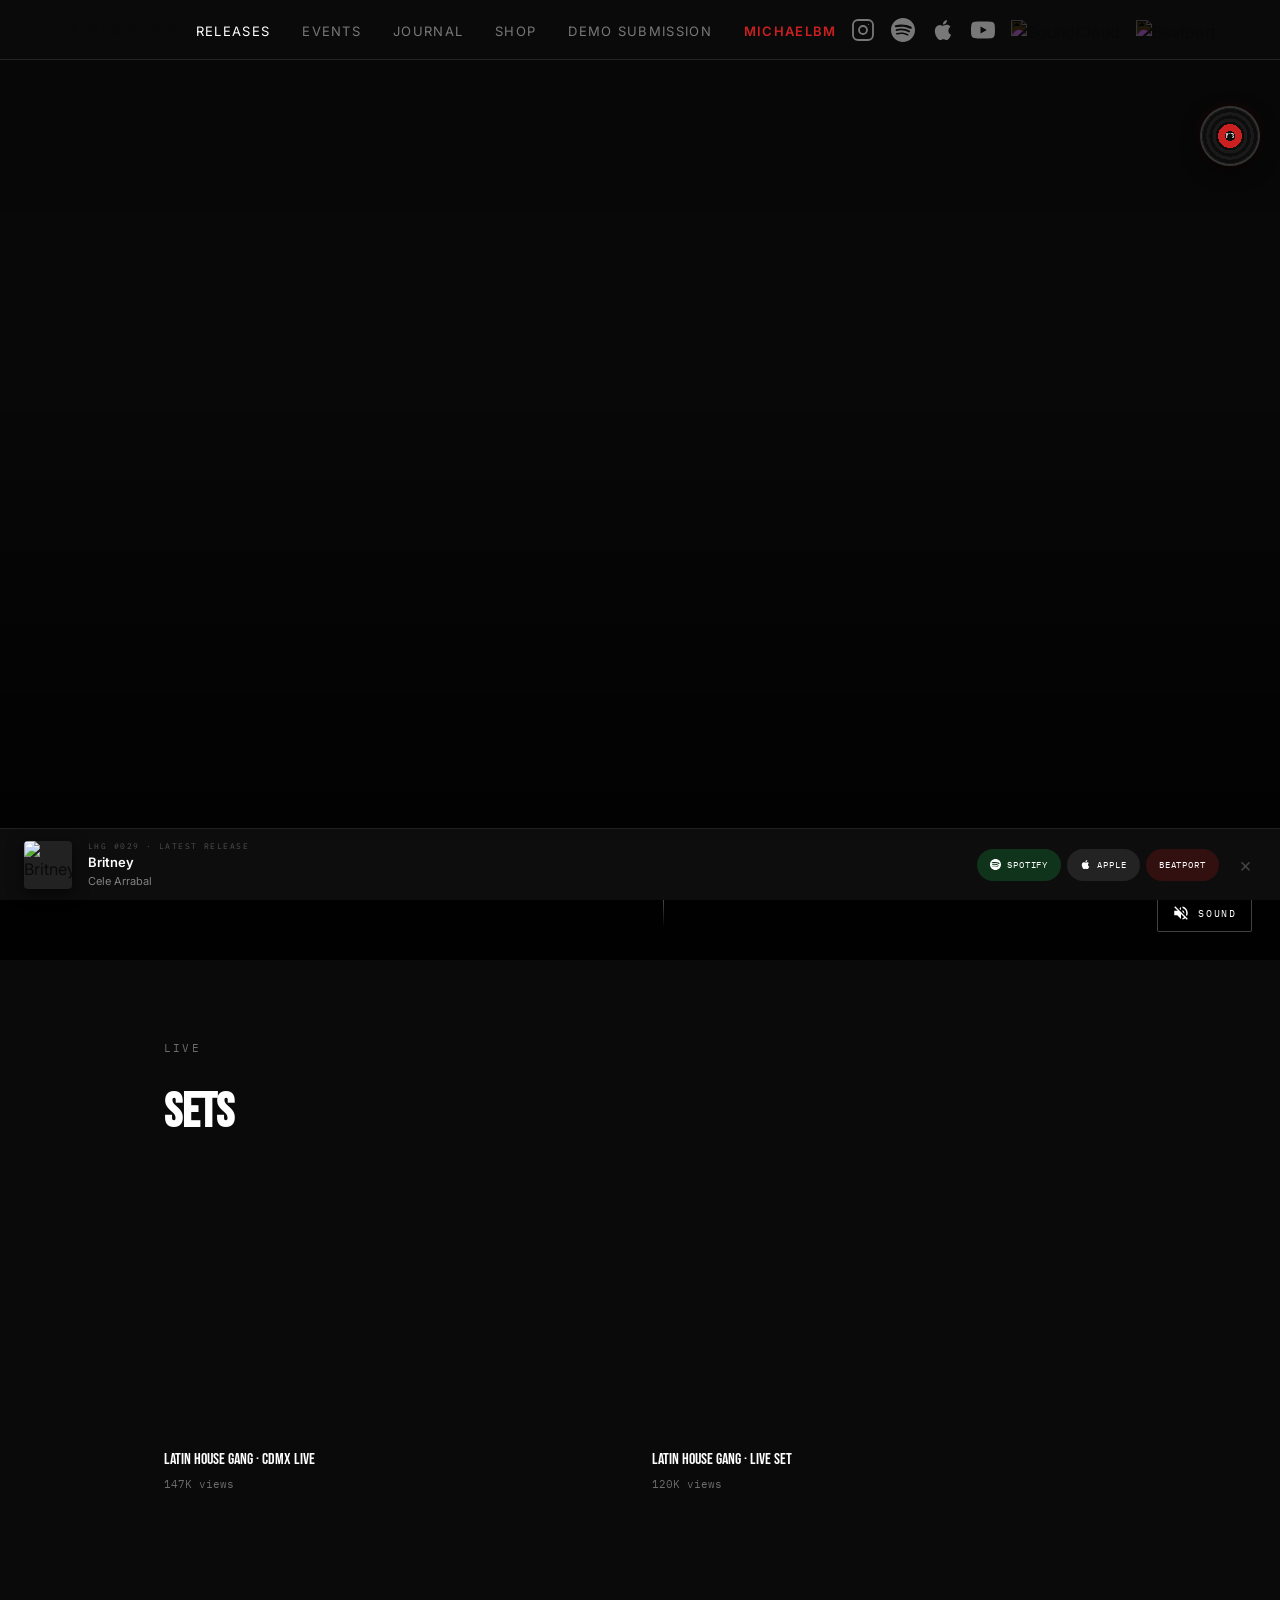
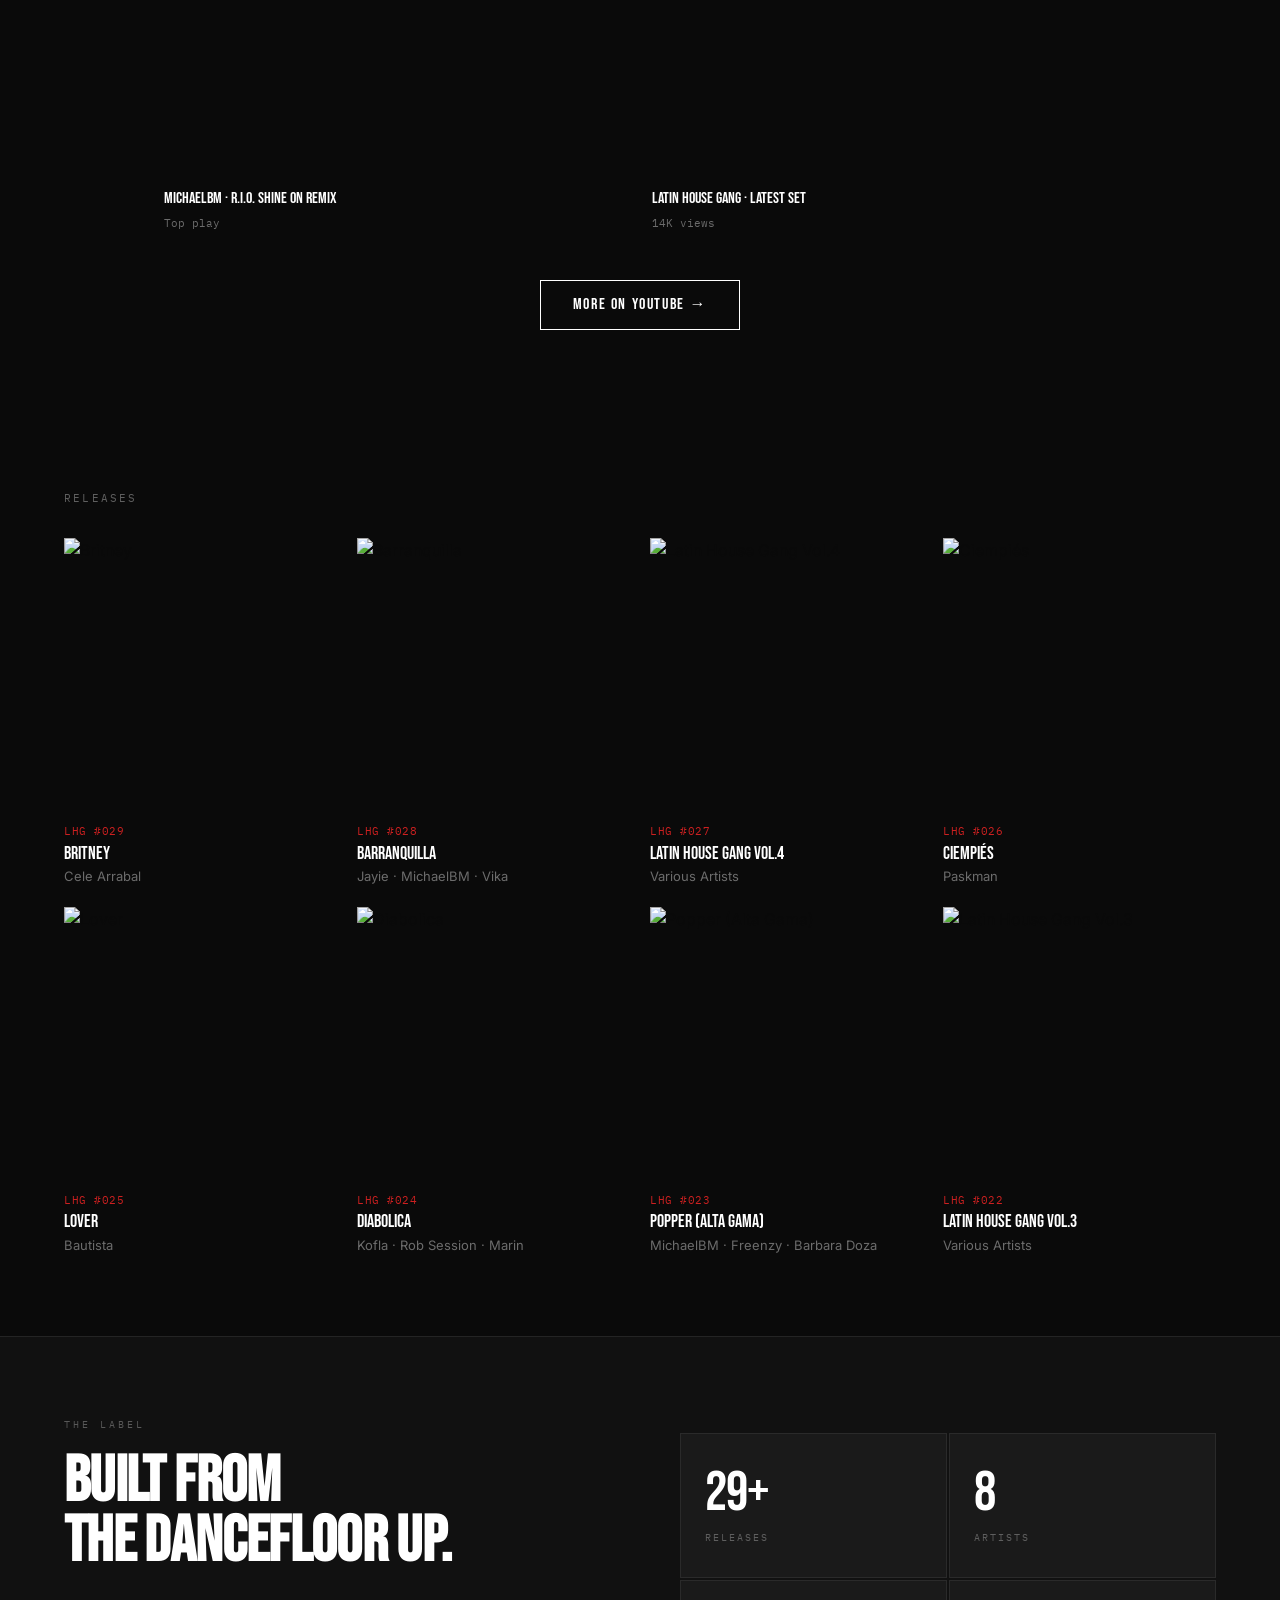
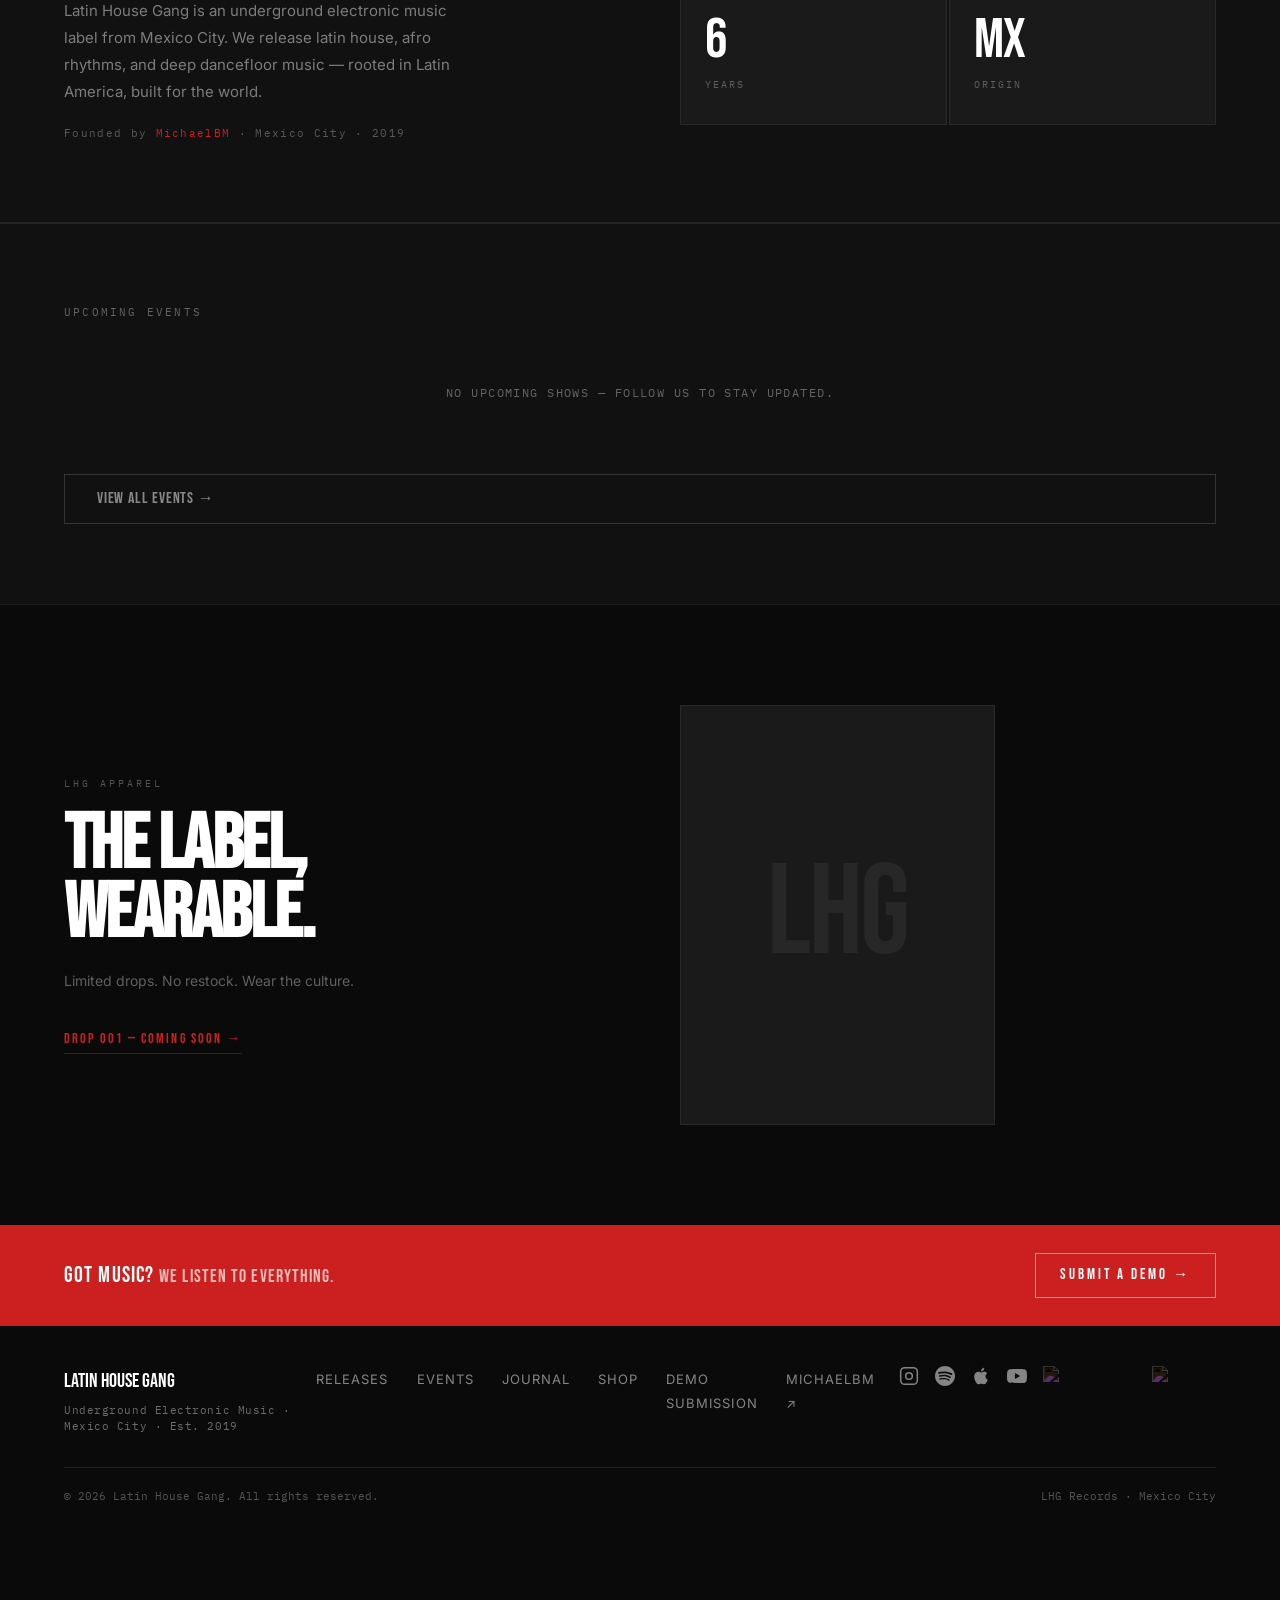
==== index.html @ 62076f41 "feat: app-style UI overhaul + bug fixes - Bottom mini-player (Spotify-style): latest release with Sp" ====
<!DOCTYPE html>
<html lang="en">
<head>
  <meta charset="UTF-8">
  <meta name="viewport" content="width=device-width, initial-scale=1.0">
  <title>Latin House Gang — Underground Electronic Music Label</title>
  <meta name="description" content="Underground electronic music label from Mexico City. Founded by MichaelBM. Est. 2019.">
  <meta property="og:type"         content="website">
  <meta property="og:title"        content="Latin House Gang — Underground Electronic Music">
  <meta property="og:description"  content="Underground electronic music label from Mexico City. Latin house, afro rhythms, deep dancefloor. Founded by MichaelBM. Est. 2019.">
  <meta property="og:image"        content="https://latin-house-gang-phi.vercel.app/LHG_Logo_Blanco_Banner.png">
  <meta property="og:url"          content="https://latin-house-gang-phi.vercel.app/">
  <meta name="twitter:card"        content="summary_large_image">
  <meta name="twitter:title"       content="Latin House Gang">
  <meta name="twitter:description" content="Underground electronic music label from Mexico City.">
  <meta name="twitter:image"       content="https://latin-house-gang-phi.vercel.app/LHG_Logo_Blanco_Banner.png">
  <link rel="stylesheet" href="styles.css">
</head>
<body class="dark-body">

  <!-- NAVBAR -->
  <nav class="navbar navbar--dark" id="navbar">
    <div class="navbar-inner">
      <a href="index.html" class="nav-logo">
        <img src="LHG_Logo_Blanco_Banner.png" alt="Latin House Gang" onerror="this.style.display='none';this.nextElementSibling.style.display='block'">
        <span class="nav-logo-text" style="display:none">LATIN HOUSE GANG</span>
      </a>
      <ul class="nav-links">
        <li><a href="index.html" class="active">RELEASES</a></li>
        <li><a href="eventos.html">EVENTS</a></li>
        <li><a href="blog.html">JOURNAL</a></li>
        <li><a href="merch.html">SHOP</a></li>
        <li><a href="submit.html">DEMO SUBMISSION</a></li>
        <li><a href="https://www.instagram.com/michaelbmmusic/" target="_blank" rel="noopener" class="nav-founder-link">MICHAELBM</a></li>
      </ul>
      <div class="nav-icons">
        <a href="https://www.instagram.com/latinhousegangmusic/" target="_blank" rel="noopener" aria-label="Instagram">
          <svg viewBox="0 0 24 24" fill="none" stroke="currentColor" stroke-width="1.8" stroke-linecap="round" stroke-linejoin="round">
            <rect x="2" y="2" width="20" height="20" rx="5"/>
            <circle cx="12" cy="12" r="4"/>
            <circle cx="17.5" cy="6.5" r="0.5" fill="currentColor" stroke="none"/>
          </svg>
        </a>
      </div>
      <button class="nav-hamburger nav-hamburger--light" aria-label="Menu" aria-expanded="false">
        <span></span><span></span><span></span>
      </button>
    </div>
  </nav>

  <!-- MOBILE MENU -->
  <div class="nav-mobile-menu nav-mobile-menu--dark">
    <a href="index.html">RELEASES</a>
    <a href="eventos.html">EVENTS</a>
    <a href="blog.html">JOURNAL</a>
    <a href="merch.html">SHOP</a>
    <a href="submit.html">DEMO SUBMISSION</a>
    <a href="https://www.instagram.com/michaelbmmusic/" target="_blank" rel="noopener" class="nav-founder-link--mobile">MICHAELBM ↗</a>
    <div class="nav-mobile-icons">
      <a href="https://www.instagram.com/latinhousegangmusic/" target="_blank" rel="noopener" aria-label="Instagram">
        <svg viewBox="0 0 24 24" fill="none" stroke="currentColor" stroke-width="1.8" stroke-linecap="round" stroke-linejoin="round" width="20" height="20">
          <rect x="2" y="2" width="20" height="20" rx="5"/>
          <circle cx="12" cy="12" r="4"/>
          <circle cx="17.5" cy="6.5" r="0.5" fill="currentColor" stroke="none"/>
        </svg>
      </a>
    </div>
  </div>

  <!-- HERO -->
  <section class="hero">
    <div class="hero-video-wrapper">
      <iframe
        id="heroVideoIframe"
        class="hero-video"
        src="https://www.youtube.com/embed/ngEGJ63LBlA?autoplay=1&mute=1&loop=1&controls=0&showinfo=0&rel=0&playlist=ngEGJ63LBlA&playsinline=1&disablekb=1&iv_load_policy=3&modestbranding=1&enablejsapi=1"
        frameborder="0"
        allow="autoplay; fullscreen"
        allowfullscreen
      ></iframe>
      <div class="hero-overlay"></div>
    </div>
    <div class="hero-content hero-content--animate">
      <img src="LHG_Logo_Blanco_Banner.png" alt="Latin House Gang" class="hero-logo" onerror="this.style.display='none'">
      <p class="hero-tagline">Underground Electronic Music · Mexico City · Est. 2019</p>
    </div>
    <button class="hero-sound-btn" id="heroSoundBtn" aria-label="Toggle sound">
      <svg class="hero-sound-icon hero-sound-icon--off" viewBox="0 0 24 24" fill="currentColor" width="18" height="18">
        <path d="M16.5 12A4.5 4.5 0 0 0 14 7.97v2.21l2.45 2.45c.03-.2.05-.41.05-.63zm2.5 0c0 .94-.2 1.82-.54 2.64l1.51 1.51A8.8 8.8 0 0 0 21 12c0-4.28-2.99-7.86-7-8.77v2.06c2.89.86 5 3.54 5 6.71zM4.27 3L3 4.27 7.73 9H3v6h4l5 5v-6.73l4.25 4.25c-.67.52-1.42.93-2.25 1.18v2.06a8.99 8.99 0 0 0 3.69-1.81L19.73 21 21 19.73l-9-9L4.27 3zM12 4L9.91 6.09 12 8.18V4z"/>
      </svg>
      <svg class="hero-sound-icon hero-sound-icon--on" viewBox="0 0 24 24" fill="currentColor" width="18" height="18" style="display:none">
        <path d="M3 9v6h4l5 5V4L7 9H3zm13.5 3A4.5 4.5 0 0 0 14 7.97v8.05c1.48-.73 2.5-2.25 2.5-4.02zM14 3.23v2.06c2.89.86 5 3.54 5 6.71s-2.11 5.85-5 6.71v2.06c4.01-.91 7-4.49 7-8.77s-2.99-7.86-7-8.77z"/>
      </svg>
      <span>SOUND</span>
    </button>
    <div class="hero-scroll-indicator" aria-hidden="true">
      <span class="hero-scroll-label">SCROLL</span>
      <div class="hero-scroll-line"></div>
    </div>
  </section>

  <!-- LIVE SETS -->
  <section class="sets-section">
    <div class="sets-section__header reveal">
      <p class="section-label">LIVE</p>
      <h2 class="section-title">SETS</h2>
    </div>
    <div class="sets-grid" id="setsGrid"></div>
    <div class="sets-footer">
      <a href="https://www.youtube.com/channel/UCR5vibL8REsZgGjX4G1fMBQ" target="_blank" rel="noopener" class="btn-outline">
        MORE ON YOUTUBE →
      </a>
    </div>
  </section>

  <!-- RELEASES -->
  <section class="releases-section releases-section--dark reveal">
    <div class="container">
      <p class="section-label section-label--light">RELEASES</p>
      <div class="releases-grid" id="releasesGridHome"></div>
    </div>
  </section>

  <!-- LABEL IDENTITY -->
  <section class="label-identity">
    <div class="label-identity__inner container">
      <div class="label-identity__text">
        <p class="label-identity__label">THE LABEL</p>
        <h2 class="label-identity__title">Built from<br>the dancefloor up.</h2>
        <p class="label-identity__body">
          Latin House Gang is an underground electronic music label from Mexico City.
          We release latin house, afro rhythms, and deep dancefloor music —
          rooted in Latin America, built for the world.
        </p>
        <p class="label-identity__founder">
          Founded by <a href="https://www.instagram.com/michaelbmmusic/" target="_blank" rel="noopener" class="label-founder-link">MichaelBM</a> · Mexico City · 2019
        </p>
      </div>
      <div class="label-identity__stats">
        <div class="label-stat">
          <span class="label-stat__number">29+</span>
          <span class="label-stat__label">Releases</span>
        </div>
        <div class="label-stat">
          <span class="label-stat__number">8</span>
          <span class="label-stat__label">Artists</span>
        </div>
        <div class="label-stat">
          <span class="label-stat__number">6</span>
          <span class="label-stat__label">Years</span>
        </div>
        <div class="label-stat">
          <span class="label-stat__number">MX</span>
          <span class="label-stat__label">Origin</span>
        </div>
      </div>
    </div>
  </section>

  <!-- EVENTS -->
  <section class="eventos-section eventos-section--dark reveal">
    <div class="container">
      <p class="section-label section-label--light">UPCOMING EVENTS</p>
      <div class="eventos-list" id="eventosListHome"></div>
      <a href="eventos.html" class="btn-ver-eventos btn-ver-eventos--light">VIEW ALL EVENTS →</a>
    </div>
  </section>

  <!-- MERCH TEASER -->
  <section class="merch-teaser">
    <div class="merch-teaser__inner container">
      <div class="merch-teaser__copy">
        <p class="merch-teaser__label">LHG APPAREL</p>
        <h2 class="merch-teaser__title">The label,<br>wearable.</h2>
        <p class="merch-teaser__sub">Limited drops. No restock. Wear the culture.</p>
        <a href="merch.html" class="merch-teaser__cta">DROP 001 — COMING SOON →</a>
      </div>
      <div class="merch-teaser__visual">
        <div class="merch-teaser__placeholder">
          <span class="merch-teaser__placeholder-text">LHG</span>
        </div>
      </div>
    </div>
  </section>

  <!-- DEMO STRIP -->
  <section class="demo-strip">
    <div class="demo-strip__inner container">
      <p class="demo-strip__text">Got music? <span>We listen to everything.</span></p>
      <a href="submit.html" class="demo-strip__cta">SUBMIT A DEMO →</a>
    </div>
  </section>

  <!-- FOOTER -->
  <footer class="footer">
    <div class="footer-inner">
      <div class="footer-top">
        <div class="footer-logo">
          <img src="LHG_Logo_Blanco_Banner.png" alt="Latin House Gang" onerror="this.style.display='none';this.nextElementSibling.style.display='block'">
          <span class="footer-logo-text" style="display:none">LATIN HOUSE GANG</span>
          <p class="footer-tagline">Underground Electronic Music · Mexico City · Est. 2019</p>
        </div>
        <ul class="footer-links">
          <li><a href="index.html">RELEASES</a></li>
          <li><a href="eventos.html">EVENTS</a></li>
          <li><a href="blog.html">JOURNAL</a></li>
          <li><a href="merch.html">SHOP</a></li>
          <li><a href="submit.html">DEMO SUBMISSION</a></li>
          <li><a href="https://www.instagram.com/michaelbmmusic/" target="_blank" rel="noopener">MICHAELBM ↗</a></li>
        </ul>
        <div class="footer-social">
          <a href="https://www.instagram.com/latinhousegangmusic/" target="_blank" rel="noopener" aria-label="Instagram">
            <svg viewBox="0 0 24 24" fill="none" stroke="currentColor" stroke-width="1.8" stroke-linecap="round" stroke-linejoin="round" width="20" height="20">
              <rect x="2" y="2" width="20" height="20" rx="5"/>
              <circle cx="12" cy="12" r="4"/>
              <circle cx="17.5" cy="6.5" r="0.5" fill="currentColor" stroke="none"/>
            </svg>
          </a>
        </div>
      </div>
      <div class="footer-bottom">
        <span class="footer-copy">© 2026 Latin House Gang. All rights reserved.</span>
        <span class="footer-copy">LHG Records · Mexico City</span>
      </div>
    </div>
  </footer>

  <!-- MODAL TICKETS -->
  <div class="modal-overlay" id="ticketModal" role="dialog" aria-modal="true">
    <div class="modal-box">
      <button class="modal-close" aria-label="Close">×</button>
      <div class="modal-content">
        <div class="modal-title"></div>
        <div class="modal-date"></div>
        <hr class="modal-divider">
        <div class="modal-tiers"></div>
        <div class="modal-total" id="modalTotal">TOTAL: $0 MXN</div>
        <button class="btn-proceder" id="btnProceder" disabled>PROCEED TO PAYMENT</button>
        <p class="modal-nota">Demo · Payment integration coming soon</p>
      </div>
      <div class="modal-confirm" style="display:none">
        <div class="modal-confirm-title">THANKS FOR YOUR INTEREST!</div>
        <div class="modal-confirm-text">
          This is a demo. Ticket sales coming soon.<br>
          We'll let you know when they're available.
        </div>
        <button class="btn-cerrar-modal">CLOSE</button>
      </div>
    </div>
  </div>

  <script src="script.js?v=10"></script>
</body>
</html>
---- styles.css ----
@import url('https://fonts.googleapis.com/css2?family=Bebas+Neue&family=Inter:wght@400;500;600&family=IBM+Plex+Mono:wght@400;500&display=swap');

:root {
  --bg: #FFFFFF;
  --bg-alt: #F5F2EE;
  --text: #0A0A0A;
  --muted: #5C5C5C;
  --accent: #CC2020;
  --border: #E0DDD8;
}

*, *::before, *::after { box-sizing: border-box; margin: 0; padding: 0; }

html { scroll-behavior: smooth; }

body {
  font-family: 'Inter', sans-serif;
  background: var(--bg);
  color: var(--text);
  line-height: 1.5;
}

button, input, select, textarea { border-radius: 0; font-family: inherit; }
a { text-decoration: none; color: inherit; }
img { display: block; max-width: 100%; }

/* ─── NAVBAR ─── */
.navbar {
  position: sticky;
  top: 0;
  z-index: 100;
  background: #fff;
  border-bottom: 1px solid var(--border);
  height: 60px;
  display: flex;
  align-items: center;
  transition: box-shadow 0.2s ease;
}
.navbar.scrolled { box-shadow: 0 1px 8px rgba(0,0,0,0.08); }

.navbar-inner {
  max-width: 1200px;
  margin: 0 auto;
  padding: 0 24px;
  width: 100%;
  display: flex;
  align-items: center;
  justify-content: space-between;
}

.nav-logo img { height: 32px; width: auto; display: block; }
.nav-logo-text {
  font-family: 'Bebas Neue', sans-serif;
  font-size: 20px;
  color: var(--text);
  letter-spacing: 0.02em;
}

.nav-links {
  display: flex;
  gap: 32px;
  list-style: none;
}
.nav-links a {
  font-family: 'Inter', sans-serif;
  font-size: 13px;
  text-transform: uppercase;
  color: var(--muted);
  letter-spacing: 0.1em;
  transition: color 0.2s ease;
}
.nav-links a:hover, .nav-links a.active { color: var(--text); }

.nav-icons {
  display: flex;
  align-items: center;
  gap: 16px;
}
.nav-icons a { color: var(--muted); transition: color 0.2s ease; display: flex; }
.nav-icons a:hover { color: var(--accent); }
.nav-icons svg { width: 24px; height: 24px; }

.nav-hamburger {
  display: none;
  background: none;
  border: none;
  cursor: pointer;
  flex-direction: column;
  gap: 5px;
  padding: 4px;
}
.nav-hamburger span {
  display: block;
  width: 22px;
  height: 2px;
  background: var(--text);
  transition: all 0.2s ease;
}

.nav-mobile-menu {
  display: none;
  position: fixed;
  top: 60px;
  left: 0;
  right: 0;
  background: #fff;
  border-bottom: 1px solid var(--border);
  padding: 24px;
  z-index: 99;
  flex-direction: column;
  gap: 24px;
}
.nav-mobile-menu.open { display: flex; }
.nav-mobile-menu a {
  font-family: 'Inter', sans-serif;
  font-size: 15px;
  text-transform: uppercase;
  color: var(--muted);
  letter-spacing: 0.1em;
}
.nav-mobile-icons {
  display: flex;
  gap: 20px;
}
.nav-mobile-icons a { color: var(--muted); transition: color 0.2s ease; display: flex; }
.nav-mobile-icons a:hover { color: var(--accent); }
.nav-mobile-icons svg { width: 20px; height: 20px; }

/* ── Logo images in nav (dark logo on white bg) ── */
.nav-icons .social-logo, .nav-mobile-icons .social-logo {
  opacity: 0.5;
  transition: opacity 0.2s ease;
}
.nav-icons a:hover .social-logo, .nav-mobile-icons a:hover .social-logo {
  opacity: 1;
}
/* ── Logo images in footer (invert to white on dark bg) ── */
.footer-social .social-logo {
  filter: invert(1);
  opacity: 0.5;
  transition: opacity 0.2s ease;
}
.footer-social a:hover .social-logo {
  opacity: 1;
}

/* ─── HERO HOME ─── */
.hero {
  position: relative;
  height: 100vh;
  min-height: 500px;
  overflow: hidden;
}

.hero-video-wrapper {
  position: absolute;
  inset: 0;
  z-index: 0;
}

.hero-video {
  position: absolute;
  top: 50%;
  left: 50%;
  transform: translate(-50%, -50%);
  width: 177.78vh;
  height: 100vh;
  min-width: 100%;
  min-height: 56.25vw;
  pointer-events: none;
  border: none;
}

.hero-overlay {
  position: absolute;
  inset: 0;
  background: rgba(0, 0, 0, 0.55); /* overridden below by the improved version */
}

.hero-content {
  position: absolute;
  z-index: 2;
  bottom: 80px;
  left: 0;
  right: 0;
  padding: 0 52px;
  display: flex;
  flex-direction: column;
  align-items: flex-start;
  text-align: left;
}

.hero-logo {
  height: 80px;
  width: auto;
  max-width: 560px;
  margin-bottom: 16px;
}

.hero-tagline {
  font-family: 'IBM Plex Mono', monospace;
  font-size: 13px;
  color: rgba(255,255,255,0.55);
  letter-spacing: 0.15em;
}

/* ─── SECTION LABEL ─── */
.section-label {
  font-family: 'IBM Plex Mono', monospace;
  font-size: 11px;
  color: var(--muted);
  letter-spacing: 0.2em;
  text-transform: uppercase;
  margin-bottom: 32px;
}

/* ─── RELEASES SECTION ─── */
.releases-section {
  padding: 48px 0;
}
.container {
  max-width: 1200px;
  margin: 0 auto;
  padding: 0 24px;
}

.releases-grid {
  display: grid;
  grid-template-columns: repeat(4, 1fr);
  gap: 20px;
}

.release-card {
  cursor: pointer;
  display: block;
}
.release-card:hover .release-cover-overlay { opacity: 1; }

.release-cover-wrap {
  position: relative;
  aspect-ratio: 1 / 1;
  overflow: hidden;
}
/* Real cover image */
.release-cover-img {
  width: 100%;
  height: 100%;
  object-fit: cover;
  display: block;
}
/* Placeholder when no cover */
.release-cover-placeholder {
  width: 100%;
  height: 100%;
  position: relative;
  display: flex;
  align-items: center;
  justify-content: center;
}
.cover-letter {
  font-family: 'Bebas Neue', sans-serif;
  font-size: 120px;
  color: rgba(255,255,255,0.15);
  position: absolute;
  bottom: -10px;
  right: 10px;
  line-height: 1;
  pointer-events: none;
  user-select: none;
}
.release-cover-overlay {
  position: absolute;
  inset: 0;
  background: rgba(0,0,0,0.72);
  display: flex;
  flex-direction: column;
  align-items: center;
  justify-content: center;
  gap: 8px;
  opacity: 0;
  transition: opacity 0.25s ease;
}
.overlay-btn {
  font-family: 'Bebas Neue', sans-serif;
  font-size: 13px;
  border: none;
  padding: 9px 18px;
  cursor: pointer;
  letter-spacing: 0.08em;
  display: flex;
  align-items: center;
  gap: 6px;
  transition: opacity 0.15s ease;
  text-decoration: none;
  line-height: 1;
}
.overlay-btn:hover { opacity: 0.85; }
.overlay-btn-apple {
  background: #fff;
  color: #0A0A0A;
}
.overlay-btn-spotify {
  background: #1DB954;
  color: #fff;
}
.overlay-btn-beatport {
  background: #01FF95;
  color: #000;
  font-family: 'IBM Plex Mono', monospace;
  font-size: 10px;
  font-weight: 600;
  letter-spacing: 0.05em;
}
.overlay-btn-beatport:hover { opacity: 1; background: #00e085; }
.release-info { padding: 12px 0 0; }
.release-catalog {
  font-family: 'IBM Plex Mono', monospace;
  font-size: 11px;
  color: var(--accent);
  margin-bottom: 4px;
  letter-spacing: 0.05em;
}
.release-title {
  font-family: 'Bebas Neue', sans-serif;
  font-size: 18px;
  color: var(--text);
  line-height: 1.1;
  margin-bottom: 4px;
}
.release-artist {
  font-size: 13px;
  color: var(--muted);
}

/* ─── SETS SECTION ─── */
.sets-section { padding: 80px 0; background: #0A0A0A; }
.sets-section .section-header,
.sets-section__header {
  max-width: 1000px;
  margin: 0 auto;
  padding: 0 24px;
  margin-bottom: 40px;
}
.sets-section .section-label,
.sets-section__header .section-label { color: rgba(255,255,255,0.4); }
.section-title {
  font-family: 'Bebas Neue', sans-serif;
  font-size: 48px;
  color: #fff;
  line-height: 1;
  margin: 0;
}

.sets-grid {
  display: grid;
  grid-template-columns: repeat(2, 1fr);
  gap: 24px;
  max-width: 1000px;
  margin: 0 auto;
  padding: 0 24px;
}

@media (max-width: 768px) {
  .sets-grid { grid-template-columns: 1fr; }
}

.set-embed {
  position: relative;
  padding-bottom: 56.25%;
  height: 0;
  overflow: hidden;
}
.set-embed iframe {
  position: absolute;
  top: 0; left: 0;
  width: 100%; height: 100%;
  border: none;
}

.set-title {
  font-family: 'Bebas Neue', sans-serif;
  font-size: 16px;
  color: #fff;
  margin: 10px 0 4px;
}
.set-views {
  font-family: 'IBM Plex Mono', monospace;
  font-size: 11px;
  color: rgba(255,255,255,0.4);
}

.sets-footer {
  text-align: center;
  margin-top: 48px;
}
.btn-outline {
  display: inline-block;
  border: 1.5px solid #fff;
  color: #fff;
  font-family: 'Bebas Neue', sans-serif;
  font-size: 16px;
  padding: 12px 32px;
  text-decoration: none;
  letter-spacing: 0.1em;
  transition: all 0.2s;
}
.btn-outline:hover { background: #fff; color: #0A0A0A; }

/* ─── SECTION DIVIDER ─── */
.section-divider {
  border: none;
  border-top: 1px solid var(--border);
}

/* ─── TRACKSTACK (submit page) ─── */
.trackstack-option {
  text-align: center;
  padding: 32px 0;
  border-bottom: 1px solid var(--border);
  margin-bottom: 40px;
}
.trackstack-label {
  font-family: 'IBM Plex Mono', monospace;
  font-size: 12px;
  color: var(--muted);
  margin-bottom: 12px;
}
.btn-trackstack {
  display: inline-block;
  background: var(--text);
  color: #fff;
  font-family: 'Bebas Neue', sans-serif;
  font-size: 18px;
  padding: 14px 40px;
  text-decoration: none;
  letter-spacing: 0.1em;
  transition: background 0.2s;
}
.btn-trackstack:hover { background: var(--accent); }
.trackstack-sub {
  font-family: 'IBM Plex Mono', monospace;
  font-size: 11px;
  color: var(--muted);
  margin-top: 12px;
}
.demo-note {
  font-family: 'IBM Plex Mono', monospace;
  font-size: 11px;
  color: var(--muted);
  border: 1px solid var(--border);
  padding: 10px 14px;
  margin-top: -12px;
  margin-bottom: 20px;
  line-height: 1.6;
}

/* ─── HERO IMPROVEMENTS ─── */
.hero-overlay {
  position: absolute;
  inset: 0;
  background: linear-gradient(
    to bottom,
    rgba(0,0,0,0.25) 0%,
    rgba(0,0,0,0.15) 35%,
    rgba(0,0,0,0.6) 70%,
    rgba(0,0,0,0.88) 100%
  );
}

/* Hero content anchored bottom-left — never clashes with video center */
.hero-content {
  position: absolute !important;
  z-index: 2;
  bottom: 80px;
  left: 0;
  right: 0;
  padding: 0 52px;
  display: flex !important;
  flex-direction: column;
  align-items: flex-start;
  justify-content: flex-end;
  height: auto !important;
  text-align: left;
}

.hero-content--animate {
  animation: heroFadeIn 1.6s 0.3s cubic-bezier(0.16, 1, 0.3, 1) both;
}
@keyframes heroFadeIn {
  from { opacity: 0; transform: translateY(16px); }
  to   { opacity: 1; transform: translateY(0); }
}

.hero-logo {
  height: 64px;
  width: auto;
  max-width: 440px;
  margin-bottom: 14px;
  filter: drop-shadow(0 2px 20px rgba(0,0,0,0.5));
}

.hero-tagline {
  font-family: 'IBM Plex Mono', monospace;
  font-size: 11px;
  color: rgba(255,255,255,0.45);
  letter-spacing: 0.2em;
  text-transform: uppercase;
}

.hero-scroll-indicator {
  position: absolute;
  bottom: 32px;
  left: 50%;
  transform: translateX(-50%);
  z-index: 3;
  display: flex;
  flex-direction: column;
  align-items: center;
  gap: 8px;
  opacity: 0;
  animation: heroFadeIn 1s 1.8s ease both;
}
.hero-scroll-label {
  font-family: 'IBM Plex Mono', monospace;
  font-size: 9px;
  color: rgba(255,255,255,0.35);
  letter-spacing: 0.3em;
}
.hero-scroll-line {
  width: 1px;
  height: 40px;
  background: linear-gradient(to bottom, rgba(255,255,255,0.4), transparent);
  animation: scrollPulse 2s ease-in-out infinite;
}
@keyframes scrollPulse {
  0%, 100% { opacity: 0.4; transform: scaleY(1); }
  50%       { opacity: 1;   transform: scaleY(1.15); }
}

/* ─── NAVBAR DARK VARIANT ─── */
.navbar--dark {
  background: #0A0A0A;
  border-bottom-color: rgba(255,255,255,0.1);
}
.navbar--dark .nav-links a { color: rgba(255,255,255,0.45); }
.navbar--dark .nav-links a:hover,
.navbar--dark .nav-links a.active { color: #fff; }
.navbar--dark .nav-icons a { color: rgba(255,255,255,0.45); }
.navbar--dark .nav-icons a:hover { color: var(--accent); }
.navbar--dark .nav-icons .social-logo { filter: invert(1); opacity: 0.45; }
.navbar--dark .nav-icons a:hover .social-logo { opacity: 1; }
.nav-hamburger--light span { background: #fff; }

.nav-mobile-menu--dark {
  background: #0A0A0A;
  border-bottom-color: rgba(255,255,255,0.1);
}
.nav-mobile-menu--dark a { color: rgba(255,255,255,0.6); }
.nav-mobile-menu--dark a:hover { color: #fff; }
.nav-mobile-menu--dark .nav-mobile-icons a { color: rgba(255,255,255,0.5); }

/* ─── SCROLL REVEAL ─── */
.reveal {
  opacity: 0;
  transform: translateY(24px);
  transition: opacity 0.7s cubic-bezier(0.16, 1, 0.3, 1),
              transform 0.7s cubic-bezier(0.16, 1, 0.3, 1);
}
.reveal.revealed {
  opacity: 1;
  transform: translateY(0);
}

/* ─── RELEASE CARD HOVER ─── */
.release-card {
  transition: transform 0.25s ease;
}
.release-card:hover {
  transform: translateY(-3px);
}

/* ─── SETS SECTION HEADER ─── */
.sets-section__header {
  max-width: 1000px;
  margin: 0 auto;
  padding: 0 24px;
  margin-bottom: 40px;
}
.sets-section__header .section-label { color: rgba(255,255,255,0.4); }

/* ─── APPAREL HERO ─── */
.apparel-hero {
  background: #0A0A0A;
  min-height: 100vh;
  display: flex;
  flex-direction: column;
  justify-content: center;
  position: relative;
  overflow: hidden;
  padding: 100px 24px 0;
}

.apparel-hero__bg-text {
  position: absolute;
  bottom: -0.1em;
  left: -0.02em;
  font-family: 'Bebas Neue', sans-serif;
  font-size: clamp(140px, 22vw, 320px);
  color: rgba(255,255,255,0.04);
  line-height: 1;
  pointer-events: none;
  user-select: none;
  white-space: nowrap;
  letter-spacing: -0.02em;
}

.apparel-hero__content {
  max-width: 1200px;
  margin: 0 auto;
  width: 100%;
  padding-bottom: 80px;
  position: relative;
  z-index: 1;
}

.apparel-hero__label {
  font-family: 'IBM Plex Mono', monospace;
  font-size: 11px;
  color: rgba(255,255,255,0.35);
  letter-spacing: 0.25em;
  margin-bottom: 24px;
}

.apparel-hero__title {
  font-family: 'Bebas Neue', sans-serif;
  font-size: clamp(80px, 12vw, 180px);
  color: #fff;
  line-height: 0.9;
  letter-spacing: -0.01em;
  margin: 0 0 32px;
}

.apparel-hero__sub {
  font-family: 'Inter', sans-serif;
  font-size: 15px;
  color: rgba(255,255,255,0.45);
  line-height: 1.7;
  max-width: 380px;
  margin-bottom: 40px;
}

.apparel-hero__cta {
  display: inline-block;
  font-family: 'Bebas Neue', sans-serif;
  font-size: 16px;
  letter-spacing: 0.15em;
  color: #fff;
  border: 1px solid rgba(255,255,255,0.25);
  padding: 14px 32px;
  transition: background 0.2s ease, border-color 0.2s ease;
  text-decoration: none;
}
.apparel-hero__cta:hover {
  background: rgba(255,255,255,0.08);
  border-color: rgba(255,255,255,0.5);
}

.apparel-hero__ticker {
  border-top: 1px solid rgba(255,255,255,0.1);
  padding: 12px 0;
  overflow: hidden;
  white-space: nowrap;
  position: relative;
  z-index: 1;
}
.apparel-ticker__inner {
  display: inline-block;
  animation: tickerScroll 24s linear infinite;
}
.apparel-ticker__inner span {
  font-family: 'Bebas Neue', sans-serif;
  font-size: 13px;
  color: rgba(255,255,255,0.25);
  letter-spacing: 0.15em;
  padding-right: 0;
}
@keyframes tickerScroll {
  from { transform: translateX(0); }
  to   { transform: translateX(-50%); }
}

/* ─── DROPS SECTION ─── */
.drops-section {
  padding: 80px 0 100px;
  background: var(--bg);
}

.drops-section__header {
  margin-bottom: 48px;
}

.drops-section__meta {
  display: flex;
  align-items: center;
  gap: 16px;
  margin-bottom: 16px;
}

.drops-badge {
  font-family: 'Bebas Neue', sans-serif;
  font-size: 13px;
  letter-spacing: 0.15em;
  background: var(--text);
  color: #fff;
  padding: 4px 12px;
}

.drops-status {
  font-family: 'IBM Plex Mono', monospace;
  font-size: 11px;
  color: var(--muted);
  letter-spacing: 0.15em;
}

.drops-section__title {
  font-family: 'Bebas Neue', sans-serif;
  font-size: clamp(48px, 6vw, 80px);
  color: var(--text);
  line-height: 1;
  margin: 0 0 12px;
  letter-spacing: -0.01em;
}

.drops-section__desc {
  font-size: 14px;
  color: var(--muted);
  max-width: 480px;
  line-height: 1.6;
}

.drops-grid {
  display: grid;
  grid-template-columns: repeat(4, 1fr);
  gap: 2px;
}

.drop-card {
  cursor: pointer;
}

.drop-card__image {
  position: relative;
  aspect-ratio: 3 / 4;
  overflow: hidden;
  background: var(--bg-alt);
}

.drop-card__placeholder {
  width: 100%;
  height: 100%;
  background: #E8E4DE;
  display: flex;
  align-items: center;
  justify-content: center;
  transition: transform 0.5s cubic-bezier(0.16, 1, 0.3, 1);
  background-image: repeating-linear-gradient(
    0deg, transparent, transparent 39px, rgba(0,0,0,0.04) 39px, rgba(0,0,0,0.04) 40px
  ), repeating-linear-gradient(
    90deg, transparent, transparent 39px, rgba(0,0,0,0.04) 39px, rgba(0,0,0,0.04) 40px
  );
}
.drop-card__placeholder--dark {
  background: #141414;
  background-image: repeating-linear-gradient(
    0deg, transparent, transparent 39px, rgba(255,255,255,0.04) 39px, rgba(255,255,255,0.04) 40px
  ), repeating-linear-gradient(
    90deg, transparent, transparent 39px, rgba(255,255,255,0.04) 39px, rgba(255,255,255,0.04) 40px
  );
}
.drop-card:hover .drop-card__placeholder {
  transform: scale(1.04);
}
.drop-card__ph-inner {
  display: flex;
  flex-direction: column;
  align-items: center;
  gap: 6px;
  user-select: none;
}
.drop-card__ph-mark {
  font-family: 'Bebas Neue', sans-serif;
  font-size: 64px;
  line-height: 1;
  color: rgba(0,0,0,0.12);
  letter-spacing: 0.05em;
}
.drop-card__placeholder--dark .drop-card__ph-mark {
  color: rgba(255,255,255,0.1);
}
.drop-card__ph-item {
  font-family: 'IBM Plex Mono', monospace;
  font-size: 9px;
  letter-spacing: 0.25em;
  color: rgba(0,0,0,0.2);
  text-transform: uppercase;
}
.drop-card__placeholder--dark .drop-card__ph-item {
  color: rgba(255,255,255,0.18);
}

.drop-card__overlay {
  position: absolute;
  inset: 0;
  background: rgba(10,10,10,0.75);
  display: flex;
  align-items: center;
  justify-content: center;
  opacity: 0;
  transition: opacity 0.25s ease;
}
.drop-card:hover .drop-card__overlay { opacity: 1; }

.drop-card__overlay-text {
  font-family: 'Bebas Neue', sans-serif;
  font-size: 16px;
  color: #fff;
  letter-spacing: 0.2em;
}

.drop-card__badge {
  position: absolute;
  top: 12px;
  left: 12px;
  font-family: 'IBM Plex Mono', monospace;
  font-size: 9px;
  font-weight: 500;
  letter-spacing: 0.12em;
  background: rgba(10,10,10,0.7);
  color: rgba(255,255,255,0.7);
  padding: 4px 8px;
  backdrop-filter: blur(4px);
}

.drop-card__info {
  padding: 14px 0 0;
}
.drop-card__ref {
  font-family: 'IBM Plex Mono', monospace;
  font-size: 10px;
  color: var(--accent);
  letter-spacing: 0.08em;
  margin-bottom: 4px;
}
.drop-card__name {
  font-family: 'Bebas Neue', sans-serif;
  font-size: 20px;
  color: var(--text);
  margin-bottom: 4px;
  letter-spacing: 0.02em;
}
.drop-card__price {
  font-family: 'IBM Plex Mono', monospace;
  font-size: 12px;
  color: var(--muted);
}

/* ─── NOTIFY SECTION ─── */
.notify-section {
  background: #0A0A0A;
  padding: 100px 0;
}
.notify-section__inner {
  display: grid;
  grid-template-columns: 1fr 1fr;
  gap: 80px;
  align-items: center;
}
.notify-section__label {
  font-family: 'IBM Plex Mono', monospace;
  font-size: 11px;
  color: rgba(255,255,255,0.3);
  letter-spacing: 0.25em;
  margin-bottom: 16px;
}
.notify-section__title {
  font-family: 'Bebas Neue', sans-serif;
  font-size: clamp(48px, 5vw, 72px);
  color: #fff;
  line-height: 0.95;
  letter-spacing: -0.01em;
  margin: 0 0 16px;
}
.notify-section__sub {
  font-size: 14px;
  color: rgba(255,255,255,0.4);
  line-height: 1.6;
  max-width: 320px;
}
.notify-form-v2 {
  display: flex;
  gap: 0;
  margin-bottom: 12px;
}
.notify-input-v2 {
  flex: 1;
  padding: 16px 18px;
  background: rgba(255,255,255,0.06);
  border: 1px solid rgba(255,255,255,0.15);
  border-right: none;
  color: #fff;
  font-family: 'IBM Plex Mono', monospace;
  font-size: 13px;
  outline: none;
  transition: border-color 0.2s;
}
.notify-input-v2::placeholder { color: rgba(255,255,255,0.25); }
.notify-input-v2:focus { border-color: rgba(255,255,255,0.4); }
.notify-btn-v2 {
  background: var(--accent);
  color: #fff;
  border: none;
  padding: 16px 28px;
  font-family: 'Bebas Neue', sans-serif;
  font-size: 16px;
  cursor: pointer;
  letter-spacing: 0.1em;
  transition: background 0.2s;
  white-space: nowrap;
}
.notify-btn-v2:hover { background: #a01818; }
.notify-terms {
  font-family: 'IBM Plex Mono', monospace;
  font-size: 10px;
  color: rgba(255,255,255,0.2);
  letter-spacing: 0.1em;
}
.notify-success {
  display: none;
  font-family: 'IBM Plex Mono', monospace;
  font-size: 12px;
  color: #01FF95;
  margin-top: 12px;
  letter-spacing: 0.05em;
}

/* ─── APPAREL ABOUT ─── */
.apparel-about {
  padding: 100px 0;
  background: var(--bg-alt);
}
.apparel-about__inner {
  display: grid;
  grid-template-columns: 1fr 1fr;
  gap: 80px;
  align-items: start;
}
.apparel-about__title {
  font-family: 'Bebas Neue', sans-serif;
  font-size: clamp(48px, 5vw, 72px);
  color: var(--text);
  line-height: 0.95;
  letter-spacing: -0.01em;
  margin: 12px 0 0;
}
.apparel-about__body {
  display: flex;
  flex-direction: column;
  gap: 20px;
  padding-top: 8px;
}
.apparel-about__body p {
  font-size: 15px;
  color: var(--muted);
  line-height: 1.75;
}

/* ─── LEGACY MERCH STYLES (keep for fallback) ─── */
.notify-form { display: flex; gap: 0; max-width: 400px; margin: 0 auto; }
.notify-input {
  flex: 1;
  padding: 14px 16px;
  border: 1.5px solid #fff;
  background: transparent;
  color: #fff;
  font-family: 'IBM Plex Mono', monospace;
  font-size: 13px;
  outline: none;
}
.notify-btn {
  background: var(--accent);
  color: #fff;
  border: none;
  padding: 14px 24px;
  font-family: 'Bebas Neue', sans-serif;
  font-size: 16px;
  cursor: pointer;
  letter-spacing: 0.1em;
}
.notify-btn:hover { background: #aa1a1a; }
.merch-grid {
  display: grid;
  grid-template-columns: repeat(4, 1fr);
  gap: 20px;
}
@media (max-width: 768px) {
  .merch-grid { grid-template-columns: repeat(2, 1fr); }
}
.merch-name {
  font-family: 'Bebas Neue', sans-serif;
  font-size: 16px;
  color: var(--text);
  margin: 10px 0 4px;
}
.merch-price {
  font-family: 'IBM Plex Mono', monospace;
  font-size: 11px;
  color: var(--muted);
}

/* ─── FOOTER ─── */
.footer {
  background: #0A0A0A;
  color: #fff;
  padding: 40px 0 24px;
}
.footer-inner {
  max-width: 1200px;
  margin: 0 auto;
  padding: 0 24px;
}
.footer-top {
  display: flex;
  justify-content: space-between;
  align-items: flex-start;
  margin-bottom: 32px;
  gap: 24px;
}
.footer-logo img { height: 28px; width: auto; }
.footer-logo-text {
  font-family: 'Bebas Neue', sans-serif;
  font-size: 20px;
  color: #fff;
}
.footer-tagline {
  font-family: 'IBM Plex Mono', monospace;
  font-size: 11px;
  color: rgba(255,255,255,0.4);
  margin-top: 6px;
  letter-spacing: 0.05em;
}
.footer-links {
  display: flex;
  gap: 28px;
  list-style: none;
}
.footer-links a {
  font-size: 13px;
  text-transform: uppercase;
  color: rgba(255,255,255,0.5);
  letter-spacing: 0.08em;
  transition: color 0.2s ease;
}
.footer-links a:hover { color: #fff; }
.footer-social { display: flex; gap: 16px; }
.footer-social a { color: rgba(255,255,255,0.5); transition: color 0.2s ease; display: flex; }
.footer-social a:hover { color: var(--accent); }
.footer-social svg { width: 20px; height: 20px; }
.footer-bottom {
  border-top: 1px solid rgba(255,255,255,0.1);
  padding-top: 20px;
  display: flex;
  justify-content: space-between;
  align-items: center;
}
.footer-copy {
  font-family: 'IBM Plex Mono', monospace;
  font-size: 11px;
  color: rgba(255,255,255,0.3);
}

/* ─── PAGE HERO (blog, submit, eventos) ─── */
.page-hero {
  padding: 56px 0 32px;
  border-bottom: 2px solid var(--text);
  margin-bottom: 48px;
}
.page-hero-title {
  font-family: 'Bebas Neue', sans-serif;
  font-size: 80px;
  color: var(--text);
  line-height: 1;
}
.page-hero-sub {
  font-family: 'IBM Plex Mono', monospace;
  font-size: 13px;
  color: var(--muted);
  margin-top: 8px;
  letter-spacing: 0.1em;
  text-transform: uppercase;
}

/* ─── BLOG ─── */
.blog-grid {
  display: grid;
  grid-template-columns: repeat(3, 1fr);
  gap: 32px;
  padding-bottom: 64px;
}
.blog-card { display: flex; flex-direction: column; gap: 12px; }
.blog-cover {
  aspect-ratio: 16 / 9;
  position: relative;
  overflow: hidden;
  display: flex;
  align-items: flex-end;
  justify-content: flex-start;
  padding: 16px;
}
.blog-cover-letter {
  font-family: 'Bebas Neue', sans-serif;
  font-size: 80px;
  color: rgba(255,255,255,0.15);
  line-height: 1;
  user-select: none;
}
.blog-meta { display: flex; align-items: center; gap: 12px; }
.blog-tag {
  font-family: 'IBM Plex Mono', monospace;
  font-size: 10px;
  text-transform: uppercase;
  color: var(--accent);
  letter-spacing: 0.1em;
}
.blog-date {
  font-family: 'IBM Plex Mono', monospace;
  font-size: 11px;
  color: var(--muted);
}
.blog-title {
  font-family: 'Bebas Neue', sans-serif;
  font-size: 22px;
  color: var(--text);
  line-height: 1.15;
}
.blog-excerpt {
  font-size: 14px;
  color: var(--muted);
  display: -webkit-box;
  -webkit-line-clamp: 2;
  -webkit-box-orient: vertical;
  overflow: hidden;
}
.blog-read-more {
  font-size: 13px;
  font-weight: 600;
  color: var(--accent);
  transition: text-decoration 0.15s;
  cursor: pointer;
}
.blog-read-more:hover { text-decoration: underline; }

/* ─── SUBMIT FORM ─── */
.submit-layout {
  display: grid;
  grid-template-columns: 1fr 1fr;
  gap: 64px;
  padding-bottom: 64px;
}
.submit-form-wrap { max-width: 600px; }
.form-group { margin-bottom: 24px; }
.form-label {
  display: block;
  font-family: 'IBM Plex Mono', monospace;
  font-size: 11px;
  text-transform: uppercase;
  color: var(--muted);
  letter-spacing: 0.08em;
  margin-bottom: 8px;
}
.form-input, .form-select, .form-textarea {
  width: 100%;
  background: #fff;
  border: 1.5px solid var(--border);
  color: var(--text);
  padding: 12px 16px;
  font-size: 14px;
  font-family: 'Inter', sans-serif;
  transition: border-color 0.2s ease;
  outline: none;
  appearance: none;
}
.form-input:focus, .form-select:focus, .form-textarea:focus {
  border-color: var(--text);
}
.form-input.error, .form-select.error, .form-textarea.error {
  border-color: var(--accent);
}
.form-textarea { resize: vertical; min-height: 100px; }
.form-select-wrap { position: relative; }
.form-select-wrap::after {
  content: '▾';
  position: absolute;
  right: 14px;
  top: 50%;
  transform: translateY(-50%);
  pointer-events: none;
  font-size: 12px;
  color: var(--muted);
}
.submit-btn {
  font-family: 'Bebas Neue', sans-serif;
  font-size: 18px;
  background: var(--text);
  color: #fff;
  border: none;
  padding: 16px 40px;
  width: 100%;
  cursor: pointer;
  letter-spacing: 0.05em;
  transition: background 0.2s ease;
}
.submit-btn:hover { background: var(--accent); }
.form-success {
  display: none;
  font-family: 'Bebas Neue', sans-serif;
  font-size: 24px;
  color: var(--accent);
  margin-top: 20px;
  animation: fadeIn 0.4s ease;
}
.form-success.show { display: block; }

.submit-info { padding-top: 8px; }
.submit-info-title {
  font-family: 'Bebas Neue', sans-serif;
  font-size: 28px;
  color: var(--text);
  border-top: 2px solid var(--text);
  padding-top: 24px;
  margin-bottom: 24px;
}
.submit-bullets { list-style: none; display: flex; flex-direction: column; gap: 16px; }
.submit-bullets li {
  font-size: 15px;
  color: var(--muted);
  padding-left: 20px;
  position: relative;
}
.submit-bullets li::before {
  content: '·';
  position: absolute;
  left: 0;
  color: var(--accent);
  font-size: 18px;
  line-height: 1.3;
}

/* ─── PRÓXIMOS EVENTOS HOME SECTION ─── */
.eventos-section {
  padding: 48px 0;
  background: var(--bg-alt);
}
.eventos-list { display: flex; flex-direction: column; gap: 16px; margin-bottom: 32px; }

.evento-card {
  display: grid;
  grid-template-columns: 100px 2px 1fr auto;
  align-items: center;
  gap: 0;
  border: 1px solid var(--border);
  padding: 28px;
  transition: border-color 0.2s ease;
  cursor: pointer;
}
.evento-card:hover { border-color: var(--text); }

.evento-date-col { text-align: center; padding-right: 24px; }
.evento-day-num {
  font-family: 'Bebas Neue', sans-serif;
  font-size: 48px;
  color: var(--accent);
  line-height: 1;
  display: block;
}
.evento-month {
  font-family: 'IBM Plex Mono', monospace;
  font-size: 14px;
  color: var(--muted);
  text-transform: uppercase;
  display: block;
}
.evento-weekday {
  font-family: 'IBM Plex Mono', monospace;
  font-size: 11px;
  color: var(--muted);
  text-transform: uppercase;
  display: block;
}

.evento-divider {
  width: 2px;
  background: var(--border);
  align-self: stretch;
}

.evento-info-col { padding: 0 28px; }
.evento-nombre {
  font-family: 'Bebas Neue', sans-serif;
  font-size: 28px;
  color: var(--text);
  line-height: 1.1;
  margin-bottom: 4px;
}
.evento-venue {
  font-size: 14px;
  color: var(--muted);
  margin-bottom: 4px;
}
.evento-hora {
  font-family: 'IBM Plex Mono', monospace;
  font-size: 13px;
  color: var(--muted);
  margin-bottom: 12px;
}
.evento-lineup {
  display: flex;
  flex-wrap: wrap;
  gap: 6px;
}
.evento-chip {
  background: var(--bg-alt);
  border: 1px solid var(--border);
  padding: 4px 10px;
  font-size: 12px;
  color: var(--text);
  font-family: 'Inter', sans-serif;
}
.evento-card:hover .evento-chip { background: #fff; }

.evento-ticket-col { text-align: right; padding-left: 20px; }
.evento-precio {
  font-size: 16px;
  font-weight: 600;
  color: var(--text);
  margin-bottom: 12px;
  white-space: nowrap;
}
.btn-tickets {
  font-family: 'Bebas Neue', sans-serif;
  font-size: 16px;
  background: var(--accent);
  color: #fff;
  border: none;
  padding: 12px 28px;
  cursor: pointer;
  letter-spacing: 0.03em;
  transition: background 0.2s ease;
  white-space: nowrap;
  display: block;
}
.btn-tickets:hover { background: #A01818; }
.btn-tickets:disabled {
  background: #C0BDB8;
  cursor: not-allowed;
}

.btn-ver-eventos {
  font-family: 'Bebas Neue', sans-serif;
  font-size: 16px;
  border: 1.5px solid var(--text);
  background: transparent;
  color: var(--text);
  padding: 12px 32px;
  cursor: pointer;
  display: block;
  margin: 0 auto;
  letter-spacing: 0.05em;
  transition: background 0.2s ease, color 0.2s ease;
}
.btn-ver-eventos:hover { background: var(--text); color: #fff; }

/* ─── EVENTOS PAGE ─── */
.eventos-page { padding-bottom: 64px; }

/* ─── EVENTO DETALLE ─── */
.evento-detalle-flyer {
  width: 100%;
  height: 420px;
  background: #0A0A0A;
  display: flex;
  flex-direction: column;
  align-items: center;
  justify-content: center;
  text-align: center;
  position: relative;
  overflow: hidden;
}
.evento-detalle-flyer img {
  width: 100%;
  height: 100%;
  object-fit: cover;
  position: absolute;
  inset: 0;
}
.flyer-overlay-text {
  position: relative;
  z-index: 2;
  text-align: center;
}
.flyer-event-name {
  font-family: 'Bebas Neue', sans-serif;
  font-size: 72px;
  color: #fff;
  line-height: 1;
}
.flyer-event-date {
  font-family: 'IBM Plex Mono', monospace;
  font-size: 16px;
  color: rgba(255,255,255,0.6);
  margin-top: 12px;
}

.evento-detalle-body {
  max-width: 1200px;
  margin: 0 auto;
  padding: 40px 24px 64px;
  display: grid;
  grid-template-columns: 1fr 340px;
  gap: 48px;
  align-items: start;
}
.evento-detalle-left {}

.badge-lugares {
  display: inline-block;
  background: #FFF3CD;
  color: #856404;
  font-family: 'Inter', sans-serif;
  font-size: 13px;
  font-weight: 600;
  padding: 6px 14px;
  border-radius: 20px;
  margin-bottom: 16px;
}
.evento-detalle-nombre {
  font-family: 'Bebas Neue', sans-serif;
  font-size: 40px;
  color: var(--text);
  line-height: 1;
  margin-bottom: 6px;
}
.evento-detalle-by {
  font-size: 14px;
  color: var(--muted);
  margin-bottom: 12px;
}
.evento-detalle-stats {
  font-size: 13px;
  color: var(--muted);
  margin-bottom: 32px;
}

.evento-sticky-box {
  position: sticky;
  top: 80px;
  border: 1.5px solid var(--border);
  padding: 28px;
}
.sticky-precio {
  font-size: 24px;
  font-weight: 700;
  color: var(--text);
  margin-bottom: 8px;
}
.sticky-fechas {
  font-family: 'IBM Plex Mono', monospace;
  font-size: 13px;
  color: var(--muted);
  margin-bottom: 20px;
}
.btn-comprar {
  font-family: 'Bebas Neue', sans-serif;
  font-size: 20px;
  background: var(--accent);
  color: #fff;
  border: none;
  padding: 18px 32px;
  width: 100%;
  cursor: pointer;
  letter-spacing: 0.03em;
  margin-bottom: 12px;
  transition: background 0.2s ease;
}
.btn-comprar:hover { background: #A01818; }
.btn-guardar {
  font-family: 'Bebas Neue', sans-serif;
  font-size: 18px;
  background: #fff;
  border: 1.5px solid var(--text);
  color: var(--text);
  padding: 14px 32px;
  width: 100%;
  cursor: pointer;
  letter-spacing: 0.03em;
  transition: all 0.2s ease;
}
.btn-guardar.guardado {
  border-color: #2A7A2A;
  color: #2A7A2A;
}

/* ─── SECCIONES DETALLE EVENTO ─── */
.evento-section {
  margin-top: 40px;
  padding-top: 32px;
  border-top: 1px solid var(--border);
}
.evento-section-title {
  font-family: 'Bebas Neue', sans-serif;
  font-size: 32px;
  color: var(--text);
  border-bottom: 2px solid var(--text);
  padding-bottom: 8px;
  margin-bottom: 24px;
}

.lineup-grid {
  display: grid;
  grid-template-columns: repeat(2, 1fr);
  gap: 12px;
  margin-bottom: 20px;
}
.artista-card {
  border: 1px solid var(--border);
  padding: 20px 24px;
  display: flex;
  align-items: center;
  gap: 16px;
  cursor: pointer;
  transition: background 0.15s ease, border-color 0.15s ease;
}
.artista-card:hover {
  background: var(--bg-alt);
  border-color: var(--text);
}
.artista-avatar {
  width: 56px;
  height: 56px;
  border-radius: 50%;
  background: var(--border);
  display: flex;
  align-items: center;
  justify-content: center;
  flex-shrink: 0;
}
.artista-inicial {
  font-family: 'Bebas Neue', sans-serif;
  font-size: 24px;
  color: var(--text);
}
.artista-nombre {
  font-size: 16px;
  font-weight: 600;
  flex: 1;
}
.artista-arrow {
  font-size: 20px;
  color: var(--muted);
}
.artista-socials {
  display: flex;
  gap: 8px;
  margin-left: auto;
}
.artista-social-link {
  color: var(--muted);
  display: flex;
  align-items: center;
  transition: color 0.2s;
}
.artista-social-link:hover { color: var(--accent); }
.btn-ver-artistas {
  font-family: 'Bebas Neue', sans-serif;
  font-size: 16px;
  border: 1.5px solid var(--text);
  background: transparent;
  color: var(--text);
  padding: 12px 32px;
  cursor: pointer;
  display: block;
  margin: 0 auto;
  letter-spacing: 0.05em;
  transition: background 0.2s, color 0.2s;
}
.btn-ver-artistas:hover { background: var(--text); color: #fff; }

.fecha-hora-grid {
  display: grid;
  grid-template-columns: 1fr 1fr;
  gap: 24px;
}
.fecha-principal {
  font-family: 'IBM Plex Mono', monospace;
  font-size: 16px;
  font-weight: 500;
  margin-bottom: 6px;
}
.fecha-horario {
  font-family: 'IBM Plex Mono', monospace;
  font-size: 14px;
  color: var(--muted);
  margin-bottom: 14px;
}
.calendario-wrap { position: relative; display: inline-block; }
.link-calendario {
  font-size: 14px;
  color: var(--accent);
  cursor: pointer;
  font-family: 'Inter', sans-serif;
}
.calendario-dropdown {
  display: none;
  position: absolute;
  top: calc(100% + 6px);
  left: 0;
  background: #fff;
  border: 1px solid var(--border);
  min-width: 200px;
  z-index: 10;
  box-shadow: 0 4px 12px rgba(0,0,0,0.08);
}
.calendario-dropdown.open { display: block; }
.calendario-dropdown button {
  display: block;
  width: 100%;
  background: none;
  border: none;
  padding: 12px 16px;
  text-align: left;
  font-size: 13px;
  cursor: pointer;
  color: var(--text);
  transition: background 0.15s;
}
.calendario-dropdown button:hover { background: var(--bg-alt); }

.ubicacion-grid {
  display: grid;
  grid-template-columns: 1fr 1fr;
  gap: 24px;
  align-items: start;
}
.venue-nombre {
  font-size: 16px;
  font-weight: 600;
  margin-bottom: 4px;
}
.venue-direccion {
  font-size: 14px;
  color: var(--muted);
  margin-bottom: 16px;
}
.mapa-placeholder {
  width: 100%;
  height: 240px;
  background: #F0EDE8;
  border: 1px solid var(--border);
  display: flex;
  flex-direction: column;
  align-items: center;
  justify-content: center;
  gap: 12px;
}
.mapa-placeholder span {
  font-family: 'IBM Plex Mono', monospace;
  font-size: 12px;
  color: var(--muted);
  letter-spacing: 0.08em;
}
.btn-mapa {
  font-family: 'IBM Plex Mono', monospace;
  font-size: 11px;
  background: none;
  border: 1px solid var(--border);
  color: var(--muted);
  padding: 8px 16px;
  cursor: pointer;
  transition: border-color 0.2s, color 0.2s;
}
.btn-mapa:hover { border-color: var(--text); color: var(--text); }

.organizer-card {
  background: var(--bg-alt);
  padding: 24px;
  display: flex;
  align-items: center;
  gap: 20px;
  flex-wrap: wrap;
}
.organizer-avatar {
  width: 56px;
  height: 56px;
  border-radius: 50%;
  background: var(--accent);
  display: flex;
  align-items: center;
  justify-content: center;
  flex-shrink: 0;
}
.organizer-avatar span {
  font-family: 'Bebas Neue', sans-serif;
  font-size: 16px;
  color: #fff;
  letter-spacing: 0.04em;
}
.organizer-info { flex: 1; }
.organizer-name {
  font-size: 16px;
  font-weight: 600;
  color: var(--text);
  margin-bottom: 4px;
}
.organizer-stats {
  font-size: 13px;
  color: var(--muted);
}
.btn-contacto {
  font-family: 'Bebas Neue', sans-serif;
  font-size: 14px;
  border: 1.5px solid var(--text);
  background: transparent;
  color: var(--text);
  padding: 10px 24px;
  cursor: pointer;
  letter-spacing: 0.05em;
  transition: background 0.2s, color 0.2s;
}
.btn-contacto:hover { background: var(--text); color: #fff; }

/* ─── MODAL ─── */
.modal-overlay {
  display: none;
  position: fixed;
  inset: 0;
  background: rgba(0,0,0,0.7);
  z-index: 200;
  align-items: center;
  justify-content: center;
  padding: 20px;
}
.modal-overlay.open { display: flex; }
.modal-box {
  background: #fff;
  padding: 40px;
  max-width: 480px;
  width: 100%;
  position: relative;
  max-height: 90vh;
  overflow-y: auto;
}
.modal-close {
  position: absolute;
  top: 16px;
  right: 20px;
  background: none;
  border: none;
  font-size: 22px;
  cursor: pointer;
  color: var(--muted);
  line-height: 1;
  transition: color 0.2s;
}
.modal-close:hover { color: var(--text); }
.modal-title {
  font-family: 'Bebas Neue', sans-serif;
  font-size: 28px;
  color: var(--text);
  margin-bottom: 4px;
}
.modal-date {
  font-family: 'IBM Plex Mono', monospace;
  font-size: 14px;
  color: var(--muted);
  margin-bottom: 20px;
}
.modal-divider { border: none; border-top: 1px solid var(--border); margin-bottom: 20px; }

.ticket-tier {
  border: 1.5px solid var(--border);
  padding: 16px 20px;
  margin-bottom: 10px;
  display: grid;
  grid-template-columns: 1fr auto;
  gap: 8px;
  align-items: center;
  transition: border-color 0.2s;
}
.ticket-tier:has(.qty-value:not([data-val="0"])) { border-color: var(--text); }
.ticket-tier-name {
  font-family: 'Bebas Neue', sans-serif;
  font-size: 16px;
  color: var(--text);
}
.ticket-tier-desc { font-size: 12px; color: var(--muted); }
.ticket-tier-precio {
  font-size: 15px;
  font-weight: 600;
  color: var(--text);
  text-align: right;
}
.qty-selector {
  display: flex;
  align-items: center;
  gap: 8px;
  justify-content: flex-end;
}
.qty-btn {
  width: 28px;
  height: 28px;
  border: 1.5px solid var(--border);
  background: none;
  cursor: pointer;
  font-size: 16px;
  font-weight: 600;
  display: flex;
  align-items: center;
  justify-content: center;
  color: var(--text);
  transition: border-color 0.2s, background 0.2s;
  line-height: 1;
}
.qty-btn:hover { border-color: var(--text); background: var(--bg-alt); }
.qty-value {
  font-family: 'IBM Plex Mono', monospace;
  font-size: 15px;
  min-width: 20px;
  text-align: center;
}

.modal-total {
  font-family: 'Bebas Neue', sans-serif;
  font-size: 22px;
  color: var(--accent);
  margin: 20px 0;
  text-align: right;
}
.btn-proceder {
  font-family: 'Bebas Neue', sans-serif;
  font-size: 18px;
  background: var(--text);
  color: #fff;
  border: none;
  padding: 16px;
  width: 100%;
  cursor: pointer;
  letter-spacing: 0.03em;
  margin-bottom: 12px;
  transition: background 0.2s;
}
.btn-proceder:hover:not(:disabled) { background: #333; }
.btn-proceder:disabled { background: var(--border); cursor: not-allowed; }
.modal-nota {
  font-family: 'IBM Plex Mono', monospace;
  font-size: 11px;
  color: var(--muted);
  text-align: center;
}

.modal-confirm { text-align: center; padding: 20px 0; }
.modal-confirm-title {
  font-family: 'Bebas Neue', sans-serif;
  font-size: 28px;
  color: var(--accent);
  margin-bottom: 16px;
}
.modal-confirm-text {
  font-size: 14px;
  color: var(--muted);
  line-height: 1.6;
  margin-bottom: 24px;
}
.btn-cerrar-modal {
  font-family: 'Bebas Neue', sans-serif;
  font-size: 16px;
  background: var(--text);
  color: #fff;
  border: none;
  padding: 14px 32px;
  cursor: pointer;
  transition: background 0.2s;
}
.btn-cerrar-modal:hover { background: #333; }

/* ─── ORGANIZER INLINE (event header) ─── */
.evento-org-inline {
  display: flex;
  align-items: center;
  gap: 12px;
  margin-bottom: 32px;
  flex-wrap: wrap;
}
.org-inline-avatar {
  width: 40px;
  height: 40px;
  border-radius: 50%;
  background: var(--accent);
  display: flex;
  align-items: center;
  justify-content: center;
  flex-shrink: 0;
}
.org-inline-avatar span {
  font-family: 'Bebas Neue', sans-serif;
  font-size: 12px;
  color: #fff;
  letter-spacing: 0.04em;
}
.org-inline-info {
  display: flex;
  flex-direction: column;
  gap: 2px;
  flex: 1;
}
.org-inline-label {
  font-size: 14px;
  color: var(--text);
}
.org-inline-stats {
  font-family: 'IBM Plex Mono', monospace;
  font-size: 11px;
  color: var(--muted);
}
.btn-seguir {
  font-family: 'Bebas Neue', sans-serif;
  font-size: 15px;
  border: 1.5px solid var(--text);
  background: transparent;
  color: var(--text);
  padding: 8px 22px;
  cursor: pointer;
  letter-spacing: 0.05em;
  transition: all 0.2s ease;
  white-space: nowrap;
}
.btn-seguir:hover { background: var(--text); color: #fff; }
.btn-seguir.siguiendo {
  background: #1A6B1A;
  border-color: #1A6B1A;
  color: #fff;
}

/* ─── ORGANIZER CARD V2 (section bottom) ─── */
.organizer-card-v2 {
  background: var(--bg-alt);
  padding: 24px;
}
.organizer-card-top {
  display: flex;
  align-items: flex-start;
  gap: 16px;
  margin-bottom: 20px;
}
.organizer-stats-cols {
  display: flex;
  align-items: center;
  gap: 0;
  margin-top: 8px;
  flex-wrap: wrap;
}
.org-stat-col {
  display: flex;
  flex-direction: column;
  padding: 0 16px 0 0;
}
.org-stat-col:first-child { padding-left: 0; }
.org-stat-label {
  font-family: 'IBM Plex Mono', monospace;
  font-size: 11px;
  color: var(--muted);
  letter-spacing: 0.05em;
}
.org-stat-val {
  font-size: 16px;
  font-weight: 600;
  color: var(--text);
  margin-top: 2px;
}
.org-stat-divider {
  width: 1px;
  height: 36px;
  background: var(--border);
  margin-right: 16px;
}
.organizer-card-btns {
  display: flex;
  gap: 12px;
  flex-wrap: wrap;
}
.btn-follow {
  font-family: 'Bebas Neue', sans-serif;
  font-size: 14px;
  background: var(--accent);
  color: #fff;
  border: none;
  padding: 10px 24px;
  cursor: pointer;
  letter-spacing: 0.05em;
  transition: all 0.2s ease;
}
.btn-follow:hover { background: #A01818; }
.btn-follow.following {
  background: #1A6B1A;
  color: #fff;
}

/* ═══════════════════════════════════════════
   EVENTO DETALLE — completo
═══════════════════════════════════════════ */

/* Breadcrumb */
.ed-breadcrumb {
  max-width: 1200px;
  margin: 0 auto;
  padding: 14px 24px 0;
}
.ed-back {
  font-family: 'IBM Plex Mono', monospace;
  font-size: 11px;
  color: var(--muted);
  letter-spacing: 0.08em;
  text-decoration: none;
  transition: color 0.2s;
}
.ed-back:hover { color: var(--text); }

/* ── FLYER ── */
.ed-flyer {
  width: 100%;
  height: 400px;
  background: #0A0A0A;
  position: relative;
  display: flex;
  flex-direction: column;
  overflow: hidden;
  margin-top: 12px;
}
.ed-flyer-content {
  flex: 1;
  display: flex;
  flex-direction: column;
  align-items: center;
  justify-content: center;
  text-align: center;
  padding: 0 24px;
}
.ed-flyer-nombre {
  font-family: 'Bebas Neue', sans-serif;
  font-size: 72px;
  color: #fff;
  line-height: 1;
  letter-spacing: 0.02em;
}
.ed-flyer-fecha {
  font-family: 'IBM Plex Mono', monospace;
  font-size: 16px;
  color: rgba(255,255,255,0.5);
  margin-top: 14px;
  letter-spacing: 0.08em;
}

/* Marquee */
.ed-marquee-wrap {
  overflow: hidden;
  white-space: nowrap;
  border-top: 1px solid rgba(255,255,255,0.15);
  padding: 11px 0;
  background: #0A0A0A;
  flex-shrink: 0;
}
.ed-marquee {
  display: inline-block;
  animation: marquee-scroll 18s linear infinite;
}
.ed-marquee span {
  font-family: 'Bebas Neue', sans-serif;
  font-size: 15px;
  color: rgba(255,255,255,0.7);
  letter-spacing: 0.12em;
}
@keyframes marquee-scroll {
  0%   { transform: translateX(0); }
  100% { transform: translateX(-50%); }
}

/* ── BODY 2 COLUMNS ── */
.ed-body {
  max-width: 1200px;
  margin: 0 auto;
  padding: 36px 24px 80px;
  display: grid;
  grid-template-columns: 1fr 340px;
  gap: 52px;
  align-items: start;
}
.ed-left {}
.ed-right {}

/* Badge */
.badge-lugares {
  display: inline-block;
  background: #FFF3CD;
  color: #856404;
  font-family: 'Inter', sans-serif;
  font-size: 13px;
  font-weight: 600;
  padding: 6px 14px;
  border-radius: 20px;
  margin-bottom: 14px;
}

/* Titulo */
.ed-titulo {
  font-family: 'Bebas Neue', sans-serif;
  font-size: 40px;
  color: var(--text);
  line-height: 1.05;
  margin-bottom: 14px;
}

/* Organizer inline */
.ed-org-inline {
  display: flex;
  align-items: center;
  gap: 12px;
  margin-bottom: 32px;
  padding-bottom: 24px;
  border-bottom: 1px solid var(--border);
}
.ed-org-avatar {
  width: 40px;
  height: 40px;
  border-radius: 50%;
  background: var(--accent);
  display: flex;
  align-items: center;
  justify-content: center;
  overflow: hidden;
  flex-shrink: 0;
}
.ed-org-logo-img { width: 100%; height: 100%; object-fit: cover; }
.ed-org-info {
  display: flex;
  flex-direction: column;
  gap: 2px;
}
.ed-org-por { font-size: 14px; color: var(--muted); }
.ed-org-por strong { color: var(--text); }
.ed-org-stats {
  font-family: 'IBM Plex Mono', monospace;
  font-size: 11px;
  color: var(--muted);
}

/* Section spacing */
.ed-section {
  margin-top: 36px;
  padding-top: 32px;
  border-top: 1px solid var(--border);
}
.ed-section-title {
  font-family: 'Bebas Neue', sans-serif;
  font-size: 32px;
  color: var(--text);
  border-bottom: 2px solid var(--text);
  padding-bottom: 8px;
  margin-bottom: 24px;
}

/* Fecha y Hora */
.ed-fecha-principal {
  font-size: 16px;
  font-weight: 600;
  color: var(--text);
  margin-bottom: 4px;
}
.ed-fecha-hora {
  font-family: 'IBM Plex Mono', monospace;
  font-size: 14px;
  color: var(--muted);
  margin-bottom: 16px;
}

/* Ubicación grid */
.ed-ubicacion-grid {
  display: grid;
  grid-template-columns: 1fr 1fr;
  gap: 24px;
  align-items: start;
}

/* ── ORGANIZER CARD (bottom section) ── */
.ed-organizer-card {
  background: var(--bg-alt);
  padding: 24px;
  display: flex;
  align-items: center;
  justify-content: space-between;
  gap: 20px;
  flex-wrap: wrap;
}
.ed-organizer-left {
  display: flex;
  align-items: center;
  gap: 16px;
  flex: 1;
}
.ed-organizer-avatar-big {
  width: 56px;
  height: 56px;
  border-radius: 50%;
  background: var(--accent);
  display: flex;
  align-items: center;
  justify-content: center;
  overflow: hidden;
  flex-shrink: 0;
}
.ed-org-big-img { width: 100%; height: 100%; object-fit: cover; }
.ed-org-big-fallback {
  display: none;
  font-family: 'Bebas Neue', sans-serif;
  font-size: 14px;
  color: #fff;
  letter-spacing: 0.04em;
}
.ed-organizer-btns {
  display: flex;
  gap: 10px;
  flex-wrap: wrap;
}
.btn-org-contacto {
  font-family: 'Bebas Neue', sans-serif;
  font-size: 14px;
  background: #F0EDE8;
  border: 1.5px solid var(--border);
  color: var(--text);
  padding: 10px 22px;
  cursor: pointer;
  letter-spacing: 0.05em;
  transition: all 0.2s ease;
  text-decoration: none;
  display: inline-flex;
  align-items: center;
}
.btn-org-contacto:hover { background: var(--border); }
.btn-org-seguir {
  font-family: 'Bebas Neue', sans-serif;
  font-size: 14px;
  background: var(--accent);
  border: none;
  color: #fff;
  padding: 10px 22px;
  cursor: pointer;
  letter-spacing: 0.05em;
  transition: background 0.2s ease;
  text-decoration: none;
  display: inline-flex;
  align-items: center;
}
.btn-org-seguir:hover { background: #A01818; }

/* ── STICKY BOX ── */
.ed-sticky-box {
  position: sticky;
  top: 80px;
  border: 1.5px solid var(--border);
  padding: 24px;
}
.btn-seguir-ig {
  display: block;
  font-family: 'Bebas Neue', sans-serif;
  font-size: 18px;
  background: var(--accent);
  color: #fff;
  border: none;
  padding: 14px 32px;
  text-align: center;
  text-decoration: none;
  margin-bottom: 12px;
  cursor: pointer;
  transition: background 0.2s;
}
.btn-seguir-ig:hover { background: #A01818; }

/* ── RESPONSIVE ── */
@media (max-width: 900px) {
  .ed-body { grid-template-columns: 1fr; }
  .ed-sticky-box { position: static; }
  .ed-flyer-nombre { font-size: 48px; }
}
@media (max-width: 600px) {
  .ed-flyer { height: 280px; }
  .ed-flyer-nombre { font-size: 36px; }
  .ed-flyer-fecha { font-size: 13px; }
  .ed-ubicacion-grid { grid-template-columns: 1fr; }
  .ed-organizer-card { flex-direction: column; align-items: flex-start; }
}

/* ─── ANIMATIONS ─── */
@keyframes fadeIn {
  from { opacity: 0; transform: translateY(8px); }
  to { opacity: 1; transform: translateY(0); }
}

/* ─── RESPONSIVE ─── */
@media (max-width: 1024px) {
  .releases-grid { grid-template-columns: repeat(3, 1fr); }
  .submit-layout { grid-template-columns: 1fr; gap: 40px; }
  .evento-detalle-body { grid-template-columns: 1fr; }
  .evento-sticky-box { position: static; }
}

@media (max-width: 768px) {
  .releases-grid { grid-template-columns: repeat(3, 1fr); }
  .blog-grid { grid-template-columns: repeat(2, 1fr); }
  .nav-links { display: none; }
  .nav-icons { display: none; }
  .nav-hamburger { display: flex; }
  .hero { min-height: 360px; height: 60vh; }
  .evento-card {
    grid-template-columns: 80px 2px 1fr;
    gap: 0;
  }
  .evento-ticket-col { display: none; }
  .fecha-hora-grid { grid-template-columns: 1fr; }
  .ubicacion-grid { grid-template-columns: 1fr; }
  .lineup-grid { grid-template-columns: 1fr; }
  .footer-top { flex-direction: column; gap: 20px; }
  .footer-links { flex-wrap: wrap; gap: 16px; }
  .footer-bottom { flex-direction: column; gap: 12px; text-align: center; }
}

@media (max-width: 480px) {
  .releases-grid { grid-template-columns: repeat(2, 1fr); }
  .blog-grid { grid-template-columns: 1fr; }
  .page-hero-title { font-size: 56px; }
  .hero-title { font-size: 40px; }
  .evento-detalle-flyer { height: 240px; }
  .flyer-event-name { font-size: 44px; }
  .modal-box { padding: 24px 20px; }
}

/* ─── APPAREL RESPONSIVE ─── */
@media (max-width: 1024px) {
  .drops-grid { grid-template-columns: repeat(2, 1fr); }
  .notify-section__inner { grid-template-columns: 1fr; gap: 48px; }
  .apparel-about__inner { grid-template-columns: 1fr; gap: 32px; }
}
@media (max-width: 768px) {
  .apparel-hero { padding-top: 80px; }
  .apparel-hero__title { font-size: 72px; }
  .drops-section__title { font-size: 48px; }
  .notify-section__title { font-size: 48px; }
  .hero-scroll-indicator { display: none; }
}
@media (max-width: 480px) {
  .apparel-hero__title { font-size: 56px; }
  .drops-grid { grid-template-columns: repeat(2, 1fr); gap: 1px; }
  .apparel-hero__bg-text { font-size: 100px; }
}

/* ════════════════════════════════════════════
   REDESIGN: DARK / CLUB / LABEL-FIRST
   ════════════════════════════════════════════ */

/* ─── DARK BODY ─── */
.dark-body {
  background: #0A0A0A;
}

/* ─── NAV FOUNDER LINK ─── */
.nav-founder-link {
  color: var(--accent) !important;
  font-weight: 600;
  letter-spacing: 0.08em;
}
.nav-founder-link:hover { opacity: 0.75; }
.nav-founder-link--mobile {
  color: var(--accent) !important;
  font-weight: 600;
}

/* ─── SECTION LABEL LIGHT (on dark bg) ─── */
.section-label--light {
  color: rgba(255,255,255,0.35);
}

/* ─── LABEL IDENTITY SECTION ─── */
.label-identity {
  background: #111;
  border-top: 1px solid rgba(255,255,255,0.08);
  border-bottom: 1px solid rgba(255,255,255,0.08);
  padding: 80px 0;
}
.label-identity__inner {
  display: grid;
  grid-template-columns: 1fr 1fr;
  gap: 80px;
  align-items: center;
}
.label-identity__label {
  font-family: 'IBM Plex Mono', monospace;
  font-size: 10px;
  color: rgba(255,255,255,0.3);
  letter-spacing: 0.3em;
  margin-bottom: 20px;
}
.label-identity__title {
  font-family: 'Bebas Neue', sans-serif;
  font-size: clamp(48px, 5vw, 72px);
  color: #fff;
  line-height: 0.95;
  letter-spacing: -0.01em;
  margin-bottom: 24px;
}
.label-identity__body {
  font-size: 15px;
  color: rgba(255,255,255,0.45);
  line-height: 1.8;
  max-width: 420px;
  margin-bottom: 20px;
}
.label-identity__founder {
  font-family: 'IBM Plex Mono', monospace;
  font-size: 11px;
  color: rgba(255,255,255,0.3);
  letter-spacing: 0.12em;
}
.label-founder-link {
  color: var(--accent);
  text-decoration: none;
  transition: opacity 0.2s;
}
.label-founder-link:hover { opacity: 0.75; }

.label-identity__stats {
  display: grid;
  grid-template-columns: 1fr 1fr;
  gap: 2px;
}
.label-stat {
  background: rgba(255,255,255,0.04);
  border: 1px solid rgba(255,255,255,0.07);
  padding: 32px 24px;
  display: flex;
  flex-direction: column;
  gap: 8px;
  transition: background 0.2s;
}
.label-stat:hover { background: rgba(255,255,255,0.07); }
.label-stat__number {
  font-family: 'Bebas Neue', sans-serif;
  font-size: 56px;
  color: #fff;
  line-height: 1;
  letter-spacing: -0.02em;
}
.label-stat__label {
  font-family: 'IBM Plex Mono', monospace;
  font-size: 10px;
  color: rgba(255,255,255,0.3);
  letter-spacing: 0.2em;
  text-transform: uppercase;
}

/* ─── RELEASES DARK ─── */
.releases-section--dark {
  background: #0A0A0A;
  padding: 80px 0;
}
.releases-section--dark .release-title { color: #fff; }
.releases-section--dark .release-artist { color: rgba(255,255,255,0.4); }

/* ─── EVENTS DARK ─── */
.eventos-section--dark {
  background: #111;
  padding: 80px 0;
  border-top: 1px solid rgba(255,255,255,0.08);
}
.eventos-section--dark .evento-card {
  border-color: rgba(255,255,255,0.1);
}
.eventos-section--dark .evento-nombre,
.eventos-section--dark .evento-venue,
.eventos-section--dark .evento-city {
  color: #fff;
}
.eventos-section--dark .evento-day-num { color: #fff; }
.eventos-section--dark .evento-month,
.eventos-section--dark .evento-weekday { color: rgba(255,255,255,0.4); }
.eventos-section--dark .evento-divider { background: rgba(255,255,255,0.12); }
.eventos-section--dark .precio-desde { color: rgba(255,255,255,0.5); }
.eventos-section--dark .precio-valor { color: #fff; }
.btn-ver-eventos--light {
  color: rgba(255,255,255,0.5);
  border-color: rgba(255,255,255,0.15);
  margin-top: 40px;
}
.btn-ver-eventos--light:hover { color: #fff; border-color: rgba(255,255,255,0.4); }

/* ─── MERCH TEASER (on homepage) ─── */
.merch-teaser {
  background: #0A0A0A;
  border-top: 1px solid rgba(255,255,255,0.08);
  padding: 100px 0;
}
.merch-teaser__inner {
  display: grid;
  grid-template-columns: 1fr 1fr;
  gap: 80px;
  align-items: center;
}
.merch-teaser__label {
  font-family: 'IBM Plex Mono', monospace;
  font-size: 10px;
  color: rgba(255,255,255,0.3);
  letter-spacing: 0.3em;
  margin-bottom: 20px;
}
.merch-teaser__title {
  font-family: 'Bebas Neue', sans-serif;
  font-size: clamp(56px, 6vw, 88px);
  color: #fff;
  line-height: 0.9;
  letter-spacing: -0.02em;
  margin-bottom: 20px;
}
.merch-teaser__sub {
  font-size: 14px;
  color: rgba(255,255,255,0.35);
  line-height: 1.7;
  margin-bottom: 32px;
}
.merch-teaser__cta {
  display: inline-block;
  font-family: 'Bebas Neue', sans-serif;
  font-size: 14px;
  letter-spacing: 0.15em;
  color: var(--accent);
  text-decoration: none;
  border-bottom: 1px solid rgba(204,32,32,0.4);
  padding-bottom: 4px;
  transition: border-color 0.2s, color 0.2s;
}
.merch-teaser__cta:hover {
  color: #ff3a3a;
  border-color: #ff3a3a;
}
.merch-teaser__visual {
  aspect-ratio: 3/4;
  max-height: 420px;
}
.merch-teaser__placeholder {
  width: 100%;
  height: 100%;
  background: #1A1A1A;
  border: 1px solid rgba(255,255,255,0.07);
  display: flex;
  align-items: center;
  justify-content: center;
}
.merch-teaser__placeholder-text {
  font-family: 'Bebas Neue', sans-serif;
  font-size: clamp(80px, 10vw, 140px);
  color: rgba(255,255,255,0.06);
  letter-spacing: -0.02em;
  user-select: none;
}

/* ─── DEMO STRIP ─── */
.demo-strip {
  background: var(--accent);
  padding: 28px 0;
}
.demo-strip__inner {
  display: flex;
  align-items: center;
  justify-content: space-between;
  gap: 24px;
  flex-wrap: wrap;
}
.demo-strip__text {
  font-family: 'Bebas Neue', sans-serif;
  font-size: 22px;
  color: #fff;
  letter-spacing: 0.05em;
}
.demo-strip__text span {
  opacity: 0.7;
  font-size: 18px;
}
.demo-strip__cta {
  font-family: 'Bebas Neue', sans-serif;
  font-size: 15px;
  letter-spacing: 0.2em;
  color: #fff;
  text-decoration: none;
  border: 1px solid rgba(255,255,255,0.5);
  padding: 10px 24px;
  transition: background 0.2s;
  white-space: nowrap;
}
.demo-strip__cta:hover { background: rgba(0,0,0,0.15); }

/* ─── SHOP HERO (merch page) ─── */
.shop-hero {
  background: #0A0A0A;
  padding: 140px 0 0;
  position: relative;
  overflow: hidden;
}
.shop-hero__inner {
  padding-bottom: 80px;
}
.shop-hero__meta {
  display: flex;
  gap: 16px;
  flex-wrap: wrap;
  margin-bottom: 32px;
}
.shop-hero__tag {
  font-family: 'IBM Plex Mono', monospace;
  font-size: 10px;
  color: rgba(255,255,255,0.35);
  letter-spacing: 0.2em;
  border: 1px solid rgba(255,255,255,0.12);
  padding: 6px 14px;
}
.shop-hero__title {
  font-family: 'Bebas Neue', sans-serif;
  font-size: clamp(80px, 13vw, 180px);
  color: #fff;
  line-height: 0.88;
  letter-spacing: -0.02em;
  margin-bottom: 32px;
}
.shop-hero__sub {
  font-size: 15px;
  color: rgba(255,255,255,0.4);
  line-height: 1.7;
  max-width: 400px;
}
.shop-hero__ticker {
  border-top: 1px solid rgba(255,255,255,0.08);
  padding: 12px 0;
  overflow: hidden;
  white-space: nowrap;
}
.shop-ticker__inner {
  display: inline-block;
  animation: tickerScroll 28s linear infinite;
}
.shop-ticker__inner span {
  font-family: 'Bebas Neue', sans-serif;
  font-size: 12px;
  color: rgba(255,255,255,0.2);
  letter-spacing: 0.18em;
}

/* ─── SHOP CONTEXT (quote) ─── */
.shop-context {
  background: #111;
  padding: 72px 0;
  border-top: 1px solid rgba(255,255,255,0.08);
  border-bottom: 1px solid rgba(255,255,255,0.08);
}
.shop-context__inner {
  max-width: 760px;
}
.shop-context__quote {
  font-family: 'IBM Plex Mono', monospace;
  font-size: clamp(16px, 2.2vw, 22px);
  color: rgba(255,255,255,0.7);
  line-height: 1.6;
  letter-spacing: -0.01em;
  margin-bottom: 20px;
}
.shop-context__attr {
  font-family: 'IBM Plex Mono', monospace;
  font-size: 11px;
  color: rgba(255,255,255,0.25);
  letter-spacing: 0.15em;
}

/* ─── DROPS LIGHT VARIANT ─── */
.drops-section--light {
  background: var(--bg-alt);
  padding: 80px 0 100px;
}
.drops-badge--dark { background: var(--text); color: #fff; }
.drops-status--dark { color: var(--muted); }
.drops-section__title--dark { color: var(--text); }
.drops-section__desc--dark { color: var(--muted); }

/* ─── RESPONSIVE: NEW SECTIONS ─── */
@media (max-width: 1024px) {
  .label-identity__inner { grid-template-columns: 1fr; gap: 48px; }
  .merch-teaser__inner { grid-template-columns: 1fr; gap: 48px; }
  .merch-teaser__visual { max-height: 280px; }
}
@media (max-width: 768px) {
  .label-identity { padding: 60px 0; }
  .label-identity__stats { grid-template-columns: 1fr 1fr; }
  .merch-teaser { padding: 72px 0; }
  .shop-hero { padding-top: 100px; }
  .shop-hero__title { font-size: 72px; }
  .shop-context__quote { font-size: 16px; }
  .demo-strip__inner { flex-direction: column; text-align: center; }
}
@media (max-width: 480px) {
  .label-stat__number { font-size: 40px; }
  .shop-hero__title { font-size: 56px; }
  .merch-teaser__title { font-size: 56px; }
}

/* ─── SUBMIT PAGE (dark redesign) ─── */
.submit-hero {
  padding: 140px 0 80px;
  background: #0A0A0A;
}
.submit-hero__label {
  font-family: 'IBM Plex Mono', monospace;
  font-size: 11px;
  letter-spacing: 0.15em;
  color: #CC2020;
  margin-bottom: 20px;
}
.submit-hero__title {
  font-family: 'Bebas Neue', sans-serif;
  font-size: clamp(56px, 9vw, 110px);
  line-height: 0.95;
  color: #fff;
  margin-bottom: 24px;
}
.submit-hero__sub {
  font-family: 'IBM Plex Mono', monospace;
  font-size: 13px;
  color: rgba(255,255,255,0.5);
  letter-spacing: 0.05em;
}
.submit-trackstack {
  background: #111;
  border-top: 1px solid rgba(255,255,255,0.07);
  border-bottom: 1px solid rgba(255,255,255,0.07);
  padding: 48px 0;
}
.submit-trackstack__inner {
  display: flex;
  align-items: center;
  justify-content: space-between;
  gap: 32px;
  flex-wrap: wrap;
}
.submit-trackstack__label {
  font-family: 'IBM Plex Mono', monospace;
  font-size: 10px;
  letter-spacing: 0.15em;
  color: #CC2020;
  margin-bottom: 8px;
}
.submit-trackstack__text {
  font-family: 'IBM Plex Mono', monospace;
  font-size: 13px;
  color: rgba(255,255,255,0.6);
  max-width: 380px;
}
.submit-trackstack__alt {
  font-family: 'IBM Plex Mono', monospace;
  font-size: 11px;
  color: rgba(255,255,255,0.3);
  margin-top: 20px;
  letter-spacing: 0.05em;
}
.submit-body {
  background: #0A0A0A;
  padding: 80px 0 120px;
}
.submit-form__intro {
  font-size: 15px;
  color: rgba(255,255,255,0.5);
  line-height: 1.7;
  margin-bottom: 40px;
}
@media (max-width: 768px) {
  .submit-trackstack__inner { flex-direction: column; align-items: flex-start; }
  .submit-hero { padding: 120px 0 60px; }
}

/* ════════════════════════════════════════════
   MOBILE OPTIMISATION
   ════════════════════════════════════════════ */

/* Hero */
@media (max-width: 768px) {
  .hero-content {
    bottom: 56px;
    padding: 0 24px;
  }
  .hero-logo { height: 48px; max-width: 280px; }
  .hero-tagline { font-size: 9px; letter-spacing: 0.12em; }
  .hero-scroll-indicator { display: none; }
}

/* Releases — 2 cols on tablet/mobile, not 3 */
@media (max-width: 768px) {
  .releases-grid { grid-template-columns: repeat(2, 1fr); }
}

/* Sets section — tighter padding on mobile */
@media (max-width: 768px) {
  .sets-section { padding: 60px 0; }
  .sets-section__header { padding: 0 16px; margin-bottom: 24px; }
  .sets-grid { padding: 0 16px; gap: 16px; }
}

/* Label identity */
@media (max-width: 480px) {
  .label-identity { padding: 56px 0; }
  .label-identity__title { font-size: 40px; }
  .label-identity__inner { padding: 0 20px; }
}

/* Merch teaser */
@media (max-width: 768px) {
  .merch-teaser__inner { padding: 0 20px; }
  .merch-teaser__visual { display: none; }
  .merch-teaser__title { font-size: 56px; }
}

/* Events — show ticket link inline on mobile */
@media (max-width: 768px) {
  .evento-card { padding: 20px 16px; }
  .evento-name { font-size: 20px; }
  .evento-ticket-col { display: flex; }
  .btn-tickets { padding: 10px 16px; font-size: 12px; }
}

/* Demo strip */
@media (max-width: 480px) {
  .demo-strip__text { font-size: 14px; }
  .demo-strip__cta { font-size: 13px; }
}

/* Footer — show social on mobile */
@media (max-width: 768px) {
  .footer-social { display: flex !important; gap: 20px; }
  .footer-social a { opacity: 0.6; }
  .footer-social a:hover { opacity: 1; }
}

/* Shop page mobile */
@media (max-width: 480px) {
  .drops-grid { grid-template-columns: repeat(2, 1fr); gap: 8px; }
  .drop-card__ph-mark { font-size: 44px; }
  .notify-section { padding: 64px 0; }
  .notify-section__title { font-size: 40px; }
}

/* Submit page mobile */
@media (max-width: 480px) {
  .submit-hero { padding: 100px 0 48px; }
  .submit-hero__title { font-size: 56px; }
  .submit-body { padding: 48px 0 80px; }
}

/* Container mobile padding */
@media (max-width: 480px) {
  .container { padding-left: 20px; padding-right: 20px; }
}

/* ════════════════════════════════════════════
   HERO SOUND BUTTON
   ════════════════════════════════════════════ */
.hero-sound-btn {
  position: absolute;
  bottom: 28px;
  right: 28px;
  z-index: 10;
  display: flex;
  align-items: center;
  gap: 8px;
  background: rgba(0,0,0,0.55);
  border: 1px solid rgba(255,255,255,0.25);
  color: #fff;
  cursor: pointer;
  padding: 9px 14px;
  font-family: 'IBM Plex Mono', monospace;
  font-size: 10px;
  letter-spacing: 0.18em;
  text-transform: uppercase;
  backdrop-filter: blur(6px);
  -webkit-backdrop-filter: blur(6px);
  transition: background 0.2s, border-color 0.2s;
  border-radius: 2px;
}
.hero-sound-btn:hover {
  background: rgba(204,32,32,0.75);
  border-color: transparent;
}
.hero-sound-btn.is-on {
  background: rgba(204,32,32,0.85);
  border-color: transparent;
}
@media (max-width: 768px) {
  .hero-sound-btn { bottom: 20px; right: 16px; padding: 8px 12px; font-size: 9px; }
}

/* ════════════════════════════════════════════
   EASTER EGG — KONAMI MODAL
   ════════════════════════════════════════════ */
.konami-overlay {
  position: fixed;
  inset: 0;
  background: #000;
  z-index: 99999;
  display: none;
  flex-direction: column;
}
.konami-overlay.open { display: flex; }
.konami-bar {
  display: flex;
  align-items: center;
  justify-content: space-between;
  padding: 12px 20px;
  background: #CC2020;
  flex-shrink: 0;
}
.konami-bar__label {
  font-family: 'IBM Plex Mono', monospace;
  font-size: 10px;
  letter-spacing: 0.2em;
  color: #fff;
  text-transform: uppercase;
}
.konami-close {
  background: none;
  border: none;
  color: #fff;
  font-size: 22px;
  line-height: 1;
  cursor: pointer;
  padding: 0;
  opacity: 0.8;
  transition: opacity 0.15s;
}
.konami-close:hover { opacity: 1; }
.konami-iframe {
  flex: 1;
  width: 100%;
  border: none;
  display: block;
}

/* ════════════════════════════════════════════
   8-BIT VINYL TRIGGER
   ════════════════════════════════════════════ */
.vinyl-trigger {
  position: fixed;
  right: 22px;
  top: 12%;
  z-index: 9000;
  cursor: pointer;
  width: 56px;
  height: 56px;
  display: flex;
  align-items: center;
  justify-content: center;
}
.vinyl-disc {
  width: 56px;
  height: 56px;
  border-radius: 50%;
  position: relative;
  /* 8-bit pixel vinyl grooves via radial-gradient */
  background:
    radial-gradient(circle at 50% 50%,
      #111 0 13%,
      #CC2020 13% 30%,
      #0d0d0d 30% 36%,
      #1a1a1a 36% 44%,
      #0d0d0d 44% 52%,
      #1a1a1a 52% 60%,
      #0d0d0d 60% 68%,
      #1a1a1a 68% 76%,
      #0d0d0d 76% 84%,
      #1a1a1a 84% 100%
    );
  image-rendering: pixelated;
  box-shadow:
    0 0 0 2px #333,
    0 6px 20px rgba(0,0,0,0.7),
    0 0 12px rgba(204,32,32,0.2);
  transition: box-shadow 0.2s, transform 0.1s;
  will-change: transform;
}
.vinyl-trigger:hover .vinyl-disc {
  box-shadow:
    0 0 0 2px #CC2020,
    0 8px 28px rgba(0,0,0,0.8),
    0 0 20px rgba(204,32,32,0.5);
}
/* Red label center */
.vinyl-label-center {
  position: absolute;
  inset: 0;
  display: flex;
  align-items: center;
  justify-content: center;
  pointer-events: none;
}
.vinyl-mb {
  font-family: 'IBM Plex Mono', monospace;
  font-size: 7px;
  font-weight: 700;
  color: #fff;
  letter-spacing: 0.05em;
  position: relative;
  z-index: 2;
  /* pixel look */
  text-shadow: 1px 1px 0 #000;
  image-rendering: pixelated;
}
.vinyl-hole {
  position: absolute;
  width: 5px;
  height: 5px;
  border-radius: 50%;
  background: #0d0d0d;
  top: 50%;
  left: 50%;
  transform: translate(-50%, -50%);
  z-index: 3;
}
/* Pixel-art scanline shimmer on hover */
.vinyl-disc::after {
  content: '';
  position: absolute;
  inset: 0;
  border-radius: 50%;
  background: repeating-linear-gradient(
    0deg,
    transparent,
    transparent 2px,
    rgba(255,255,255,0.03) 2px,
    rgba(255,255,255,0.03) 3px
  );
  opacity: 0;
  transition: opacity 0.2s;
  pointer-events: none;
}
.vinyl-trigger:hover .vinyl-disc::after { opacity: 1; }
/* CLICK tooltip */
.vinyl-tooltip {
  position: absolute;
  right: 64px;
  top: 50%;
  transform: translateY(-50%);
  font-family: 'IBM Plex Mono', monospace;
  font-size: 8px;
  letter-spacing: 0.2em;
  color: #fff;
  background: rgba(0,0,0,0.7);
  padding: 3px 7px;
  border: 1px solid rgba(255,255,255,0.15);
  white-space: nowrap;
  opacity: 0;
  pointer-events: none;
  transition: opacity 0.2s;
}
.vinyl-trigger:hover .vinyl-tooltip { opacity: 1; }
@media (max-width: 768px) {
  .vinyl-trigger { right: 14px; width: 48px; height: 48px; }
  .vinyl-disc { width: 48px; height: 48px; }
  .vinyl-tooltip { display: none; }
}

/* ════════════════════════════════════════════
   APP CHROME — BOTTOM PLAYER (Spotify-style)
   ════════════════════════════════════════════ */
.bottom-player {
  position: fixed;
  bottom: 0;
  left: 0;
  right: 0;
  height: 72px;
  background: rgba(14,14,14,0.97);
  border-top: 1px solid rgba(255,255,255,0.08);
  display: flex;
  align-items: center;
  padding: 0 24px;
  gap: 16px;
  z-index: 8000;
  backdrop-filter: blur(24px);
  -webkit-backdrop-filter: blur(24px);
  transform: translateY(100%);
  transition: transform 0.5s cubic-bezier(0.16,1,0.3,1);
}
.bottom-player.bp-visible { transform: translateY(0); }

.bp-cover {
  width: 48px;
  height: 48px;
  border-radius: 4px;
  overflow: hidden;
  flex-shrink: 0;
  background: #222;
  box-shadow: 0 4px 16px rgba(0,0,0,0.6);
}
.bp-cover img { width: 100%; height: 100%; object-fit: cover; display: block; }

.bp-track {
  flex: 1;
  min-width: 0;
}
.bp-label {
  font-family: 'IBM Plex Mono', monospace;
  font-size: 8px;
  letter-spacing: 0.18em;
  color: rgba(255,255,255,0.28);
  text-transform: uppercase;
  margin-bottom: 3px;
}
.bp-title {
  font-size: 13px;
  font-weight: 600;
  color: #fff;
  white-space: nowrap;
  overflow: hidden;
  text-overflow: ellipsis;
  line-height: 1.2;
}
.bp-artist {
  font-size: 11px;
  color: rgba(255,255,255,0.48);
  white-space: nowrap;
  overflow: hidden;
  text-overflow: ellipsis;
  margin-top: 2px;
}

.bp-actions {
  display: flex;
  align-items: center;
  gap: 6px;
  flex-shrink: 0;
}
.bp-btn {
  height: 32px;
  padding: 0 13px;
  border-radius: 16px;
  display: flex;
  align-items: center;
  gap: 6px;
  font-family: 'IBM Plex Mono', monospace;
  font-size: 9px;
  letter-spacing: 0.1em;
  text-transform: uppercase;
  color: #fff;
  transition: background 0.15s, transform 0.1s;
  flex-shrink: 0;
  white-space: nowrap;
}
.bp-btn svg { width: 11px; height: 11px; flex-shrink: 0; }
.bp-btn:hover { transform: scale(1.05); }
.bp-btn:active { transform: scale(0.96); }
.bp-btn-spotify  { background: rgba(29,185,84,0.22); }
.bp-btn-spotify:hover  { background: rgba(29,185,84,0.45); }
.bp-btn-apple    { background: rgba(255,255,255,0.09); }
.bp-btn-apple:hover    { background: rgba(255,255,255,0.18); }
.bp-btn-beatport { background: rgba(204,32,32,0.2); }
.bp-btn-beatport:hover { background: rgba(204,32,32,0.4); }

.bp-dismiss {
  background: none;
  border: none;
  color: rgba(255,255,255,0.22);
  font-size: 20px;
  cursor: pointer;
  padding: 6px 4px;
  line-height: 1;
  flex-shrink: 0;
  transition: color 0.15s;
}
.bp-dismiss:hover { color: rgba(255,255,255,0.7); }

/* ─── MOBILE BOTTOM NAV ─────────────────────── */
.mobile-bottom-nav {
  position: fixed;
  bottom: 0;
  left: 0;
  right: 0;
  height: 58px;
  background: rgba(10,10,10,0.97);
  border-top: 1px solid rgba(255,255,255,0.06);
  display: none;
  align-items: center;
  z-index: 7999;
  backdrop-filter: blur(24px);
  -webkit-backdrop-filter: blur(24px);
  padding-bottom: env(safe-area-inset-bottom, 0px);
  transition: bottom 0.5s cubic-bezier(0.16,1,0.3,1);
}
.mobile-bottom-nav.player-active { bottom: 64px; }

.mbn-item {
  flex: 1;
  display: flex;
  flex-direction: column;
  align-items: center;
  justify-content: center;
  gap: 3px;
  padding: 7px 4px;
  color: rgba(255,255,255,0.32);
  font-family: 'IBM Plex Mono', monospace;
  font-size: 7px;
  letter-spacing: 0.08em;
  text-transform: uppercase;
  text-decoration: none;
  transition: color 0.15s;
}
.mbn-item svg { width: 19px; height: 19px; }
.mbn-item:hover { color: rgba(255,255,255,0.65); }
.mbn-item.active { color: #fff; }

/* ─── BODY PADDING FOR APP CHROME ─── */
@media (max-width: 768px) {
  .mobile-bottom-nav { display: flex; }
  .bottom-player { bottom: 58px; height: 64px; }
  /* shift vinyl trigger above chrome */
  .vinyl-trigger { bottom: 74px; top: auto !important; }
  body { padding-bottom: 58px; }
  body.player-on { padding-bottom: 122px; }
  /* shrink mobile player buttons to icon-only */
  .bp-btn-text { display: none; }
  .bp-label { display: none; }
  .bp-btn { padding: 0 9px; }
}
@media (min-width: 769px) {
  body.player-on { padding-bottom: 72px; }
}

/* ─── NO EVENTS MESSAGE ─── */
.no-events-msg {
  font-family: 'IBM Plex Mono', monospace;
  font-size: 12px;
  letter-spacing: 0.12em;
  color: rgba(255,255,255,0.35);
  text-transform: uppercase;
  padding: 32px 0;
  text-align: center;
}

/* ─── RELEASE CARD — Spotify-style play button ─── */
.release-cover-wrap::after {
  content: '▶';
  position: absolute;
  bottom: 12px;
  right: 12px;
  width: 40px;
  height: 40px;
  border-radius: 50%;
  background: #1DB954;
  color: #000;
  font-size: 14px;
  display: flex;
  align-items: center;
  justify-content: center;
  opacity: 0;
  transform: translateY(8px);
  transition: opacity 0.2s ease, transform 0.2s ease;
  pointer-events: none;
  box-shadow: 0 4px 16px rgba(0,0,0,0.5);
  line-height: 1;
  padding-left: 2px;
}
.release-card:hover .release-cover-wrap::after {
  opacity: 1;
  transform: translateY(0);
}
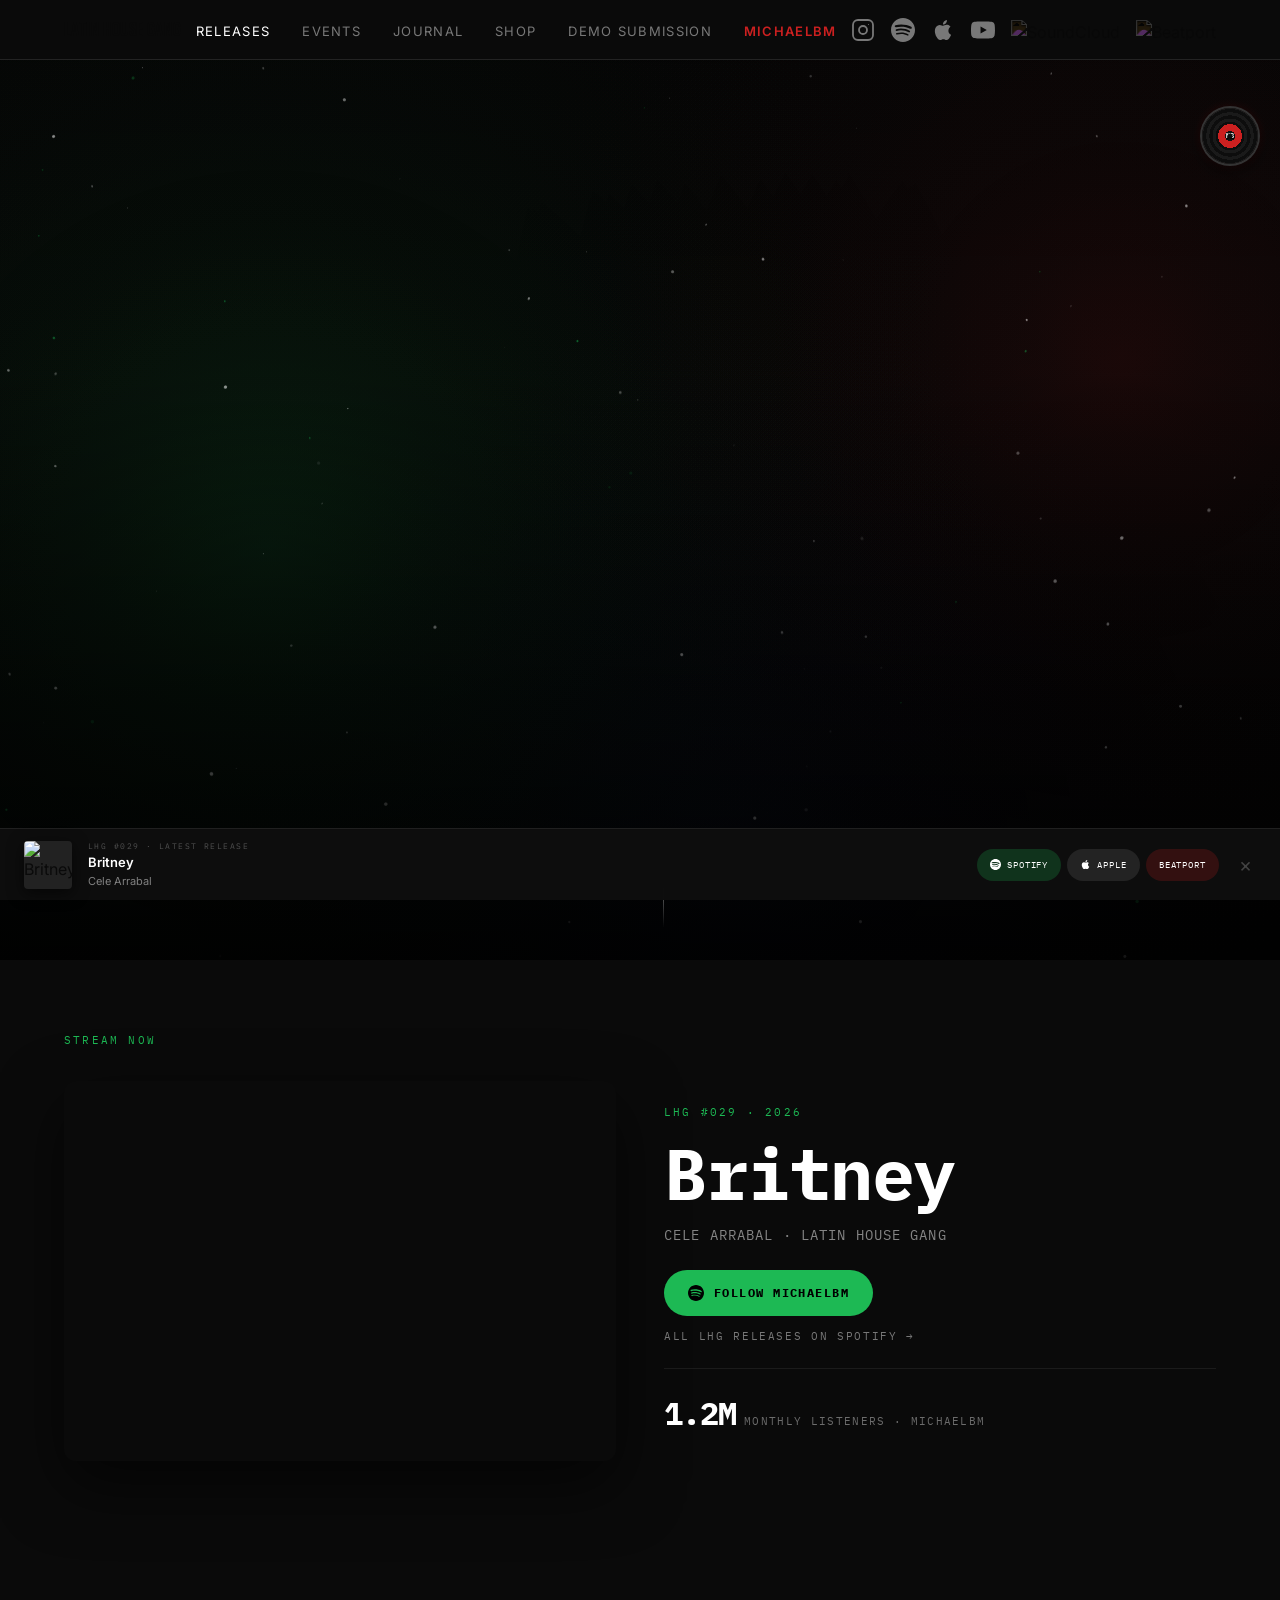
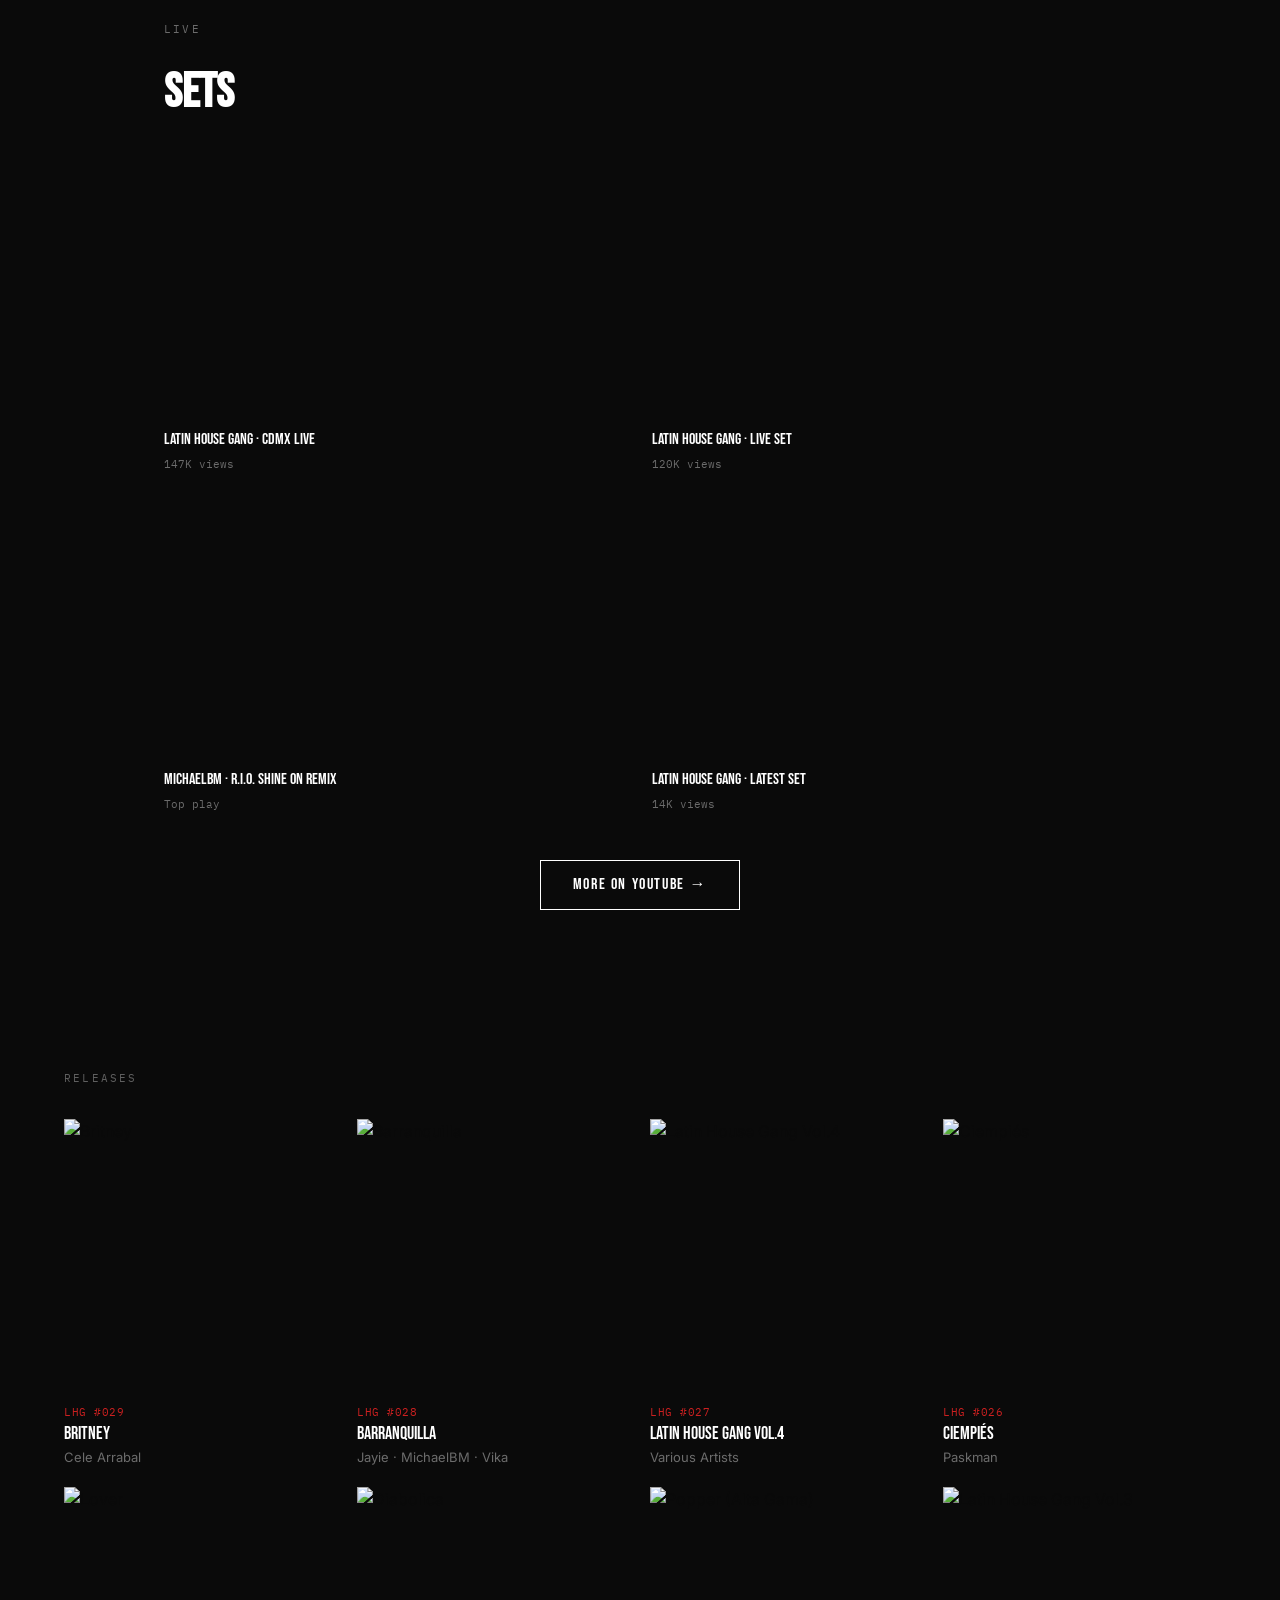
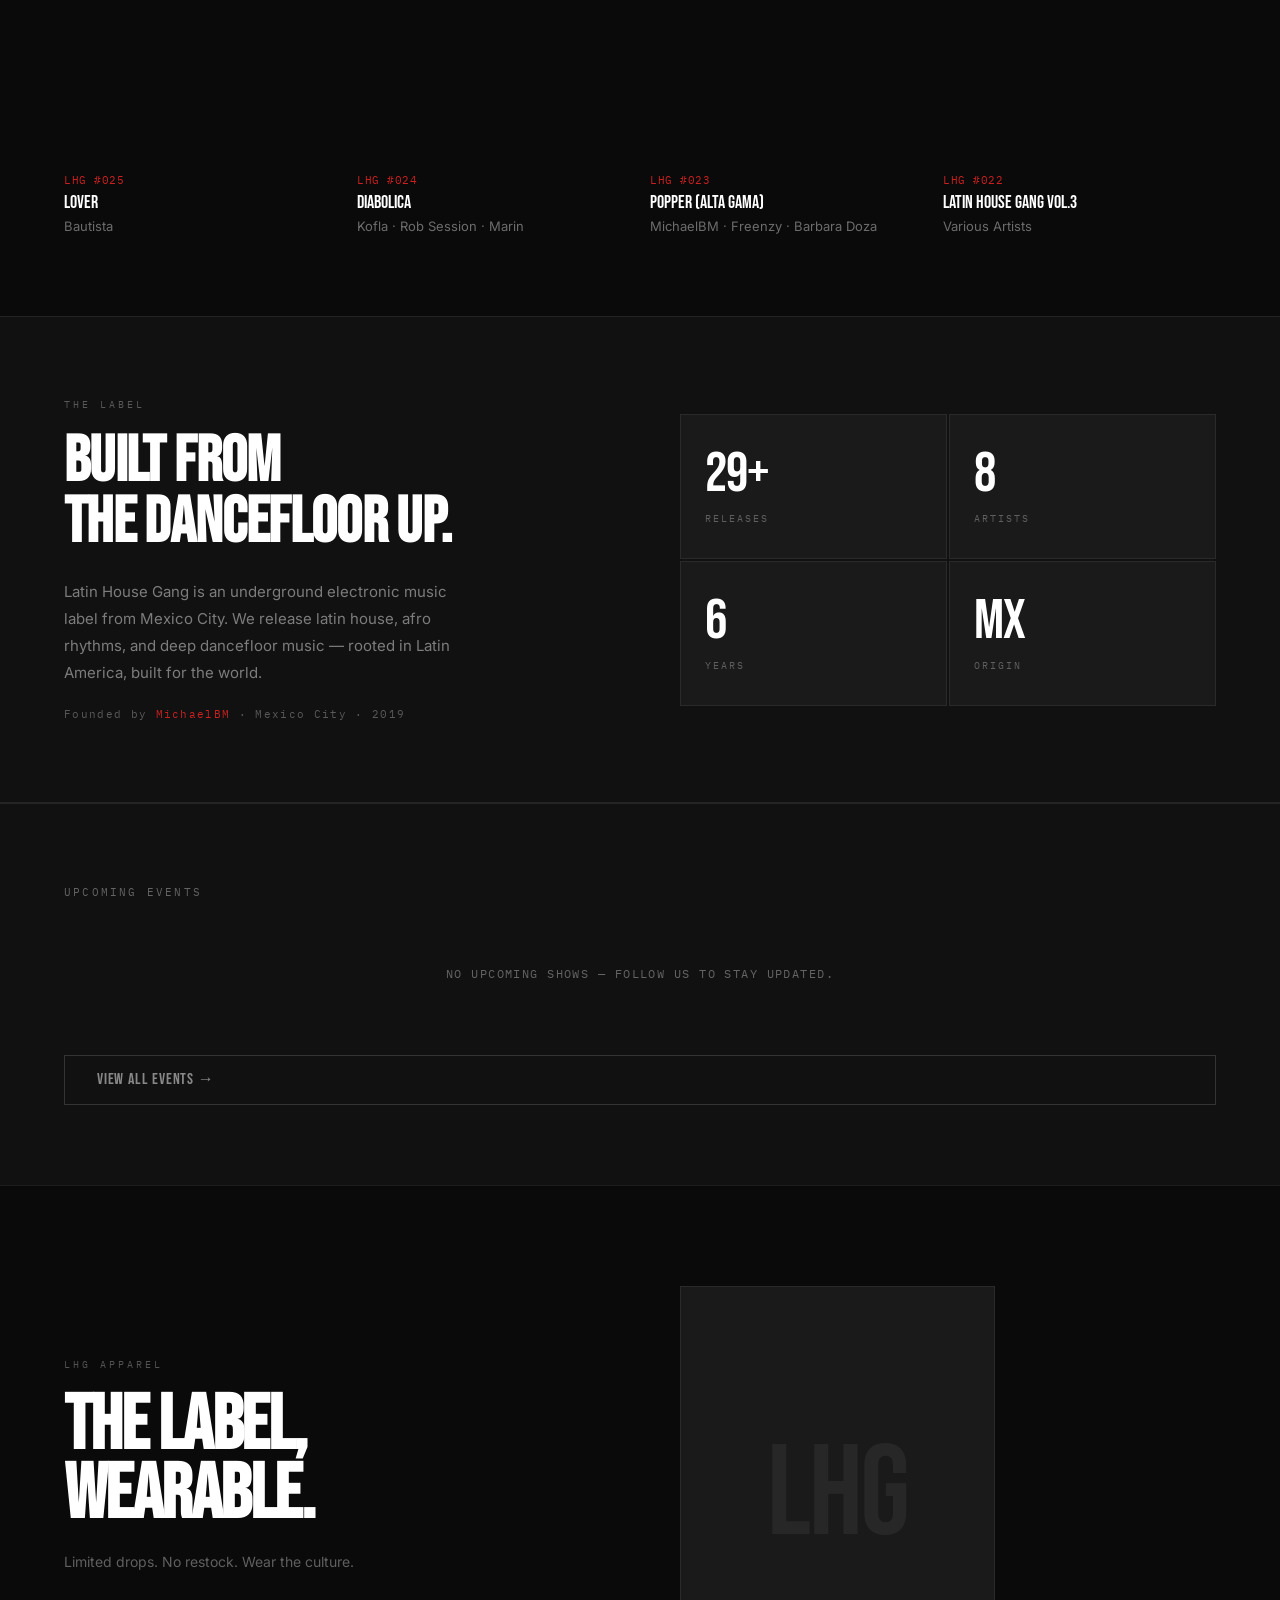
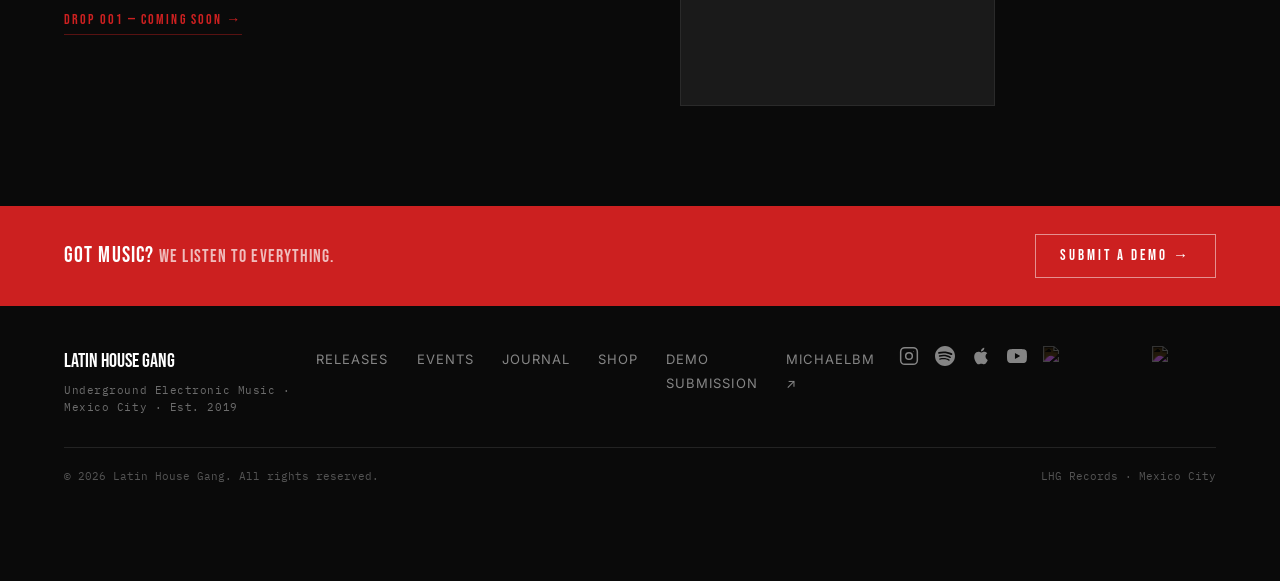
==== commit 831a76ef: "feat: canvas hero animation + Spotify embed section - Replace YouTube hero iframe with always-playin" ====
--- a/index.html
+++ b/index.html
@@ -70,32 +70,51 @@
   <!-- HERO -->
   <section class="hero">
     <div class="hero-video-wrapper">
-      <iframe
-        id="heroVideoIframe"
-        class="hero-video"
-        src="https://www.youtube.com/embed/ngEGJ63LBlA?autoplay=1&mute=1&loop=1&controls=0&showinfo=0&rel=0&playlist=ngEGJ63LBlA&playsinline=1&disablekb=1&iv_load_policy=3&modestbranding=1&enablejsapi=1"
-        frameborder="0"
-        allow="autoplay; fullscreen"
-        allowfullscreen
-      ></iframe>
+      <canvas id="heroBg" class="hero-canvas"></canvas>
       <div class="hero-overlay"></div>
     </div>
     <div class="hero-content hero-content--animate">
       <img src="LHG_Logo_Blanco_Banner.png" alt="Latin House Gang" class="hero-logo" onerror="this.style.display='none'">
       <p class="hero-tagline">Underground Electronic Music · Mexico City · Est. 2019</p>
     </div>
-    <button class="hero-sound-btn" id="heroSoundBtn" aria-label="Toggle sound">
-      <svg class="hero-sound-icon hero-sound-icon--off" viewBox="0 0 24 24" fill="currentColor" width="18" height="18">
-        <path d="M16.5 12A4.5 4.5 0 0 0 14 7.97v2.21l2.45 2.45c.03-.2.05-.41.05-.63zm2.5 0c0 .94-.2 1.82-.54 2.64l1.51 1.51A8.8 8.8 0 0 0 21 12c0-4.28-2.99-7.86-7-8.77v2.06c2.89.86 5 3.54 5 6.71zM4.27 3L3 4.27 7.73 9H3v6h4l5 5v-6.73l4.25 4.25c-.67.52-1.42.93-2.25 1.18v2.06a8.99 8.99 0 0 0 3.69-1.81L19.73 21 21 19.73l-9-9L4.27 3zM12 4L9.91 6.09 12 8.18V4z"/>
-      </svg>
-      <svg class="hero-sound-icon hero-sound-icon--on" viewBox="0 0 24 24" fill="currentColor" width="18" height="18" style="display:none">
-        <path d="M3 9v6h4l5 5V4L7 9H3zm13.5 3A4.5 4.5 0 0 0 14 7.97v8.05c1.48-.73 2.5-2.25 2.5-4.02zM14 3.23v2.06c2.89.86 5 3.54 5 6.71s-2.11 5.85-5 6.71v2.06c4.01-.91 7-4.49 7-8.77s-2.99-7.86-7-8.77z"/>
-      </svg>
-      <span>SOUND</span>
-    </button>
     <div class="hero-scroll-indicator" aria-hidden="true">
       <span class="hero-scroll-label">SCROLL</span>
       <div class="hero-scroll-line"></div>
+    </div>
+  </section>
+
+  <!-- STREAM NOW — Spotify featured release -->
+  <section class="sp-stream-section">
+    <div class="container">
+      <p class="section-label" style="color:#1DB954;letter-spacing:0.2em">STREAM NOW</p>
+      <div class="sp-stream-grid">
+        <div class="sp-embed-wrap">
+          <iframe
+            src="https://open.spotify.com/embed/album/2waAf6LbGfTHBWgd5KChKE?utm_source=generator&theme=0"
+            width="100%" height="380" frameborder="0" allowfullscreen=""
+            allow="autoplay; clipboard-write; encrypted-media; fullscreen; picture-in-picture"
+            loading="lazy">
+          </iframe>
+        </div>
+        <div class="sp-stream-info">
+          <div class="sp-info-catalog">LHG #029 · 2026</div>
+          <h2 class="sp-info-title">Britney</h2>
+          <p class="sp-info-artist">Cele Arrabal · Latin House Gang</p>
+          <div class="sp-info-ctas">
+            <a href="https://open.spotify.com/intl-es/artist/6RY7vqzR938x0DE0Eh6srl" target="_blank" rel="noopener" class="sp-follow-btn">
+              <svg viewBox="0 0 24 24" fill="currentColor" width="16" height="16"><path d="M12 0C5.4 0 0 5.4 0 12s5.4 12 12 12 12-5.4 12-12S18.66 0 12 0zm5.521 17.34c-.24.359-.66.48-1.021.24-2.82-1.74-6.36-2.101-10.561-1.141-.418.122-.779-.179-.899-.539-.12-.421.18-.78.54-.9 4.56-1.021 8.52-.6 11.64 1.32.42.18.479.659.301 1.02zm1.44-3.3c-.301.42-.841.6-1.262.3-3.239-1.98-8.159-2.58-11.939-1.38-.479.12-1.02-.12-1.14-.6-.12-.48.12-1.021.6-1.141C9.6 9.9 15 10.561 18.72 12.84c.361.181.54.78.241 1.2zm.12-3.36C15.24 8.4 8.82 8.16 5.16 9.301c-.6.179-1.2-.181-1.38-.721-.18-.601.18-1.2.72-1.381 4.26-1.26 11.28-1.02 15.721 1.621.539.3.719 1.02.419 1.56-.299.421-1.02.599-1.559.3z"/></svg>
+              FOLLOW MICHAELBM
+            </a>
+            <a href="https://open.spotify.com/intl-es/artist/7L2xCq0Mc82JvdEYFydl9H" target="_blank" rel="noopener" class="sp-label-cta">
+              ALL LHG RELEASES ON SPOTIFY →
+            </a>
+          </div>
+          <div class="sp-listeners">
+            <span class="sp-listeners-num">1.2M</span>
+            <span class="sp-listeners-label">monthly listeners · MichaelBM</span>
+          </div>
+        </div>
+      </div>
     </div>
   </section>
 
@@ -249,6 +268,6 @@
     </div>
   </div>
 
-  <script src="script.js?v=10"></script>
+  <script src="script.js?v=11"></script>
 </body>
 </html>
--- a/styles.css
+++ b/styles.css
@@ -169,6 +169,15 @@
   min-height: 56.25vw;
   pointer-events: none;
   border: none;
+}
+
+/* Canvas hero (replaces YouTube) */
+.hero-canvas {
+  position: absolute;
+  inset: 0;
+  width: 100%;
+  height: 100%;
+  display: block;
 }
 
 .hero-overlay {
@@ -3249,6 +3258,121 @@
   body.player-on { padding-bottom: 72px; }
 }
 
+/* ─── SPOTIFY STREAM SECTION ─── */
+.sp-stream-section {
+  background: #0a0a0a;
+  padding: 72px 0 80px;
+}
+.sp-stream-grid {
+  display: grid;
+  grid-template-columns: 1fr 1fr;
+  gap: 48px;
+  align-items: center;
+  margin-top: 24px;
+}
+.sp-embed-wrap {
+  border-radius: 12px;
+  overflow: hidden;
+  box-shadow: 0 24px 64px rgba(0,0,0,0.6);
+}
+.sp-embed-wrap iframe {
+  display: block;
+  border-radius: 12px;
+}
+.sp-stream-info {
+  display: flex;
+  flex-direction: column;
+  gap: 16px;
+}
+.sp-info-catalog {
+  font-family: 'IBM Plex Mono', monospace;
+  font-size: 11px;
+  letter-spacing: 0.2em;
+  text-transform: uppercase;
+  color: #1DB954;
+}
+.sp-info-title {
+  font-family: 'IBM Plex Mono', monospace;
+  font-size: clamp(40px, 6vw, 72px);
+  font-weight: 700;
+  letter-spacing: -0.02em;
+  line-height: 1;
+  color: #fff;
+  margin: 0;
+}
+.sp-info-artist {
+  font-family: 'IBM Plex Mono', monospace;
+  font-size: 14px;
+  letter-spacing: 0.08em;
+  color: rgba(255,255,255,0.5);
+  text-transform: uppercase;
+  margin: 0;
+}
+.sp-info-ctas {
+  display: flex;
+  flex-direction: column;
+  gap: 12px;
+  margin-top: 8px;
+}
+.sp-follow-btn {
+  display: inline-flex;
+  align-items: center;
+  gap: 10px;
+  background: #1DB954;
+  color: #000;
+  font-family: 'IBM Plex Mono', monospace;
+  font-size: 12px;
+  font-weight: 700;
+  letter-spacing: 0.12em;
+  text-transform: uppercase;
+  text-decoration: none;
+  padding: 14px 24px;
+  border-radius: 30px;
+  transition: background 0.15s, transform 0.15s;
+  width: fit-content;
+}
+.sp-follow-btn:hover { background: #1ed760; transform: scale(1.03); }
+.sp-label-cta {
+  display: inline-block;
+  font-family: 'IBM Plex Mono', monospace;
+  font-size: 11px;
+  letter-spacing: 0.15em;
+  text-transform: uppercase;
+  color: rgba(255,255,255,0.45);
+  text-decoration: none;
+  transition: color 0.15s;
+}
+.sp-label-cta:hover { color: #fff; }
+.sp-listeners {
+  display: flex;
+  align-items: baseline;
+  gap: 8px;
+  margin-top: 8px;
+  border-top: 1px solid rgba(255,255,255,0.07);
+  padding-top: 20px;
+}
+.sp-listeners-num {
+  font-family: 'IBM Plex Mono', monospace;
+  font-size: 32px;
+  font-weight: 700;
+  color: #fff;
+  letter-spacing: -0.03em;
+}
+.sp-listeners-label {
+  font-family: 'IBM Plex Mono', monospace;
+  font-size: 11px;
+  letter-spacing: 0.12em;
+  text-transform: uppercase;
+  color: rgba(255,255,255,0.4);
+}
+@media (max-width: 768px) {
+  .sp-stream-grid {
+    grid-template-columns: 1fr;
+    gap: 32px;
+  }
+  .sp-info-title { font-size: 48px; }
+}
+
 /* ─── NO EVENTS MESSAGE ─── */
 .no-events-msg {
   font-family: 'IBM Plex Mono', monospace;
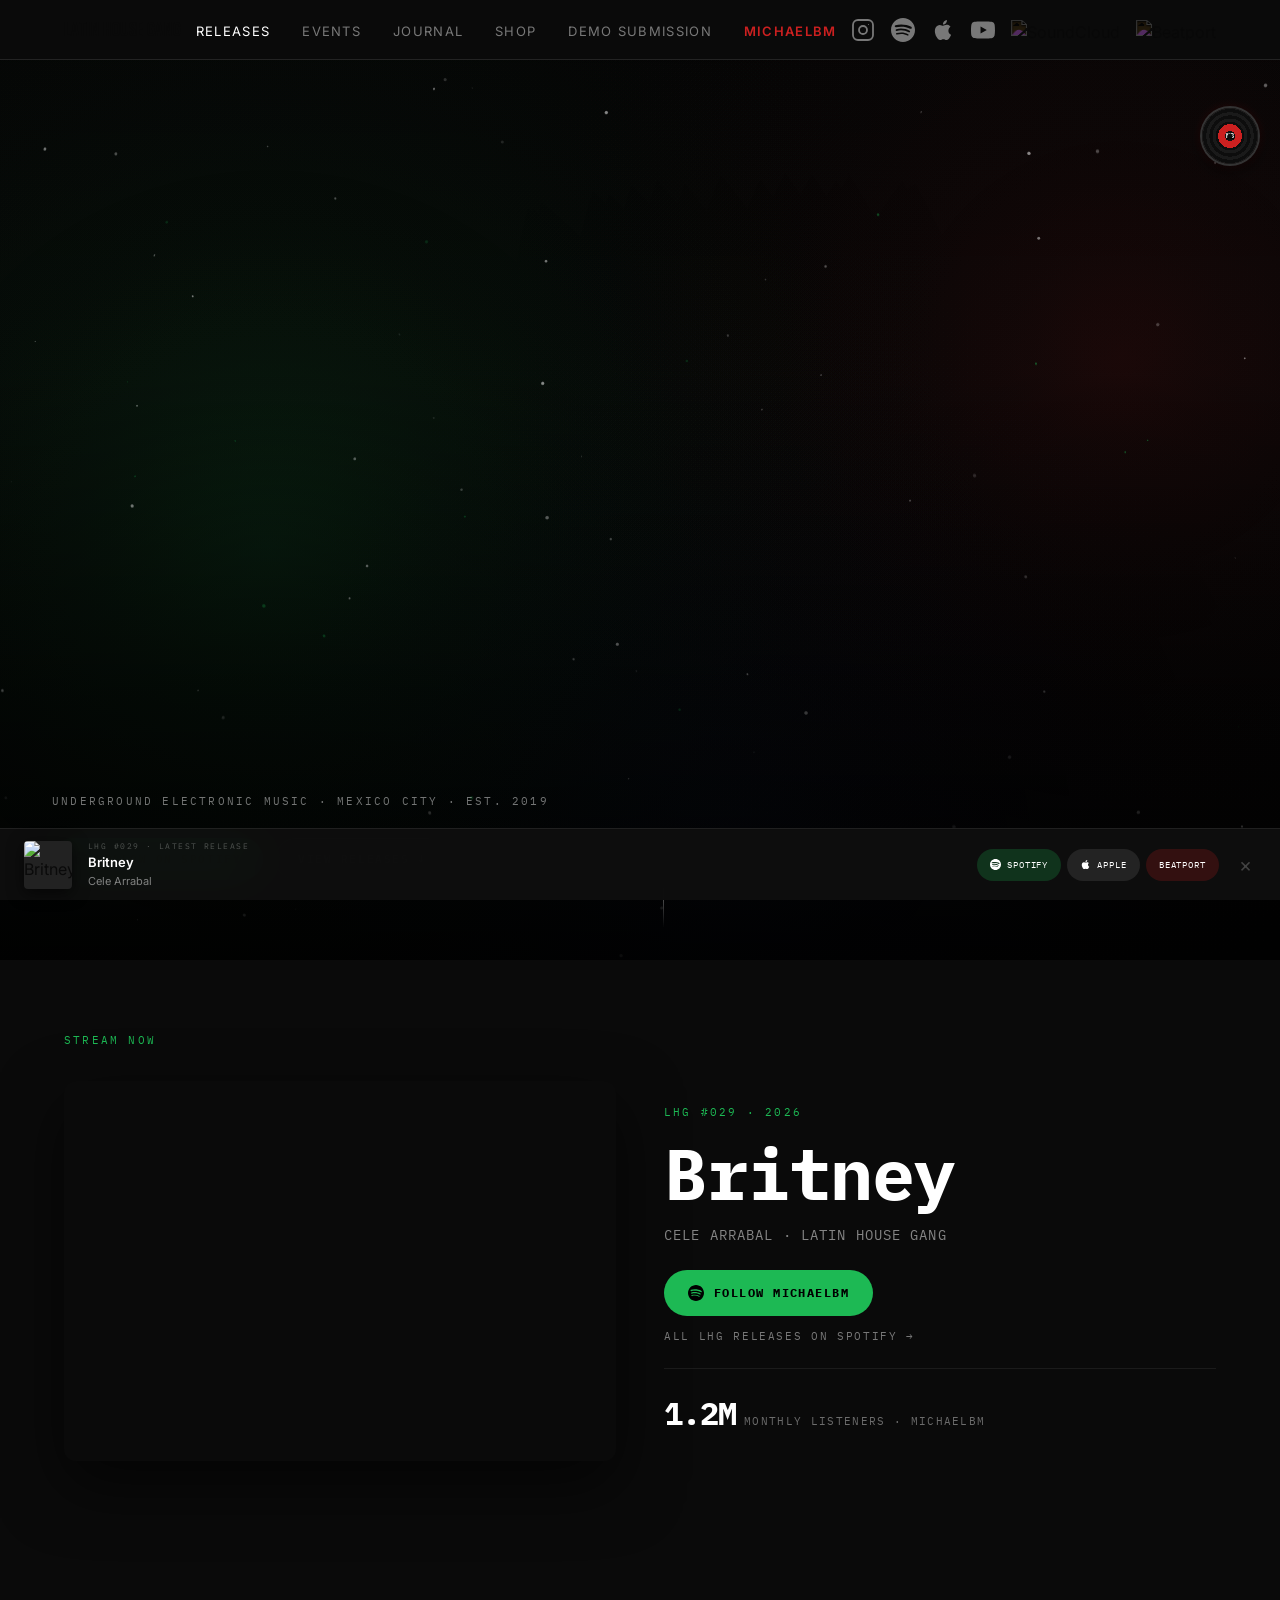
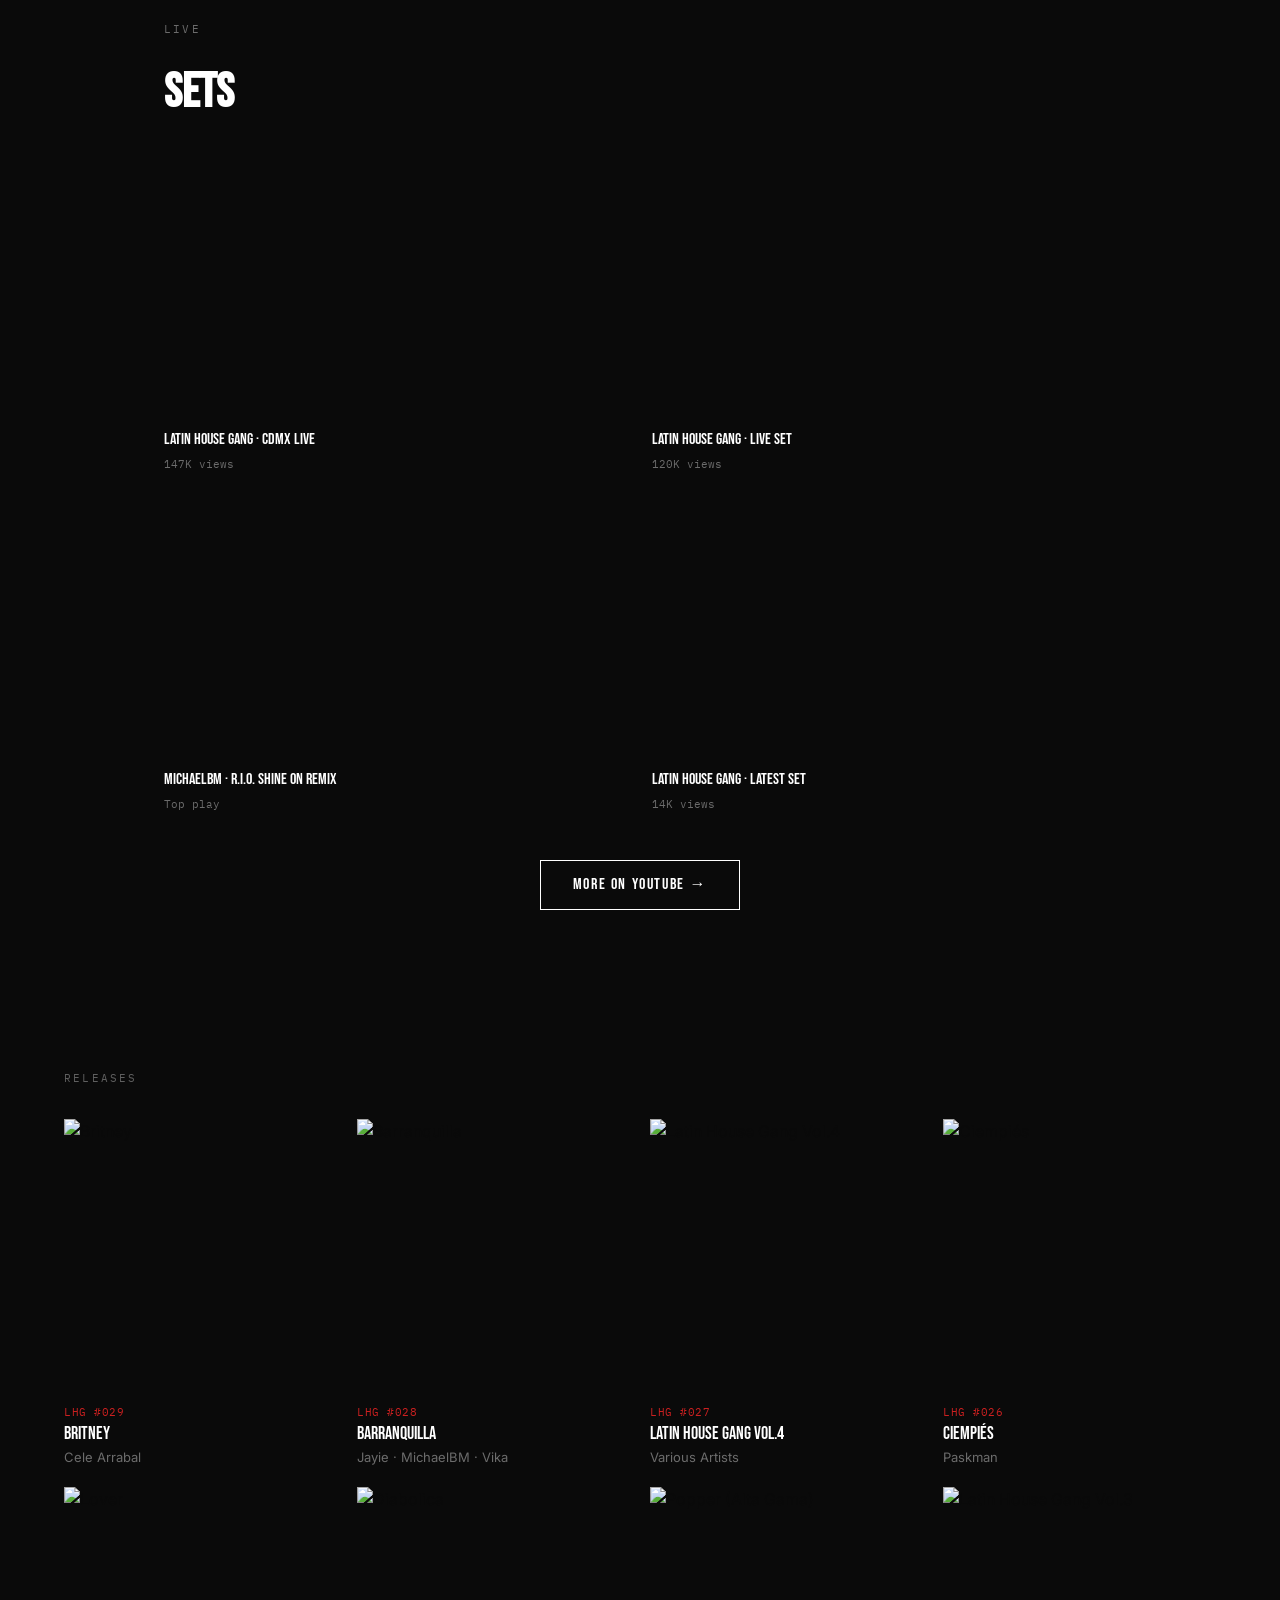
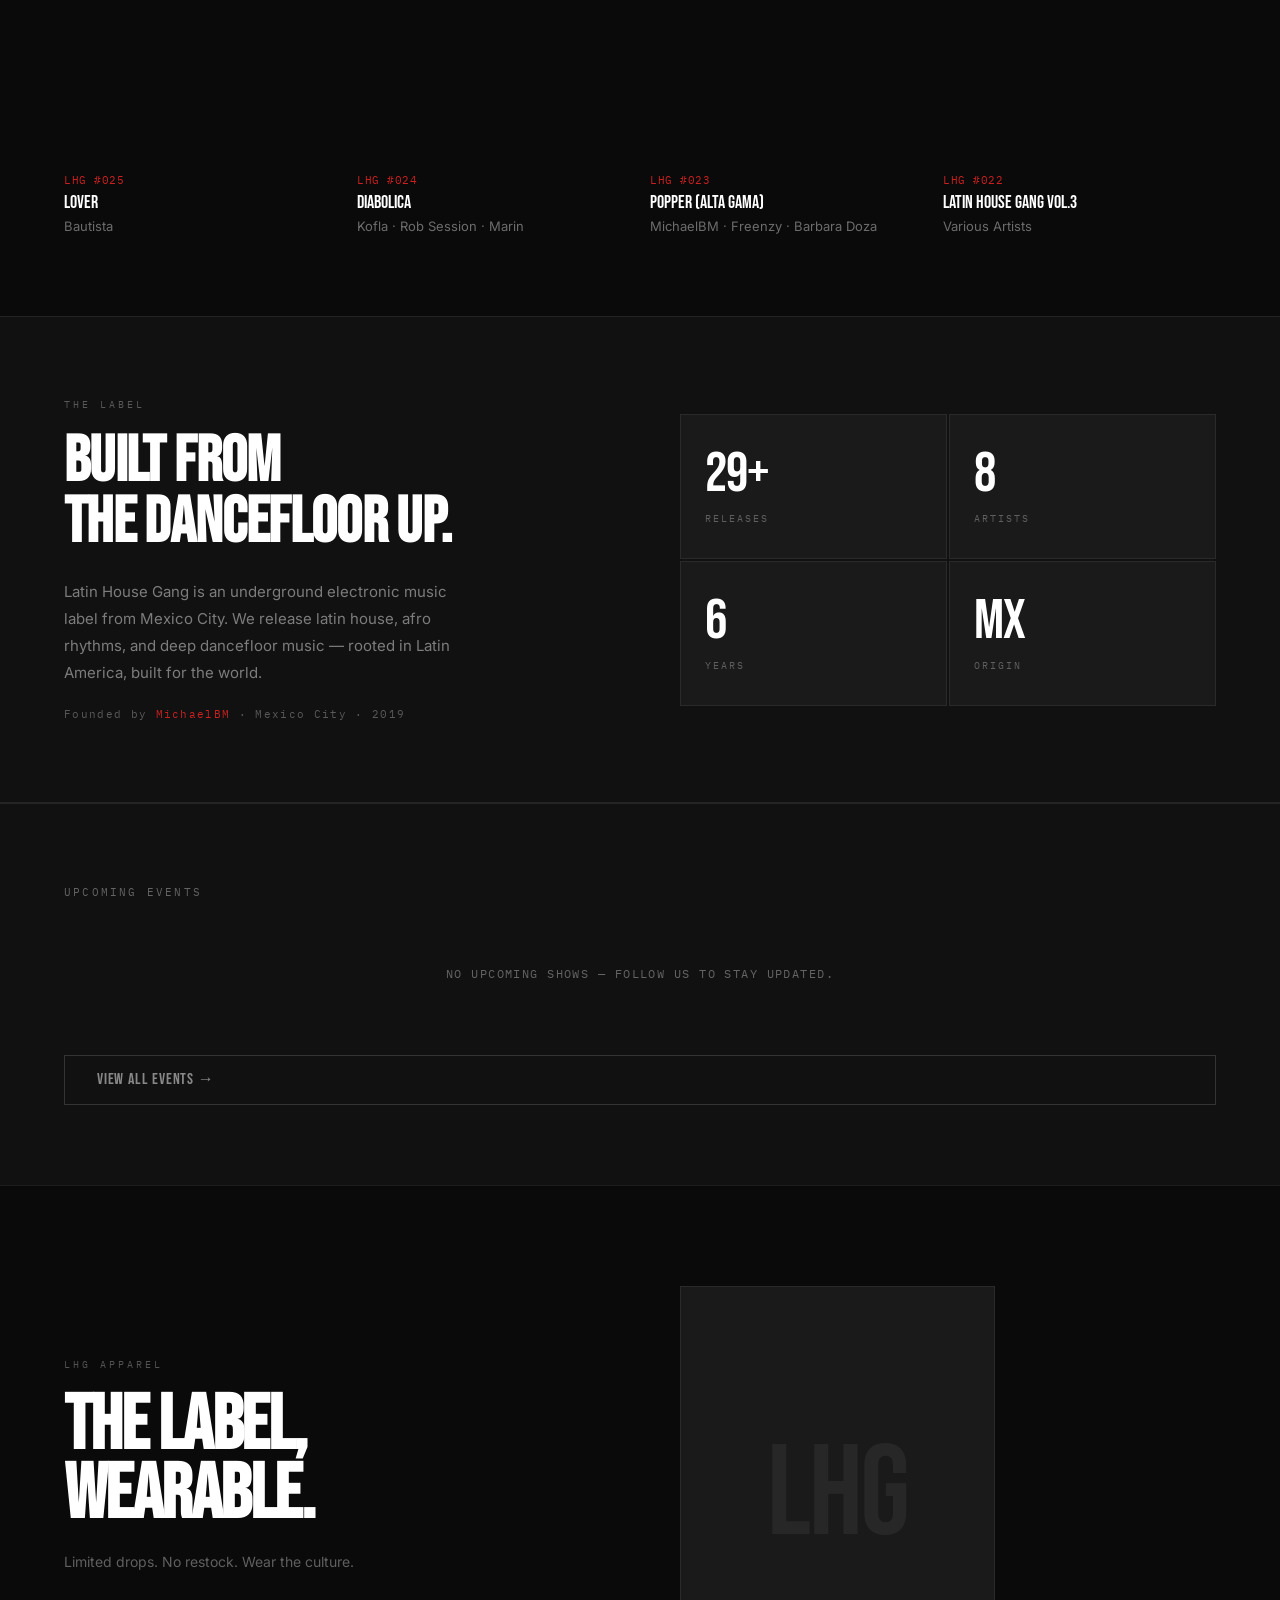
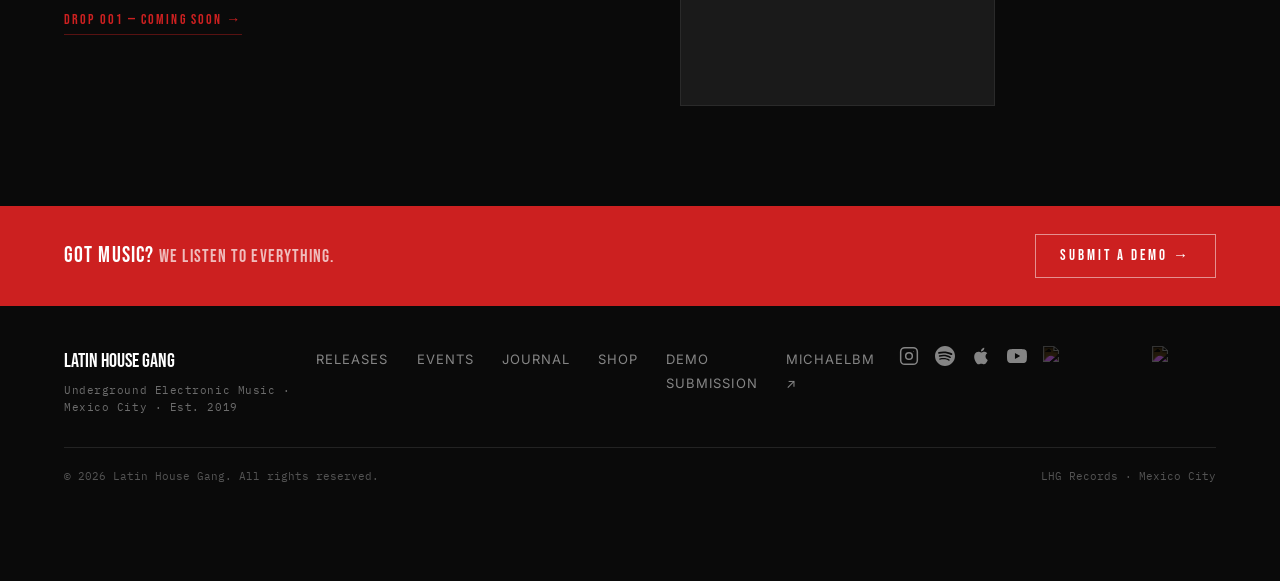
==== commit ef29f53b: "fix: QA pass — content accuracy, language consistency, hero CTAs - Blog posts updated to 2026 dates," ====
--- a/index.html
+++ b/index.html
@@ -76,6 +76,13 @@
     <div class="hero-content hero-content--animate">
       <img src="LHG_Logo_Blanco_Banner.png" alt="Latin House Gang" class="hero-logo" onerror="this.style.display='none'">
       <p class="hero-tagline">Underground Electronic Music · Mexico City · Est. 2019</p>
+      <div class="hero-ctas">
+        <a href="https://open.spotify.com/intl-es/artist/6RY7vqzR938x0DE0Eh6srl" target="_blank" rel="noopener" class="hero-cta hero-cta--spotify">
+          <svg viewBox="0 0 24 24" fill="currentColor" width="14" height="14"><path d="M12 0C5.4 0 0 5.4 0 12s5.4 12 12 12 12-5.4 12-12S18.66 0 12 0zm5.521 17.34c-.24.359-.66.48-1.021.24-2.82-1.74-6.36-2.101-10.561-1.141-.418.122-.779-.179-.899-.539-.12-.421.18-.78.54-.9 4.56-1.021 8.52-.6 11.64 1.32.42.18.479.659.301 1.02zm1.44-3.3c-.301.42-.841.6-1.262.3-3.239-1.98-8.159-2.58-11.939-1.38-.479.12-1.02-.12-1.14-.6-.12-.48.12-1.021.6-1.141C9.6 9.9 15 10.561 18.72 12.84c.361.181.54.78.241 1.2zm.12-3.36C15.24 8.4 8.82 8.16 5.16 9.301c-.6.179-1.2-.181-1.38-.721-.18-.601.18-1.2.72-1.381 4.26-1.26 11.28-1.02 15.721 1.621.539.3.719 1.02.419 1.56-.299.421-1.02.599-1.559.3z"/></svg>
+          FOLLOW ON SPOTIFY
+        </a>
+        <a href="#releases" class="hero-cta hero-cta--outline">VIEW RELEASES ↓</a>
+      </div>
     </div>
     <div class="hero-scroll-indicator" aria-hidden="true">
       <span class="hero-scroll-label">SCROLL</span>
@@ -86,7 +93,7 @@
   <!-- STREAM NOW — Spotify featured release -->
   <section class="sp-stream-section">
     <div class="container">
-      <p class="section-label" style="color:#1DB954;letter-spacing:0.2em">STREAM NOW</p>
+      <p class="section-label section-label--green">STREAM NOW</p>
       <div class="sp-stream-grid">
         <div class="sp-embed-wrap">
           <iframe
@@ -133,7 +140,7 @@
   </section>
 
   <!-- RELEASES -->
-  <section class="releases-section releases-section--dark reveal">
+  <section id="releases" class="releases-section releases-section--dark reveal">
     <div class="container">
       <p class="section-label section-label--light">RELEASES</p>
       <div class="releases-grid" id="releasesGridHome"></div>
@@ -268,6 +275,6 @@
     </div>
   </div>
 
-  <script src="script.js?v=11"></script>
+  <script src="script.js?v=12"></script>
 </body>
 </html>
--- a/styles.css
+++ b/styles.css
@@ -2887,42 +2887,6 @@
   .container { padding-left: 20px; padding-right: 20px; }
 }
 
-/* ════════════════════════════════════════════
-   HERO SOUND BUTTON
-   ════════════════════════════════════════════ */
-.hero-sound-btn {
-  position: absolute;
-  bottom: 28px;
-  right: 28px;
-  z-index: 10;
-  display: flex;
-  align-items: center;
-  gap: 8px;
-  background: rgba(0,0,0,0.55);
-  border: 1px solid rgba(255,255,255,0.25);
-  color: #fff;
-  cursor: pointer;
-  padding: 9px 14px;
-  font-family: 'IBM Plex Mono', monospace;
-  font-size: 10px;
-  letter-spacing: 0.18em;
-  text-transform: uppercase;
-  backdrop-filter: blur(6px);
-  -webkit-backdrop-filter: blur(6px);
-  transition: background 0.2s, border-color 0.2s;
-  border-radius: 2px;
-}
-.hero-sound-btn:hover {
-  background: rgba(204,32,32,0.75);
-  border-color: transparent;
-}
-.hero-sound-btn.is-on {
-  background: rgba(204,32,32,0.85);
-  border-color: transparent;
-}
-@media (max-width: 768px) {
-  .hero-sound-btn { bottom: 20px; right: 16px; padding: 8px 12px; font-size: 9px; }
-}
 
 /* ════════════════════════════════════════════
    EASTER EGG — KONAMI MODAL
@@ -3258,6 +3222,46 @@
   body.player-on { padding-bottom: 72px; }
 }
 
+/* ─── HERO CTAs ─── */
+.hero-ctas {
+  display: flex;
+  gap: 12px;
+  margin-top: 28px;
+  flex-wrap: wrap;
+}
+.hero-cta {
+  display: inline-flex;
+  align-items: center;
+  gap: 8px;
+  font-family: 'IBM Plex Mono', monospace;
+  font-size: 11px;
+  font-weight: 700;
+  letter-spacing: 0.14em;
+  text-transform: uppercase;
+  text-decoration: none;
+  padding: 12px 22px;
+  border-radius: 30px;
+  transition: transform 0.15s, background 0.15s, color 0.15s;
+}
+.hero-cta--spotify {
+  background: #1DB954;
+  color: #000;
+}
+.hero-cta--spotify:hover { background: #1ed760; transform: scale(1.04); }
+.hero-cta--outline {
+  background: transparent;
+  color: rgba(255,255,255,0.8);
+  border: 1px solid rgba(255,255,255,0.3);
+}
+.hero-cta--outline:hover { background: rgba(255,255,255,0.08); color: #fff; transform: scale(1.02); }
+@media (max-width: 480px) {
+  .hero-ctas { gap: 8px; }
+  .hero-cta { font-size: 10px; padding: 10px 16px; }
+}
+
+/* ─── SECTION LABEL VARIANTS ─── */
+.section-label--green { color: #1DB954; letter-spacing: 0.2em; }
+
 /* ─── SPOTIFY STREAM SECTION ─── */
 .sp-stream-section {
   background: #0a0a0a;
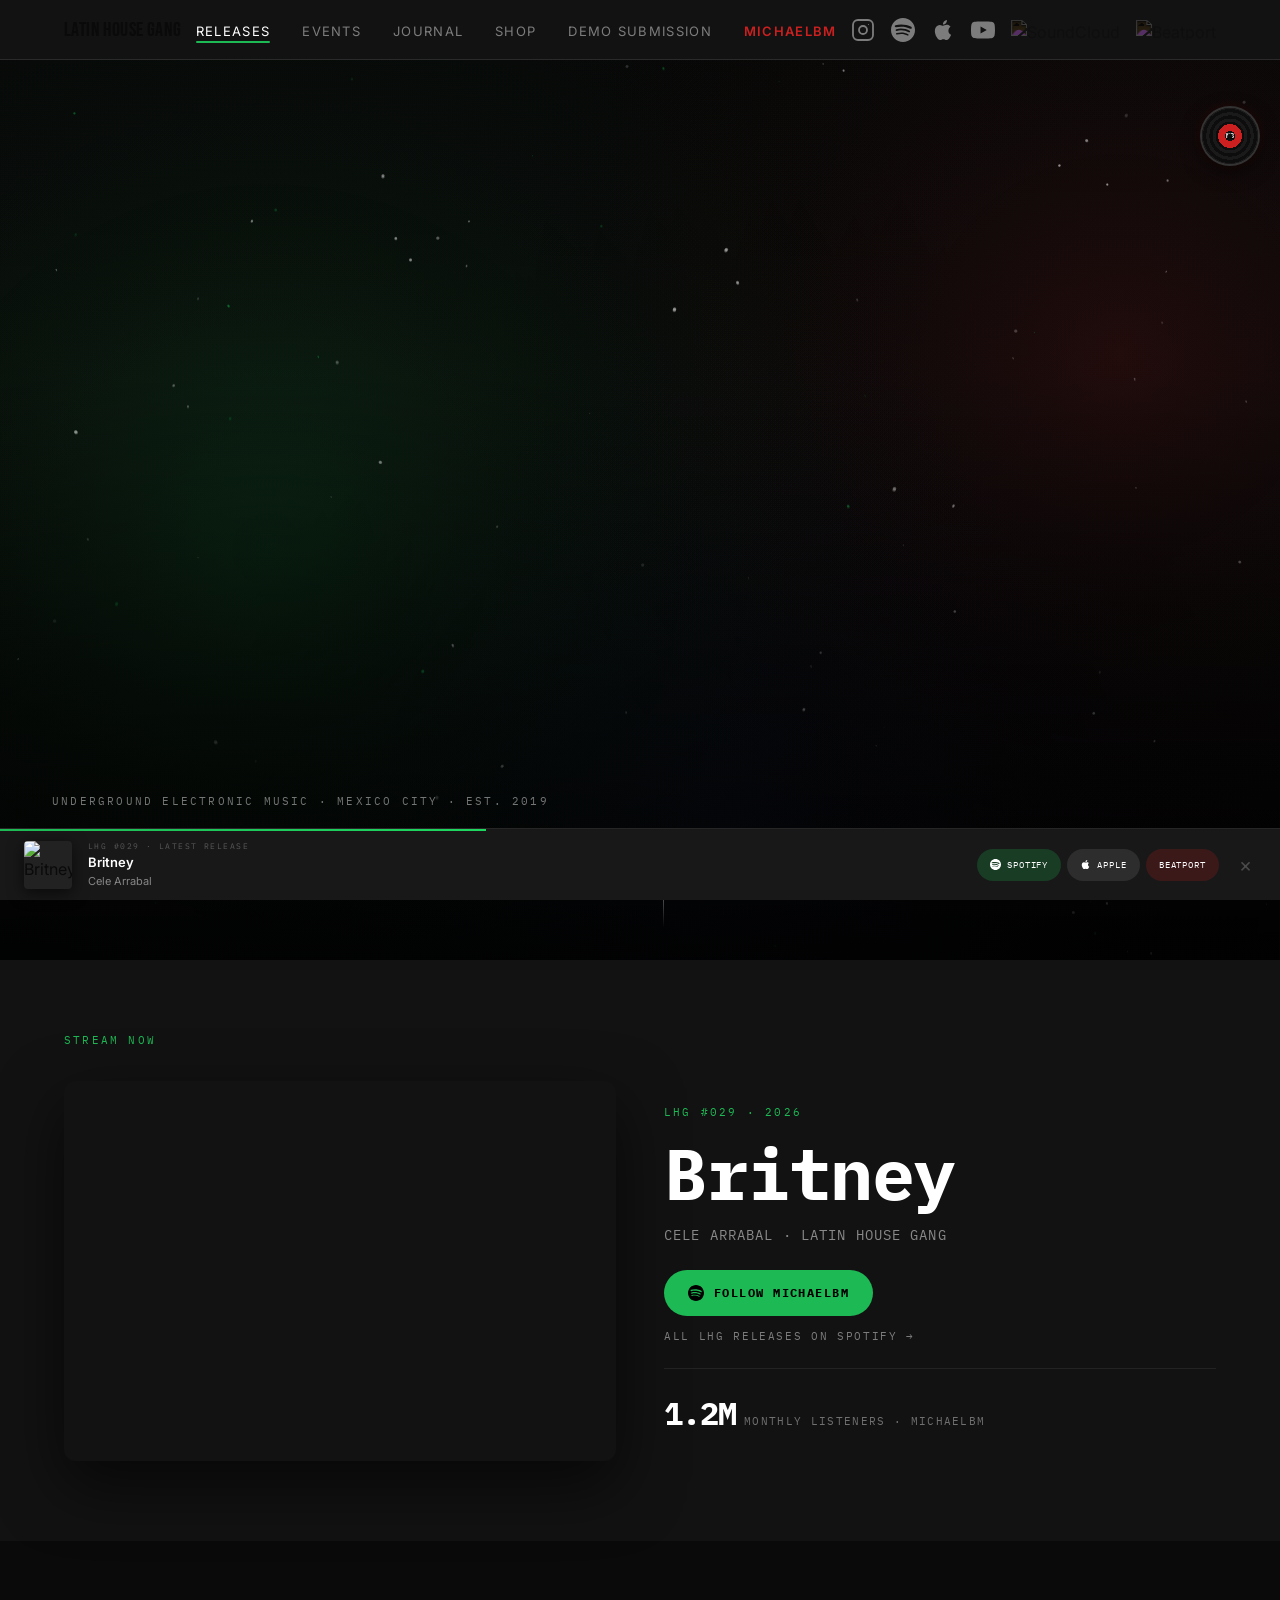
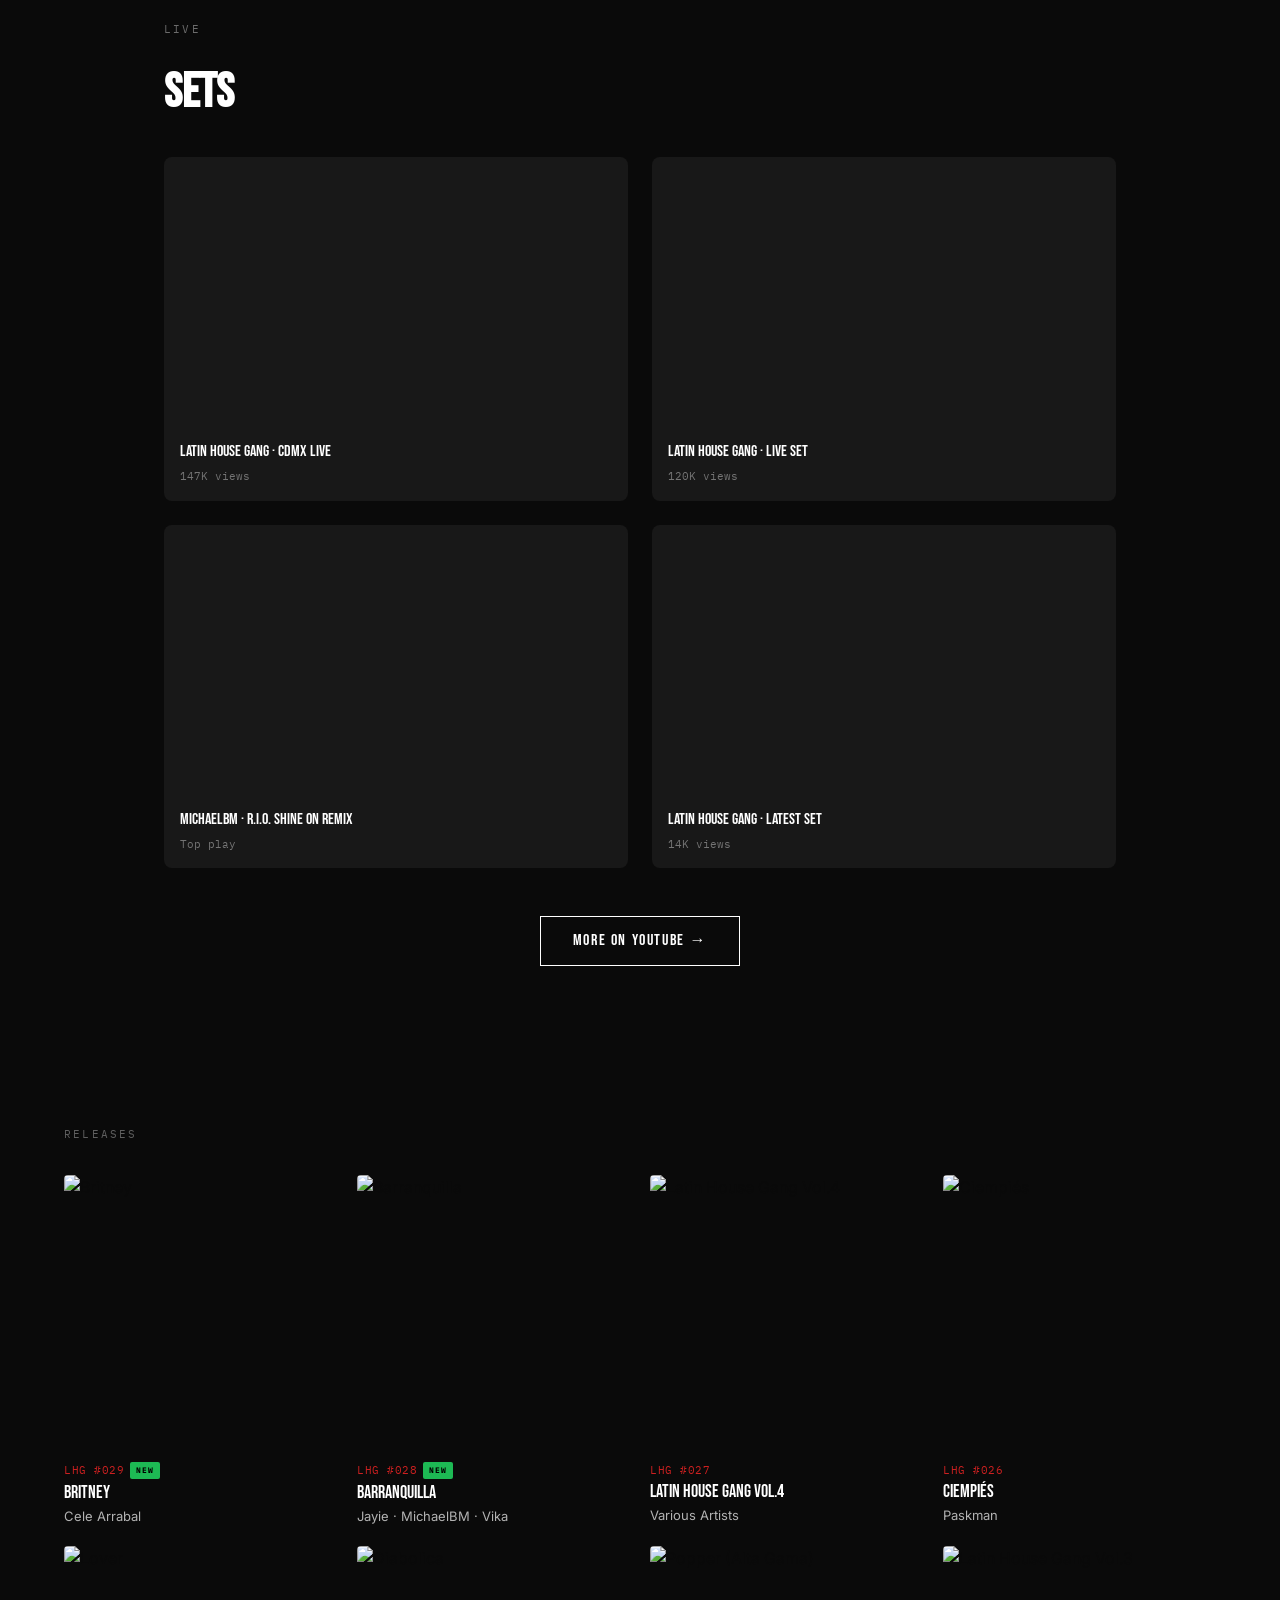
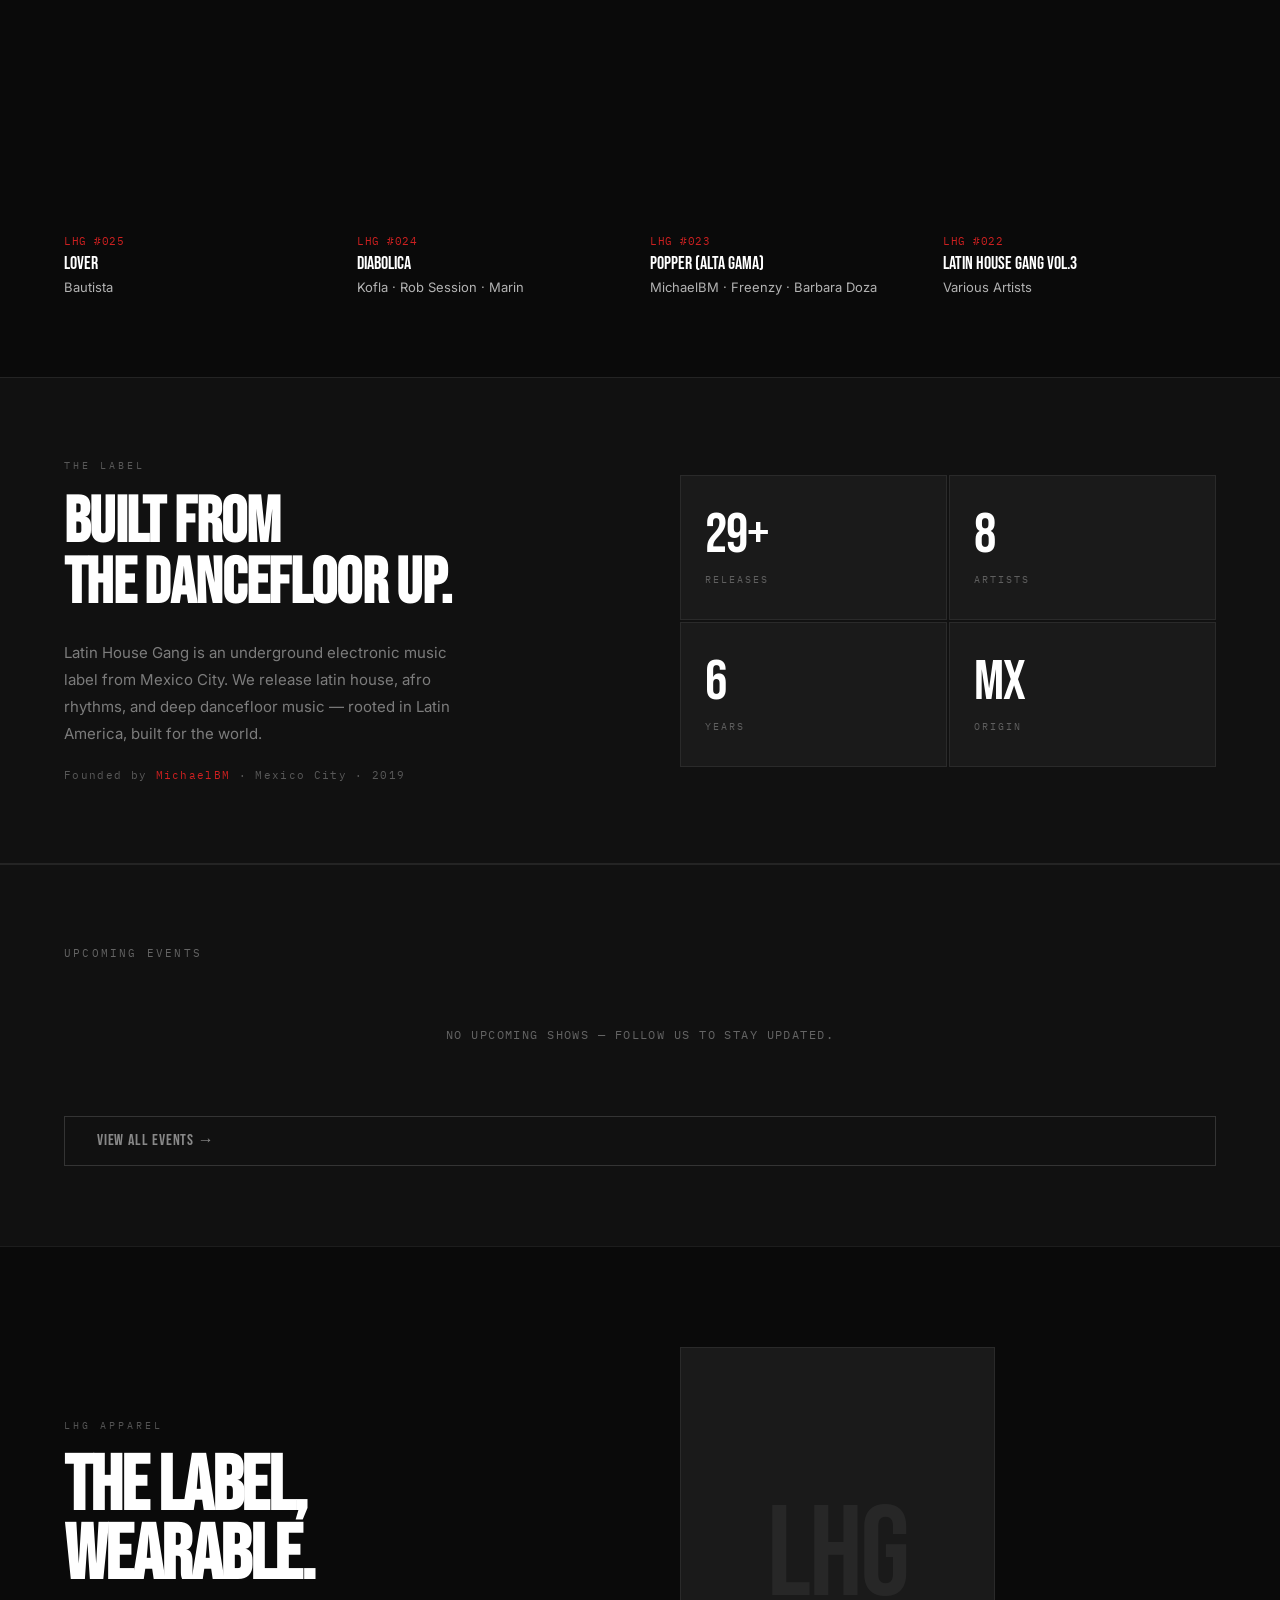
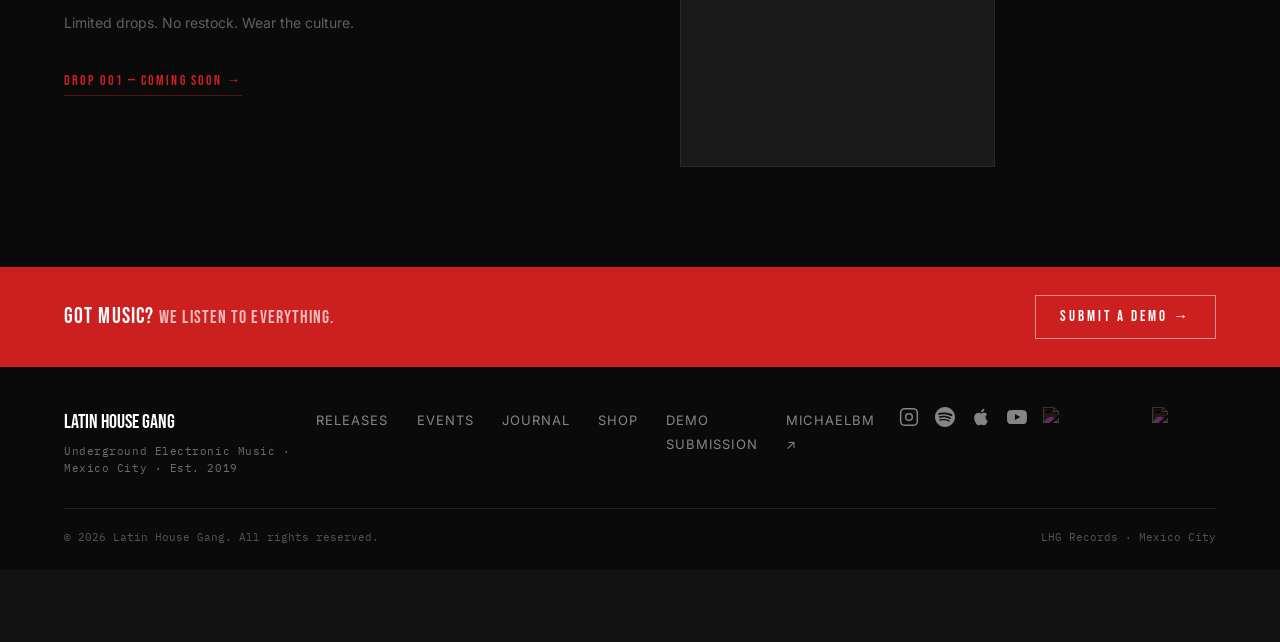
==== commit b95bec3d: "feat: Spotify-feel refinements — 10 micro-improvements - Antialiased text rendering on all dark page" ====
--- a/index.html
+++ b/index.html
@@ -275,6 +275,6 @@
     </div>
   </div>
 
-  <script src="script.js?v=12"></script>
+  <script src="script.js?v=13"></script>
 </body>
 </html>
--- a/styles.css
+++ b/styles.css
@@ -3415,3 +3415,150 @@
   opacity: 1;
   transform: translateY(0);
 }
+
+/* ═══════════════════════════════════════════
+   SPOTIFY APP FEEL — REFINEMENTS
+   ═══════════════════════════════════════════ */
+
+/* 1. Antialiasing — makes text render crisp on dark backgrounds */
+.dark-body,
+.dark-body * {
+  -webkit-font-smoothing: antialiased;
+  -moz-osx-font-smoothing: grayscale;
+}
+
+/* 2. Spotify's exact dark bg (was #0A0A0A) */
+.dark-body { background: #121212; }
+.navbar--dark { background: #121212; }
+.nav-mobile-menu--dark { background: #121212; }
+.sp-stream-section { background: #121212; }
+
+/* 3. Navbar — elevated blur on scroll */
+.navbar--dark.scrolled {
+  background: rgba(18,18,18,0.92);
+  backdrop-filter: blur(20px);
+  -webkit-backdrop-filter: blur(20px);
+  border-bottom-color: rgba(255,255,255,0.07);
+  box-shadow: 0 2px 20px rgba(0,0,0,0.5);
+}
+
+/* 4. Nav active link — green underline indicator */
+.navbar--dark .nav-links a.active {
+  color: #fff;
+  position: relative;
+}
+.navbar--dark .nav-links a.active::after {
+  content: '';
+  position: absolute;
+  bottom: -4px;
+  left: 0;
+  right: 0;
+  height: 2px;
+  background: #1DB954;
+  border-radius: 1px;
+}
+
+/* 5. Custom scrollbar — thin, Spotify-style */
+.dark-body ::-webkit-scrollbar { width: 6px; }
+.dark-body ::-webkit-scrollbar-track { background: transparent; }
+.dark-body ::-webkit-scrollbar-thumb { background: #535353; border-radius: 3px; }
+.dark-body ::-webkit-scrollbar-thumb:hover { background: #7a7a7a; }
+
+/* 6. Release cards — Spotify card hover lift */
+.releases-section--dark .release-card {
+  border-radius: 8px;
+  padding: 8px 8px 12px;
+  transition: background 0.2s ease, transform 0.2s ease;
+  margin: -8px -8px -12px;
+}
+.releases-section--dark .release-card:hover {
+  background: #1a1a1a;
+  transform: translateY(-4px);
+  box-shadow: 0 12px 32px rgba(0,0,0,0.6);
+}
+.releases-section--dark .release-cover-wrap {
+  border-radius: 4px;
+  overflow: hidden;
+}
+.releases-section--dark .release-info {
+  padding-top: 14px;
+}
+.releases-section--dark .release-artist {
+  color: #b3b3b3;
+}
+
+/* 7. NEW badge on latest releases */
+.release-badge-new {
+  display: inline-block;
+  background: #1DB954;
+  color: #000;
+  font-family: 'IBM Plex Mono', monospace;
+  font-size: 8px;
+  font-weight: 700;
+  letter-spacing: 0.12em;
+  padding: 2px 6px;
+  border-radius: 2px;
+  vertical-align: middle;
+  margin-left: 6px;
+  text-transform: uppercase;
+  line-height: 1.6;
+}
+
+/* 8. Bottom player — progress bar at top */
+.bottom-player {
+  background: #181818;
+  border-top-color: rgba(255,255,255,0.06);
+}
+.bottom-player::before {
+  content: '';
+  position: absolute;
+  top: 0;
+  left: 0;
+  width: 38%;
+  height: 2px;
+  background: linear-gradient(to right, #1DB954, #1ed760);
+  opacity: 0;
+  transition: opacity 0.5s ease;
+}
+.bottom-player.bp-visible::before { opacity: 1; }
+
+/* 9. Blog cards — Spotify dark card style */
+.dark-body .blog-card {
+  background: #181818;
+  border-radius: 6px;
+  padding: 0 0 16px;
+  overflow: hidden;
+  transition: background 0.2s ease, transform 0.2s ease;
+}
+.dark-body .blog-card:hover {
+  background: #282828;
+  transform: translateY(-3px);
+  cursor: pointer;
+}
+.dark-body .blog-cover {
+  border-radius: 0;
+  margin-bottom: 4px;
+}
+.dark-body .blog-meta,
+.dark-body .blog-title,
+.dark-body .blog-excerpt,
+.dark-body .blog-read-more {
+  padding-left: 16px;
+  padding-right: 16px;
+}
+.dark-body .blog-read-more { margin-top: 4px; }
+
+/* 10. Sets — rounded iframes, dark card feel */
+.dark-body .set-card {
+  background: #181818;
+  border-radius: 8px;
+  overflow: hidden;
+  transition: background 0.2s ease, transform 0.2s ease;
+}
+.dark-body .set-card:hover {
+  background: #282828;
+  transform: translateY(-3px);
+}
+.dark-body .set-info { padding: 12px 16px 16px; }
+.dark-body .set-embed { border-radius: 0; }
+.dark-body .set-embed iframe { border-radius: 0; }
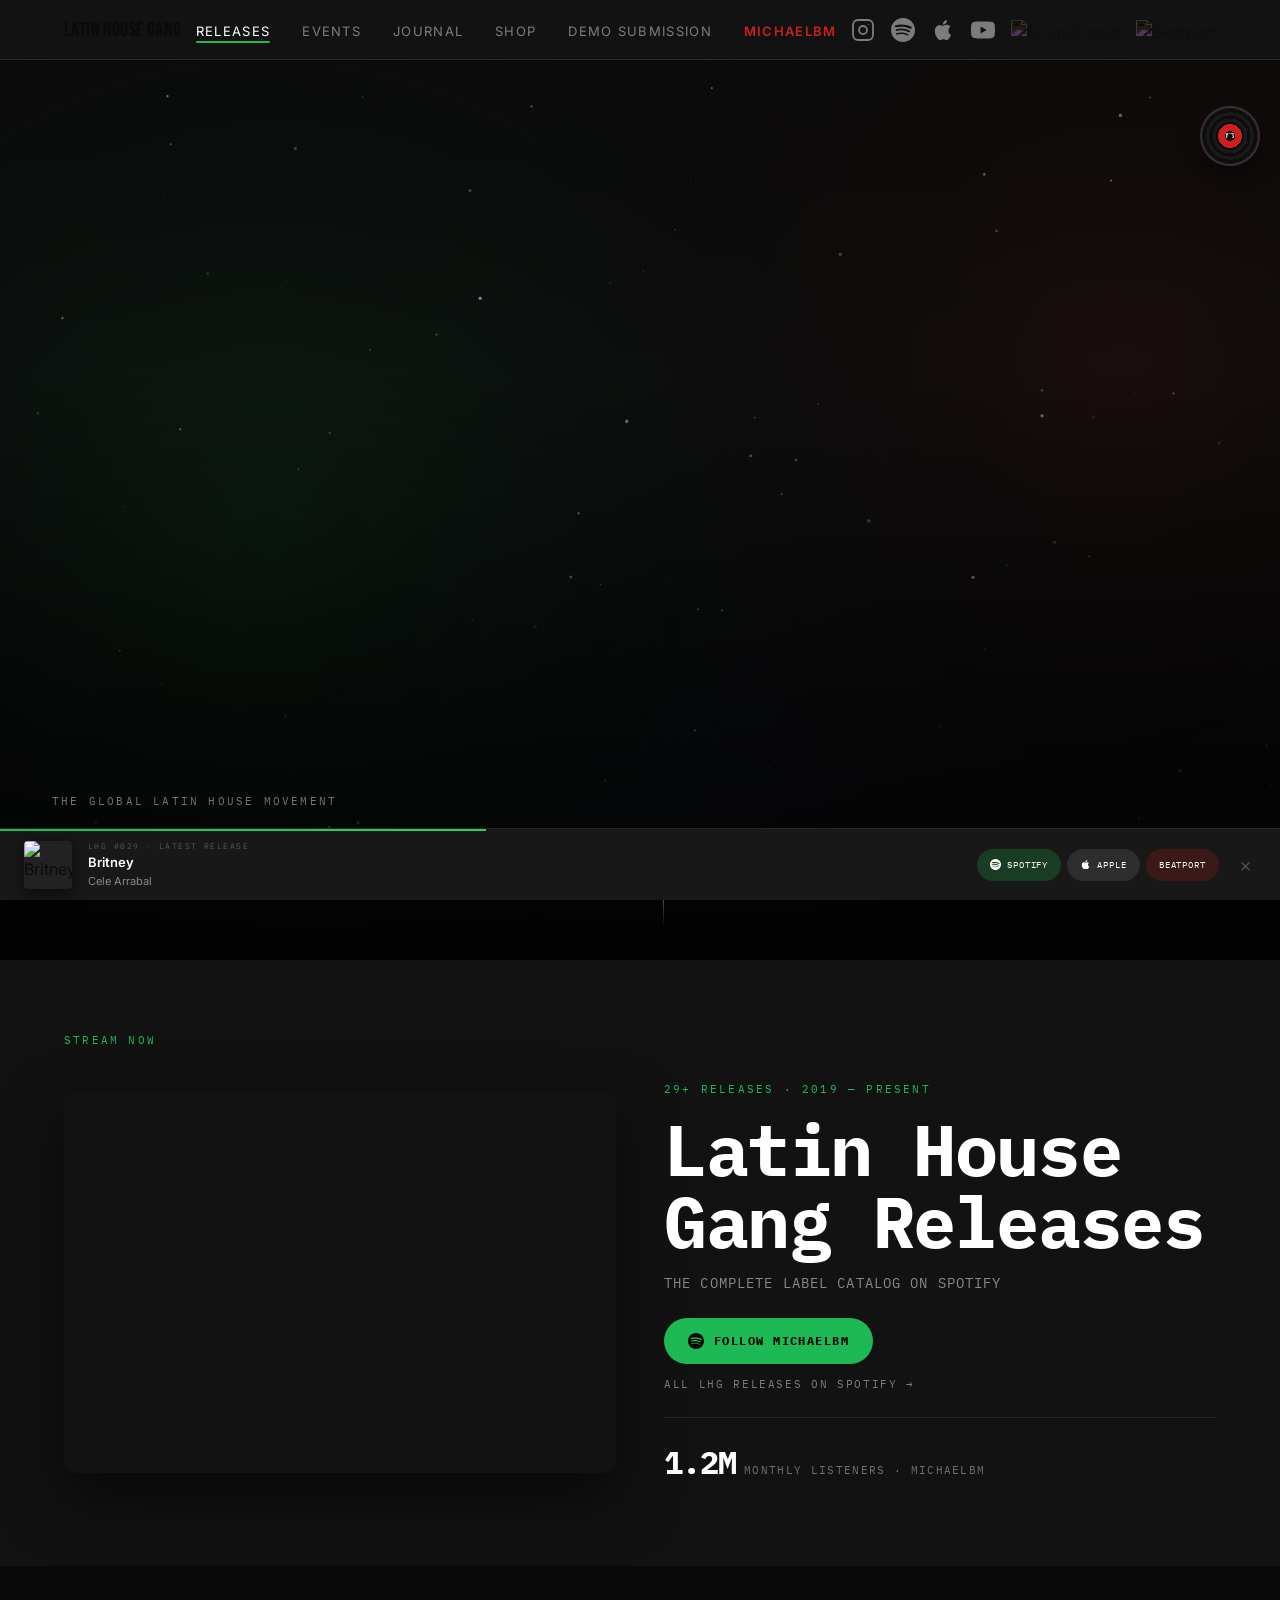
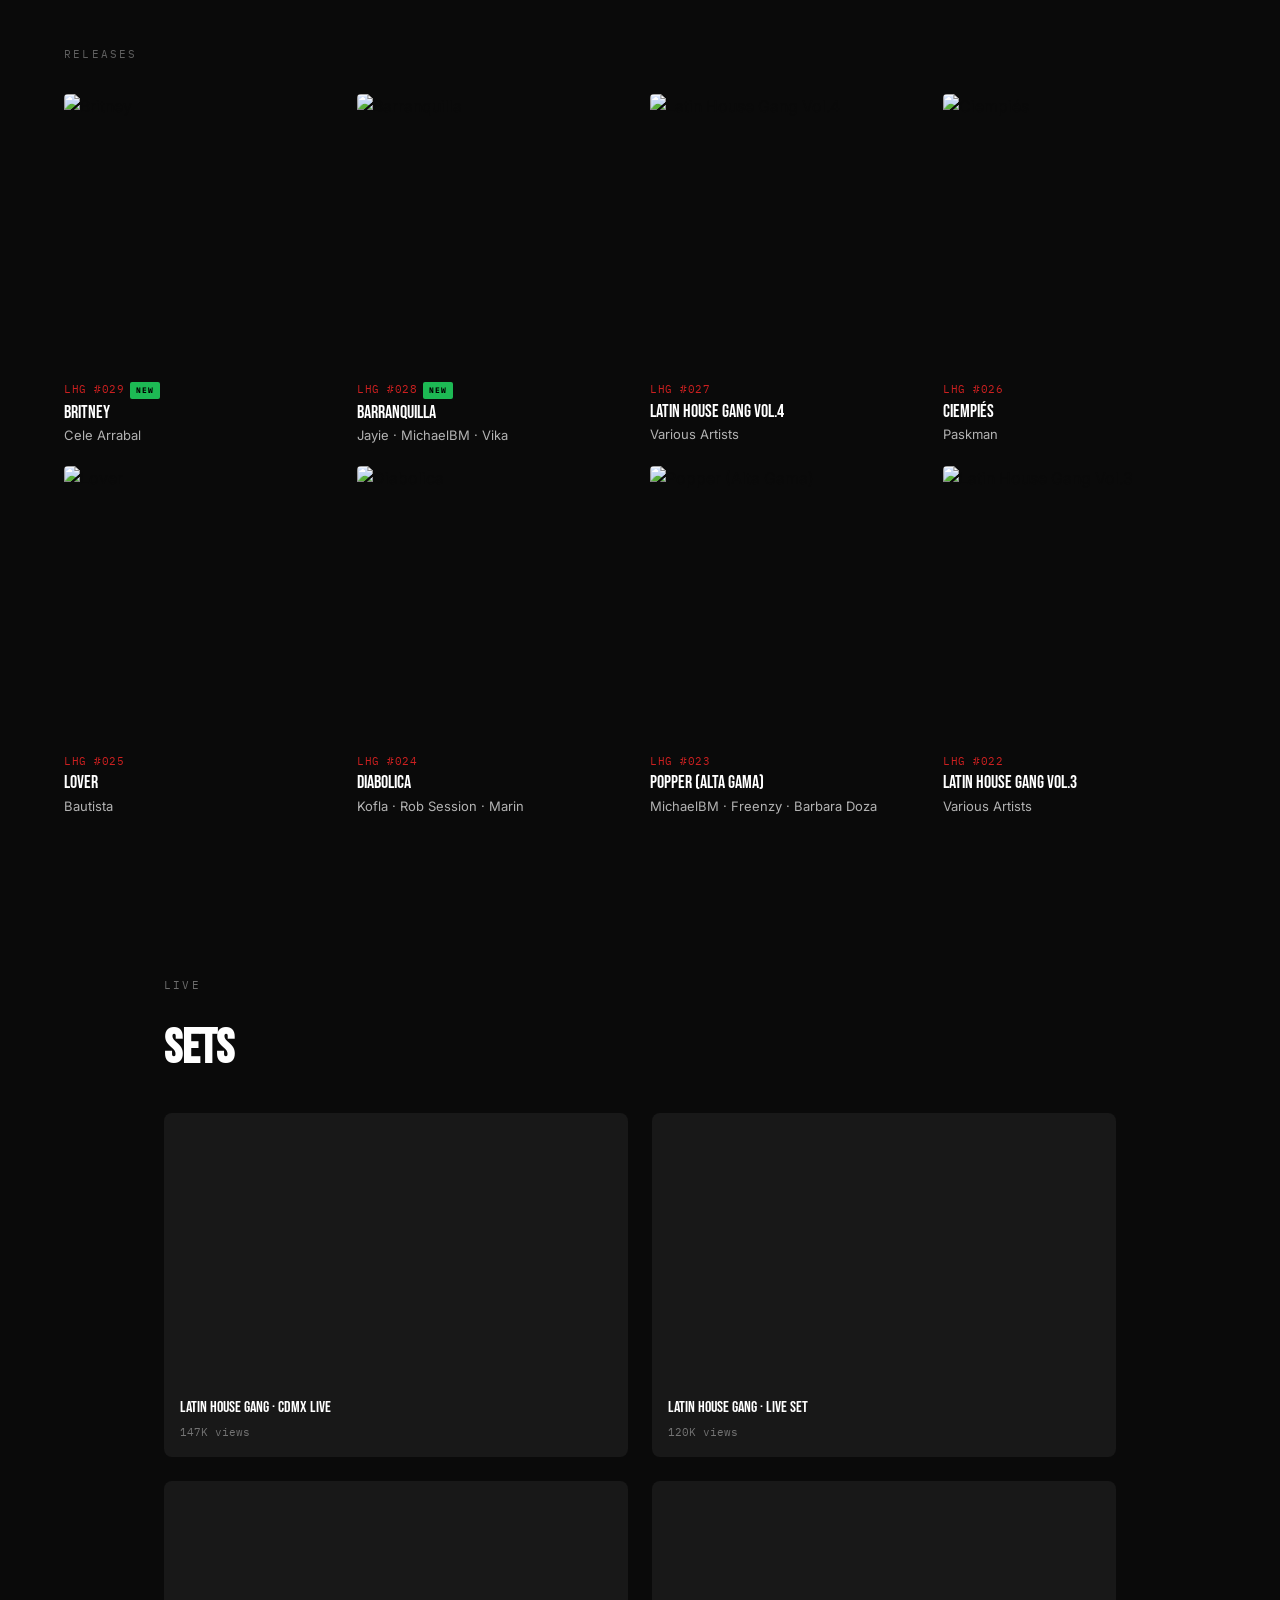
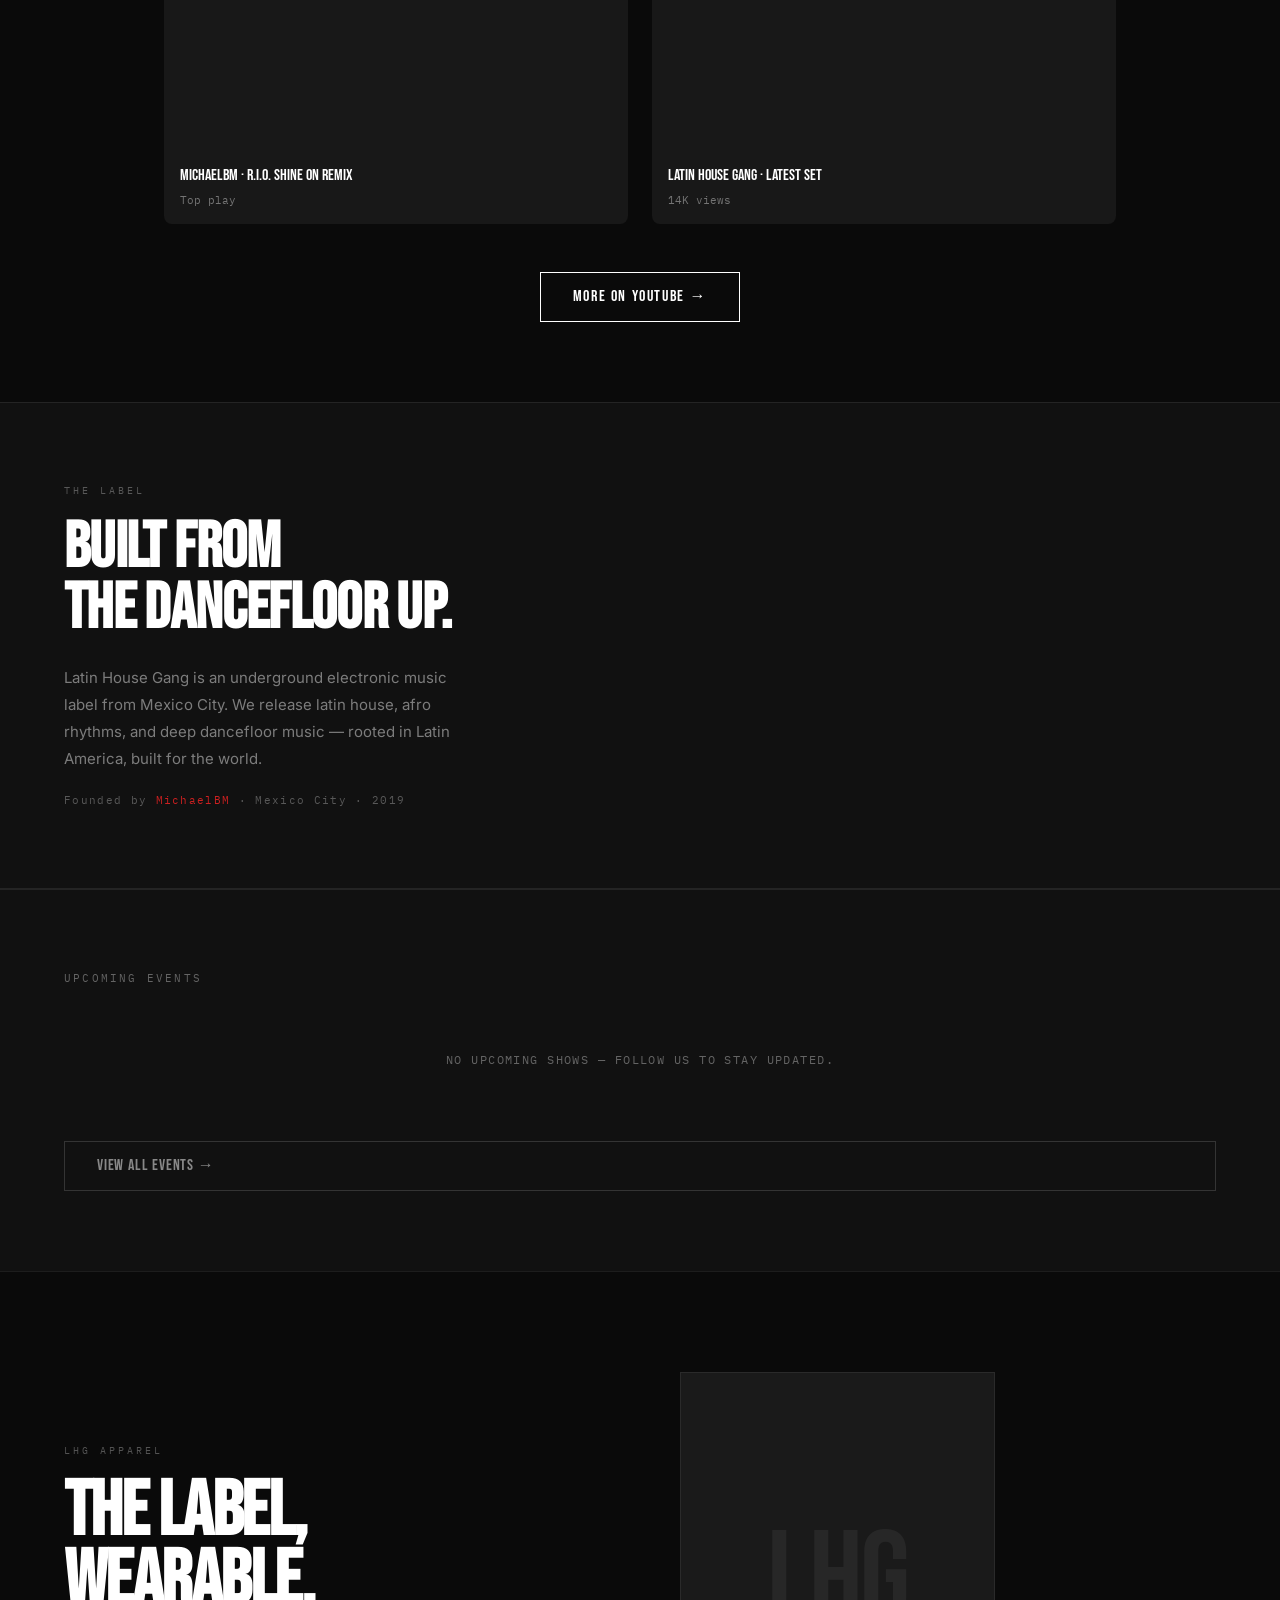
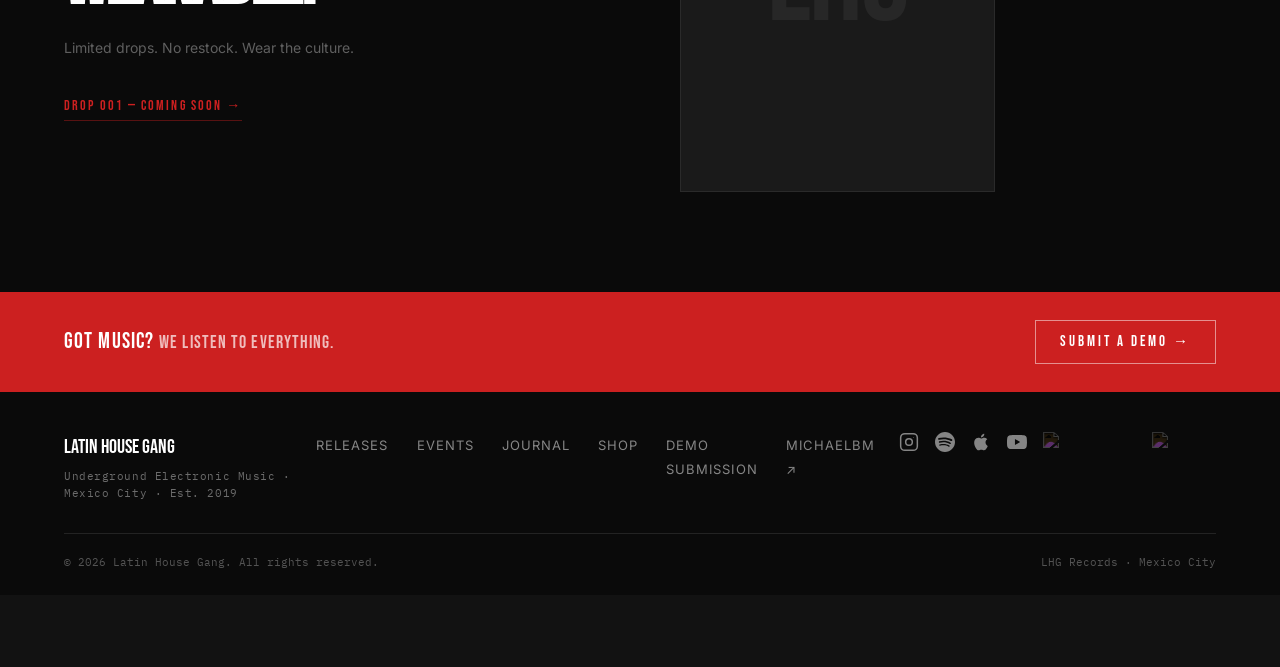
==== commit 708dbe9a: "Apply client feedback: playlist embed, hero copy, section order, platform buttons - Stream Now: swap" ====
--- a/index.html
+++ b/index.html
@@ -75,7 +75,7 @@
     </div>
     <div class="hero-content hero-content--animate">
       <img src="LHG_Logo_Blanco_Banner.png" alt="Latin House Gang" class="hero-logo" onerror="this.style.display='none'">
-      <p class="hero-tagline">Underground Electronic Music · Mexico City · Est. 2019</p>
+      <p class="hero-tagline">The Global Latin House Movement</p>
       <div class="hero-ctas">
         <a href="https://open.spotify.com/intl-es/artist/6RY7vqzR938x0DE0Eh6srl" target="_blank" rel="noopener" class="hero-cta hero-cta--spotify">
           <svg viewBox="0 0 24 24" fill="currentColor" width="14" height="14"><path d="M12 0C5.4 0 0 5.4 0 12s5.4 12 12 12 12-5.4 12-12S18.66 0 12 0zm5.521 17.34c-.24.359-.66.48-1.021.24-2.82-1.74-6.36-2.101-10.561-1.141-.418.122-.779-.179-.899-.539-.12-.421.18-.78.54-.9 4.56-1.021 8.52-.6 11.64 1.32.42.18.479.659.301 1.02zm1.44-3.3c-.301.42-.841.6-1.262.3-3.239-1.98-8.159-2.58-11.939-1.38-.479.12-1.02-.12-1.14-.6-.12-.48.12-1.021.6-1.141C9.6 9.9 15 10.561 18.72 12.84c.361.181.54.78.241 1.2zm.12-3.36C15.24 8.4 8.82 8.16 5.16 9.301c-.6.179-1.2-.181-1.38-.721-.18-.601.18-1.2.72-1.381 4.26-1.26 11.28-1.02 15.721 1.621.539.3.719 1.02.419 1.56-.299.421-1.02.599-1.559.3z"/></svg>
@@ -97,16 +97,16 @@
       <div class="sp-stream-grid">
         <div class="sp-embed-wrap">
           <iframe
-            src="https://open.spotify.com/embed/album/2waAf6LbGfTHBWgd5KChKE?utm_source=generator&theme=0"
+            src="https://open.spotify.com/embed/playlist/3ee0mXpiZZEY8g5AGMmEwn?utm_source=generator&theme=0"
             width="100%" height="380" frameborder="0" allowfullscreen=""
             allow="autoplay; clipboard-write; encrypted-media; fullscreen; picture-in-picture"
             loading="lazy">
           </iframe>
         </div>
         <div class="sp-stream-info">
-          <div class="sp-info-catalog">LHG #029 · 2026</div>
-          <h2 class="sp-info-title">Britney</h2>
-          <p class="sp-info-artist">Cele Arrabal · Latin House Gang</p>
+          <div class="sp-info-catalog">29+ RELEASES · 2019 — PRESENT</div>
+          <h2 class="sp-info-title">Latin House Gang Releases</h2>
+          <p class="sp-info-artist">The complete label catalog on Spotify</p>
           <div class="sp-info-ctas">
             <a href="https://open.spotify.com/intl-es/artist/6RY7vqzR938x0DE0Eh6srl" target="_blank" rel="noopener" class="sp-follow-btn">
               <svg viewBox="0 0 24 24" fill="currentColor" width="16" height="16"><path d="M12 0C5.4 0 0 5.4 0 12s5.4 12 12 12 12-5.4 12-12S18.66 0 12 0zm5.521 17.34c-.24.359-.66.48-1.021.24-2.82-1.74-6.36-2.101-10.561-1.141-.418.122-.779-.179-.899-.539-.12-.421.18-.78.54-.9 4.56-1.021 8.52-.6 11.64 1.32.42.18.479.659.301 1.02zm1.44-3.3c-.301.42-.841.6-1.262.3-3.239-1.98-8.159-2.58-11.939-1.38-.479.12-1.02-.12-1.14-.6-.12-.48.12-1.021.6-1.141C9.6 9.9 15 10.561 18.72 12.84c.361.181.54.78.241 1.2zm.12-3.36C15.24 8.4 8.82 8.16 5.16 9.301c-.6.179-1.2-.181-1.38-.721-.18-.601.18-1.2.72-1.381 4.26-1.26 11.28-1.02 15.721 1.621.539.3.719 1.02.419 1.56-.299.421-1.02.599-1.559.3z"/></svg>
@@ -125,6 +125,14 @@
     </div>
   </section>
 
+  <!-- RELEASES -->
+  <section id="releases" class="releases-section releases-section--dark reveal">
+    <div class="container">
+      <p class="section-label section-label--light">RELEASES</p>
+      <div class="releases-grid" id="releasesGridHome"></div>
+    </div>
+  </section>
+
   <!-- LIVE SETS -->
   <section class="sets-section">
     <div class="sets-section__header reveal">
@@ -136,14 +144,6 @@
       <a href="https://www.youtube.com/channel/UCR5vibL8REsZgGjX4G1fMBQ" target="_blank" rel="noopener" class="btn-outline">
         MORE ON YOUTUBE →
       </a>
-    </div>
-  </section>
-
-  <!-- RELEASES -->
-  <section id="releases" class="releases-section releases-section--dark reveal">
-    <div class="container">
-      <p class="section-label section-label--light">RELEASES</p>
-      <div class="releases-grid" id="releasesGridHome"></div>
     </div>
   </section>
 
@@ -161,24 +161,6 @@
         <p class="label-identity__founder">
           Founded by <a href="https://www.instagram.com/michaelbmmusic/" target="_blank" rel="noopener" class="label-founder-link">MichaelBM</a> · Mexico City · 2019
         </p>
-      </div>
-      <div class="label-identity__stats">
-        <div class="label-stat">
-          <span class="label-stat__number">29+</span>
-          <span class="label-stat__label">Releases</span>
-        </div>
-        <div class="label-stat">
-          <span class="label-stat__number">8</span>
-          <span class="label-stat__label">Artists</span>
-        </div>
-        <div class="label-stat">
-          <span class="label-stat__number">6</span>
-          <span class="label-stat__label">Years</span>
-        </div>
-        <div class="label-stat">
-          <span class="label-stat__number">MX</span>
-          <span class="label-stat__label">Origin</span>
-        </div>
       </div>
     </div>
   </section>
@@ -275,6 +257,6 @@
     </div>
   </div>
 
-  <script src="script.js?v=13"></script>
+  <script src="script.js?v=14"></script>
 </body>
 </html>
--- a/styles.css
+++ b/styles.css
@@ -3388,33 +3388,6 @@
   text-align: center;
 }
 
-/* ─── RELEASE CARD — Spotify-style play button ─── */
-.release-cover-wrap::after {
-  content: '▶';
-  position: absolute;
-  bottom: 12px;
-  right: 12px;
-  width: 40px;
-  height: 40px;
-  border-radius: 50%;
-  background: #1DB954;
-  color: #000;
-  font-size: 14px;
-  display: flex;
-  align-items: center;
-  justify-content: center;
-  opacity: 0;
-  transform: translateY(8px);
-  transition: opacity 0.2s ease, transform 0.2s ease;
-  pointer-events: none;
-  box-shadow: 0 4px 16px rgba(0,0,0,0.5);
-  line-height: 1;
-  padding-left: 2px;
-}
-.release-card:hover .release-cover-wrap::after {
-  opacity: 1;
-  transform: translateY(0);
-}
 
 /* ═══════════════════════════════════════════
    SPOTIFY APP FEEL — REFINEMENTS
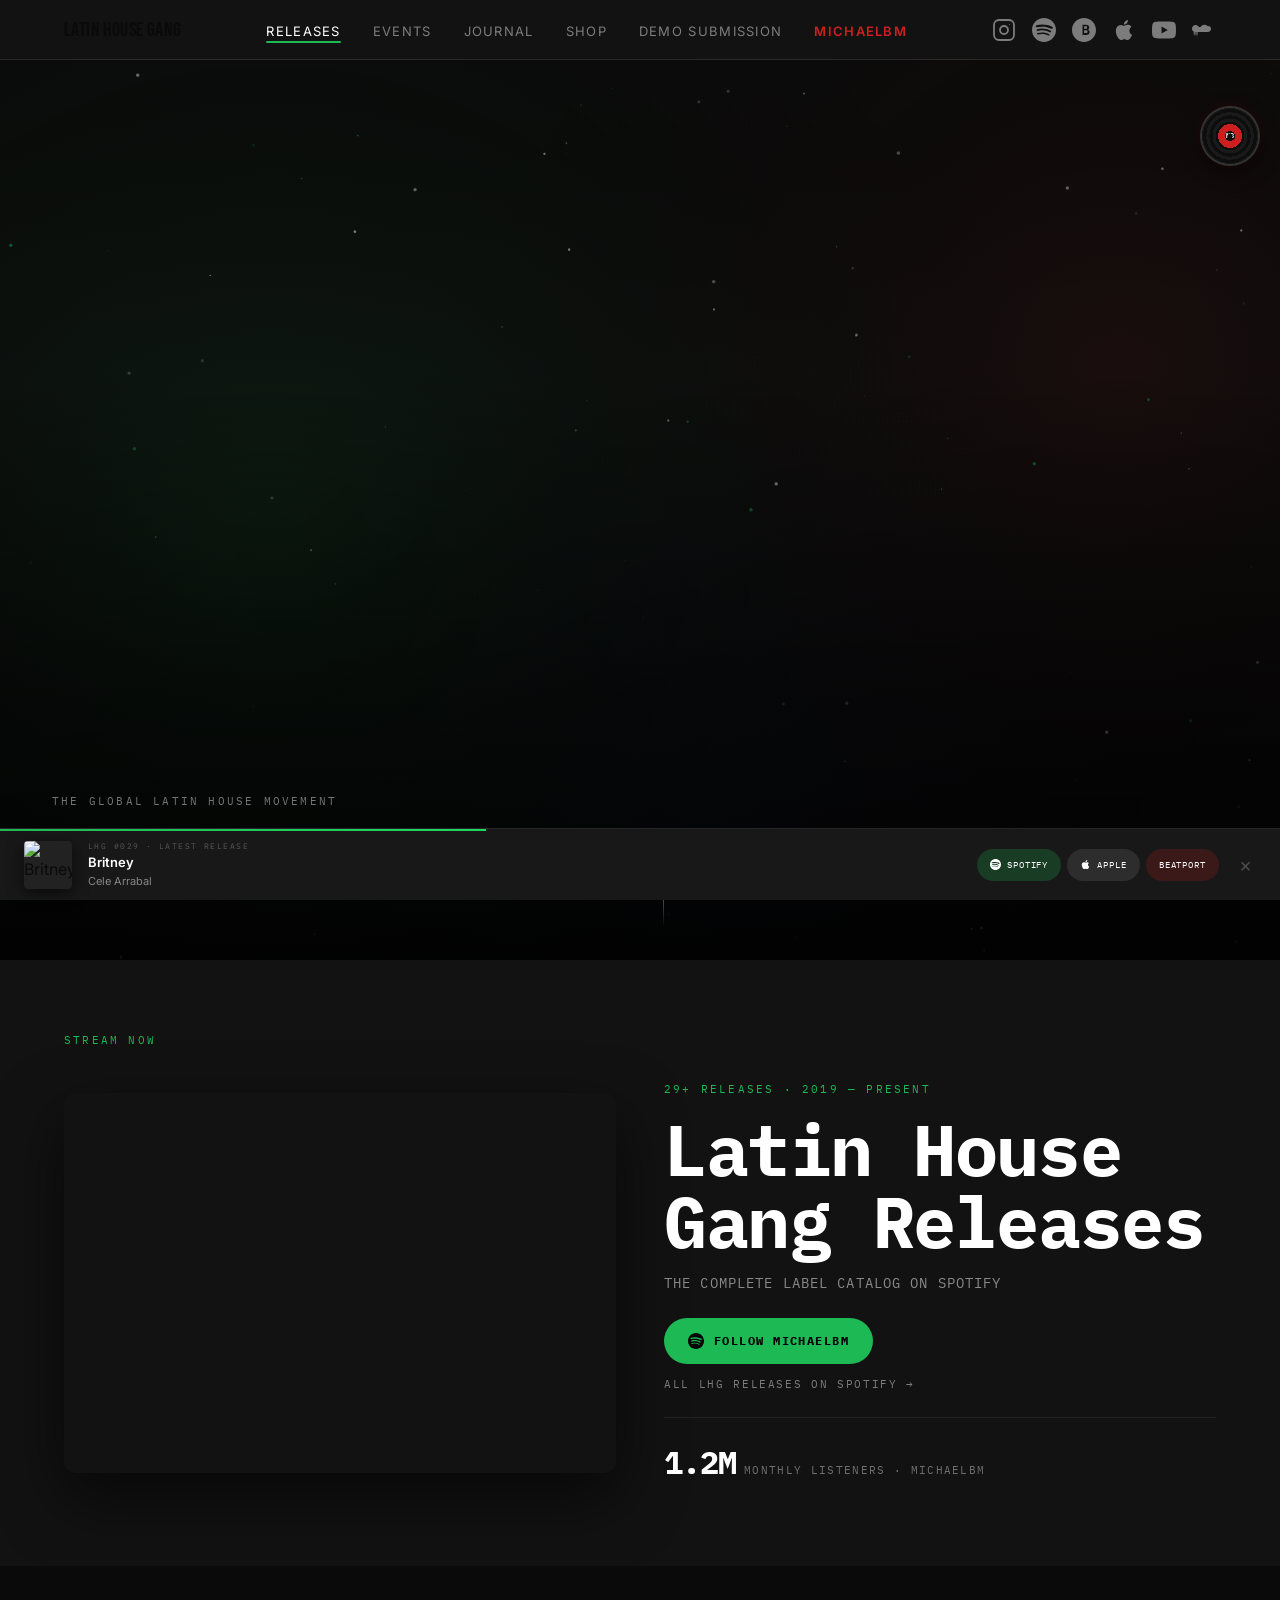
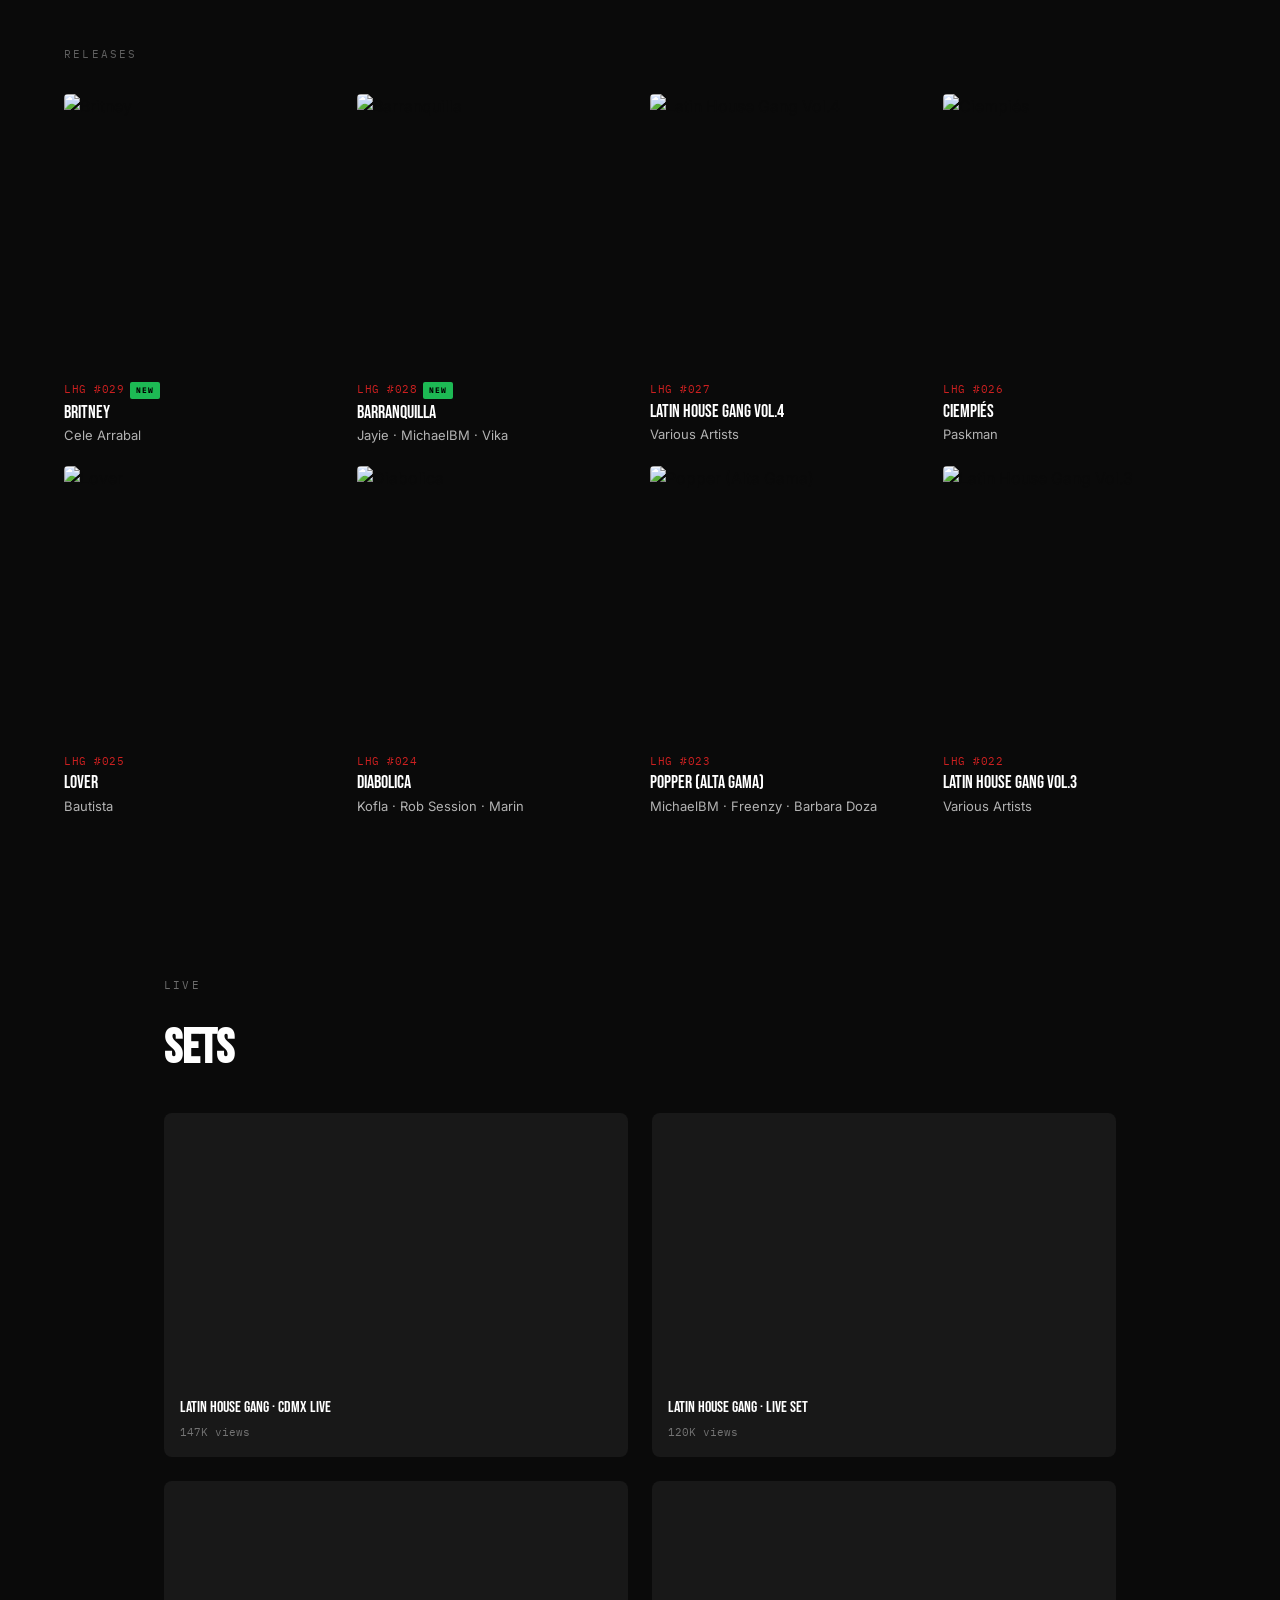
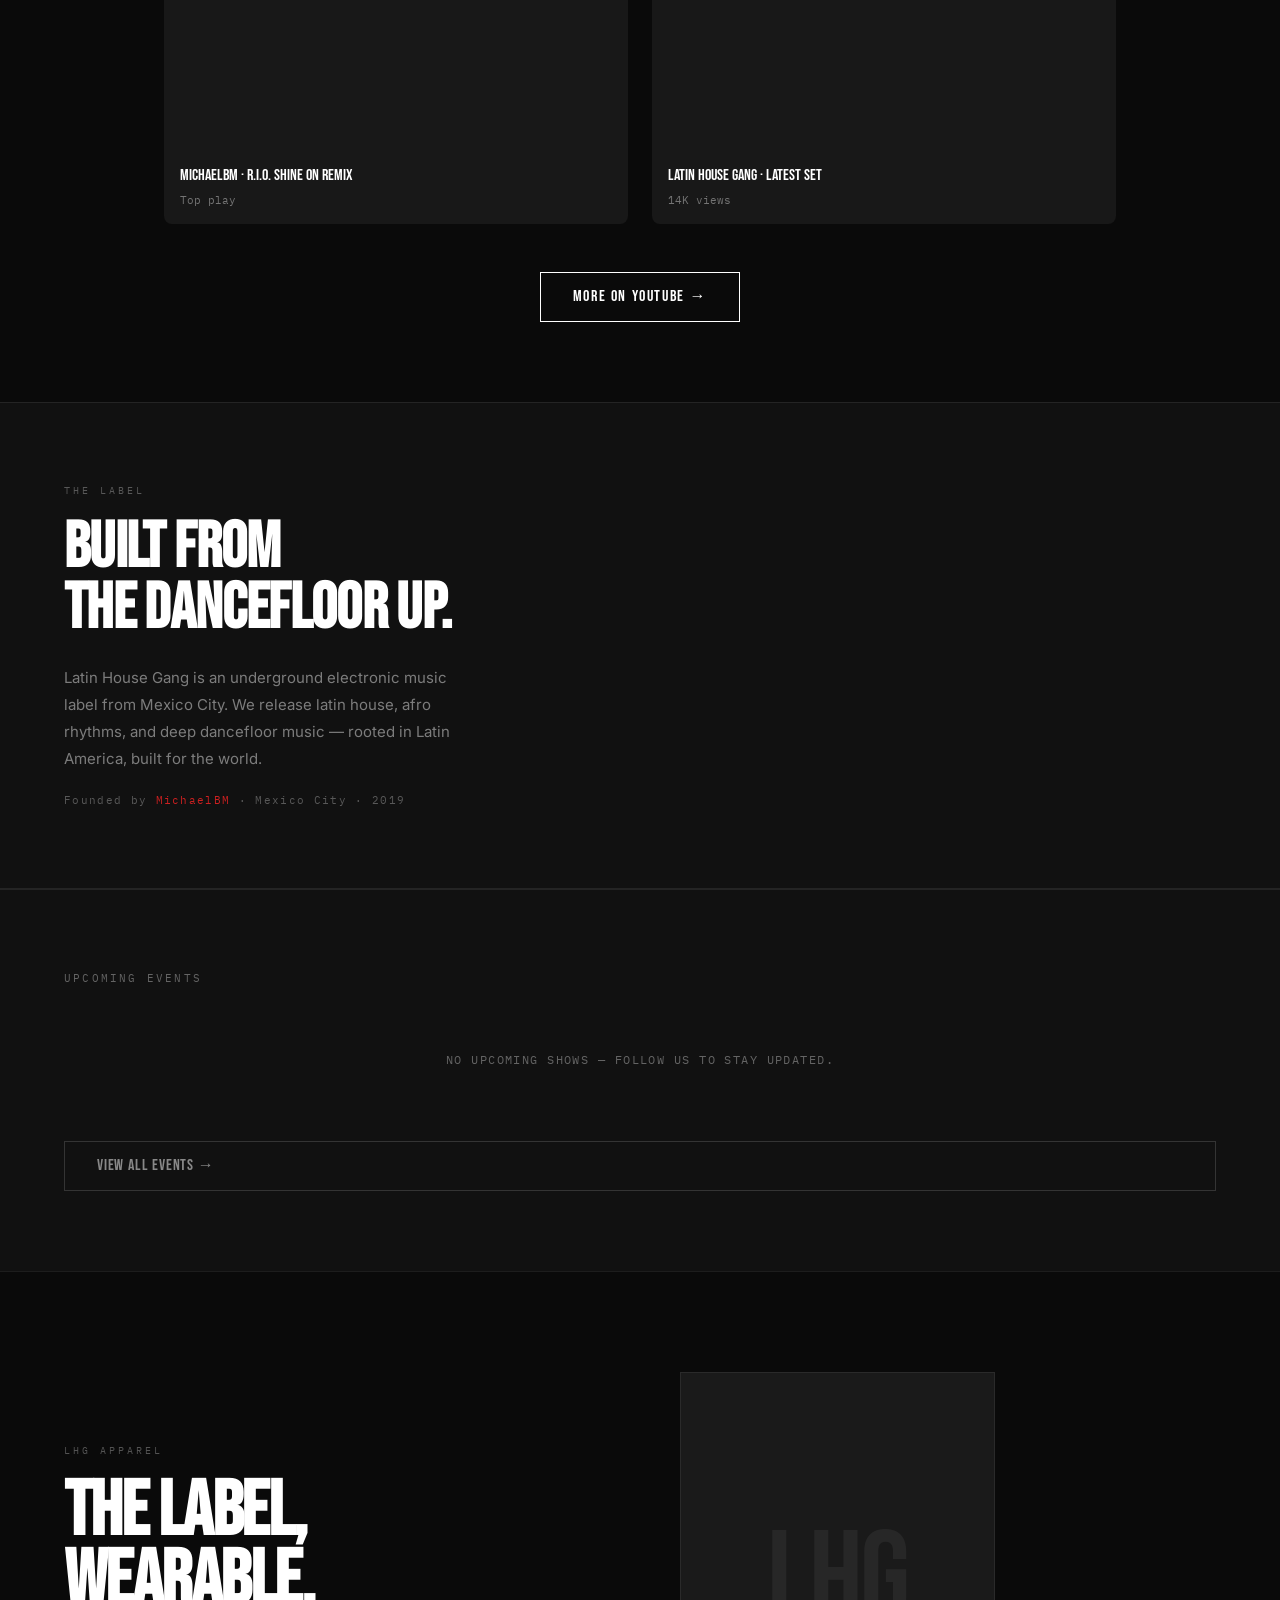
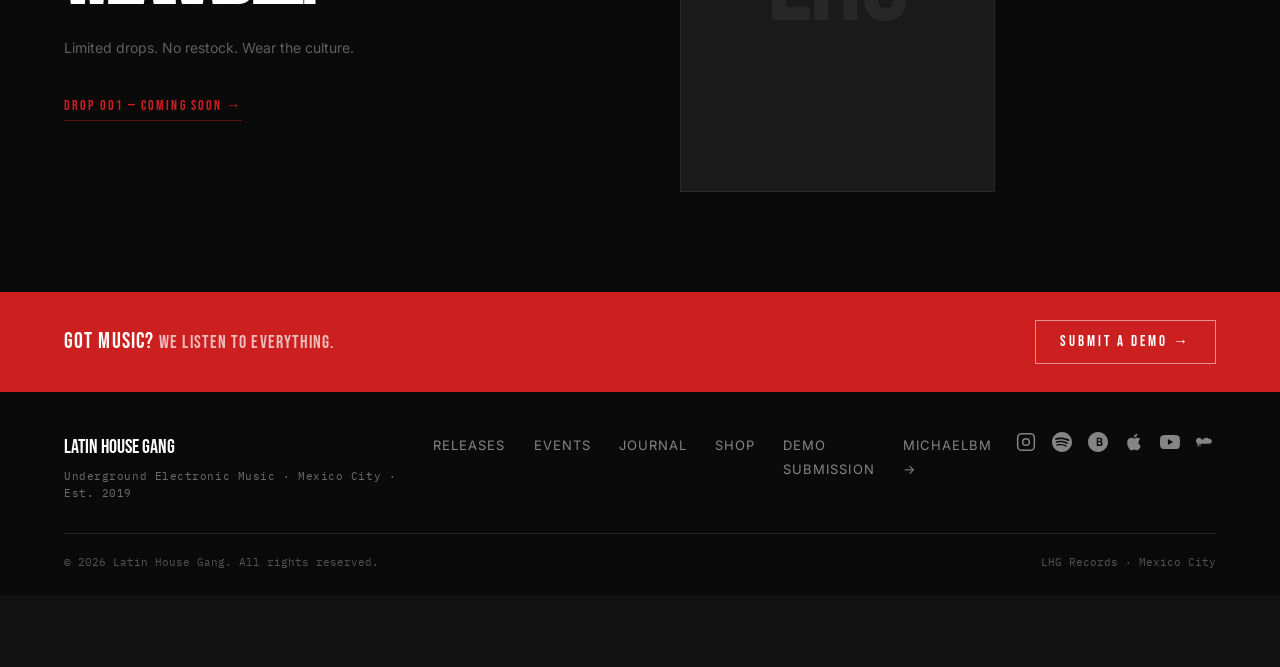
==== commit 1b8fdfe1: "Polish: social icons SVG, genre cleanup, mobile menu, general refinements - Social icons: Beatport +" ====
--- a/index.html
+++ b/index.html
@@ -55,7 +55,7 @@
     <a href="blog.html">JOURNAL</a>
     <a href="merch.html">SHOP</a>
     <a href="submit.html">DEMO SUBMISSION</a>
-    <a href="https://www.instagram.com/michaelbmmusic/" target="_blank" rel="noopener" class="nav-founder-link--mobile">MICHAELBM ↗</a>
+    <a href="https://www.instagram.com/michaelbmmusic/" target="_blank" rel="noopener" class="nav-founder-link--mobile">MICHAELBM →</a>
     <div class="nav-mobile-icons">
       <a href="https://www.instagram.com/latinhousegangmusic/" target="_blank" rel="noopener" aria-label="Instagram">
         <svg viewBox="0 0 24 24" fill="none" stroke="currentColor" stroke-width="1.8" stroke-linecap="round" stroke-linejoin="round" width="20" height="20">
@@ -214,7 +214,7 @@
           <li><a href="blog.html">JOURNAL</a></li>
           <li><a href="merch.html">SHOP</a></li>
           <li><a href="submit.html">DEMO SUBMISSION</a></li>
-          <li><a href="https://www.instagram.com/michaelbmmusic/" target="_blank" rel="noopener">MICHAELBM ↗</a></li>
+          <li><a href="https://www.instagram.com/michaelbmmusic/" target="_blank" rel="noopener">MICHAELBM →</a></li>
         </ul>
         <div class="footer-social">
           <a href="https://www.instagram.com/latinhousegangmusic/" target="_blank" rel="noopener" aria-label="Instagram">
--- a/styles.css
+++ b/styles.css
@@ -126,23 +126,6 @@
 .nav-mobile-icons a:hover { color: var(--accent); }
 .nav-mobile-icons svg { width: 20px; height: 20px; }
 
-/* ── Logo images in nav (dark logo on white bg) ── */
-.nav-icons .social-logo, .nav-mobile-icons .social-logo {
-  opacity: 0.5;
-  transition: opacity 0.2s ease;
-}
-.nav-icons a:hover .social-logo, .nav-mobile-icons a:hover .social-logo {
-  opacity: 1;
-}
-/* ── Logo images in footer (invert to white on dark bg) ── */
-.footer-social .social-logo {
-  filter: invert(1);
-  opacity: 0.5;
-  transition: opacity 0.2s ease;
-}
-.footer-social a:hover .social-logo {
-  opacity: 1;
-}
 
 /* ─── HERO HOME ─── */
 .hero {
@@ -556,8 +539,7 @@
 .navbar--dark .nav-links a.active { color: #fff; }
 .navbar--dark .nav-icons a { color: rgba(255,255,255,0.45); }
 .navbar--dark .nav-icons a:hover { color: var(--accent); }
-.navbar--dark .nav-icons .social-logo { filter: invert(1); opacity: 0.45; }
-.navbar--dark .nav-icons a:hover .social-logo { opacity: 1; }
+
 .nav-hamburger--light span { background: #fff; }
 
 .nav-mobile-menu--dark {
@@ -3535,3 +3517,133 @@
 .dark-body .set-info { padding: 12px 16px 16px; }
 .dark-body .set-embed { border-radius: 0; }
 .dark-body .set-embed iframe { border-radius: 0; }
+
+/* ═══════════════════════════════════════════
+   MERCH — PRODUCT CARDS WITH CAROUSEL
+   ═══════════════════════════════════════════ */
+
+.merch-products-grid {
+  display: grid;
+  grid-template-columns: repeat(2, 1fr);
+  gap: 24px;
+  padding-top: 8px;
+  padding-bottom: 48px;
+}
+
+@media (max-width: 600px) {
+  .merch-products-grid { grid-template-columns: 1fr; gap: 32px; }
+}
+
+.merch-product-card {
+  cursor: default;
+  user-select: none;
+}
+
+/* Carousel */
+.merch-carousel {
+  position: relative;
+  aspect-ratio: 3/4;
+  overflow: hidden;
+  border-radius: 4px;
+  background: #111;
+}
+
+.merch-carousel-track {
+  display: flex;
+  height: 100%;
+  transition: transform 0.35s cubic-bezier(0.4,0,0.2,1);
+  will-change: transform;
+}
+
+.merch-slide {
+  flex: 0 0 100%;
+  height: 100%;
+  overflow: hidden;
+}
+
+.merch-slide img {
+  width: 100%;
+  height: 100%;
+  object-fit: cover;
+  object-position: center top;
+  display: block;
+  pointer-events: none;
+}
+
+/* Dot indicators */
+.merch-carousel-dots {
+  position: absolute;
+  bottom: 10px;
+  left: 50%;
+  transform: translateX(-50%);
+  display: flex;
+  gap: 5px;
+  z-index: 2;
+}
+
+.merch-dot {
+  width: 5px;
+  height: 5px;
+  border-radius: 50%;
+  background: rgba(255,255,255,0.35);
+  transition: background 0.2s ease, transform 0.2s ease;
+}
+
+.merch-dot.active {
+  background: #fff;
+  transform: scale(1.3);
+}
+
+/* LIMITED badge */
+.merch-badge {
+  position: absolute;
+  top: 12px;
+  left: 12px;
+  background: #1DB954;
+  color: #000;
+  font-family: 'IBM Plex Mono', monospace;
+  font-size: 9px;
+  font-weight: 500;
+  letter-spacing: 0.1em;
+  padding: 3px 7px;
+  border-radius: 2px;
+  z-index: 3;
+}
+
+/* Product info — matches release cards */
+.merch-product-info {
+  padding: 12px 2px 0;
+  display: flex;
+  flex-direction: column;
+  gap: 3px;
+}
+
+.merch-product-ref {
+  font-family: 'IBM Plex Mono', monospace;
+  font-size: 10px;
+  color: #1DB954;
+  letter-spacing: 0.08em;
+  text-transform: uppercase;
+}
+
+.merch-product-name {
+  font-family: 'Bebas Neue', sans-serif;
+  font-size: 20px;
+  color: #fff;
+  letter-spacing: 0.05em;
+  line-height: 1;
+}
+
+.merch-product-variant {
+  font-family: 'Inter', sans-serif;
+  font-size: 12px;
+  color: #b3b3b3;
+}
+
+.merch-product-price {
+  font-family: 'IBM Plex Mono', monospace;
+  font-size: 11px;
+  color: #535353;
+  letter-spacing: 0.06em;
+  margin-top: 2px;
+}
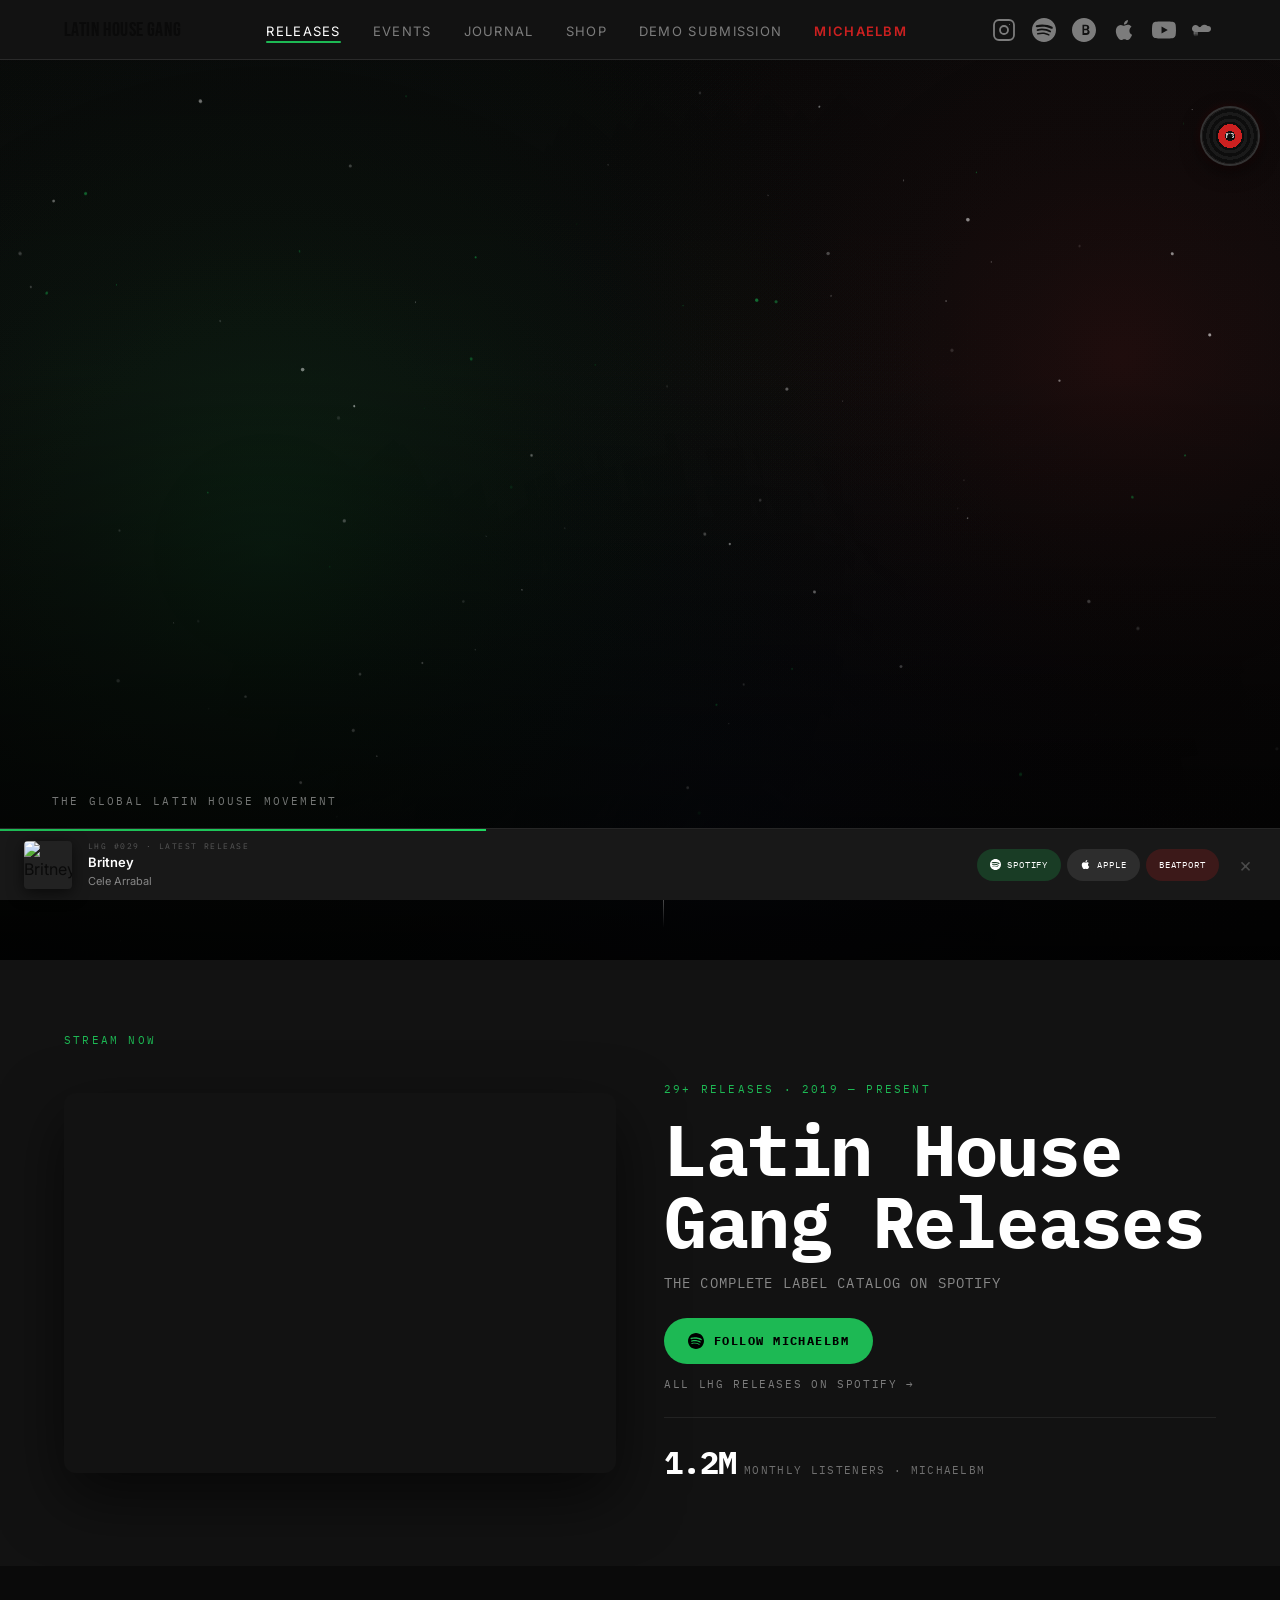
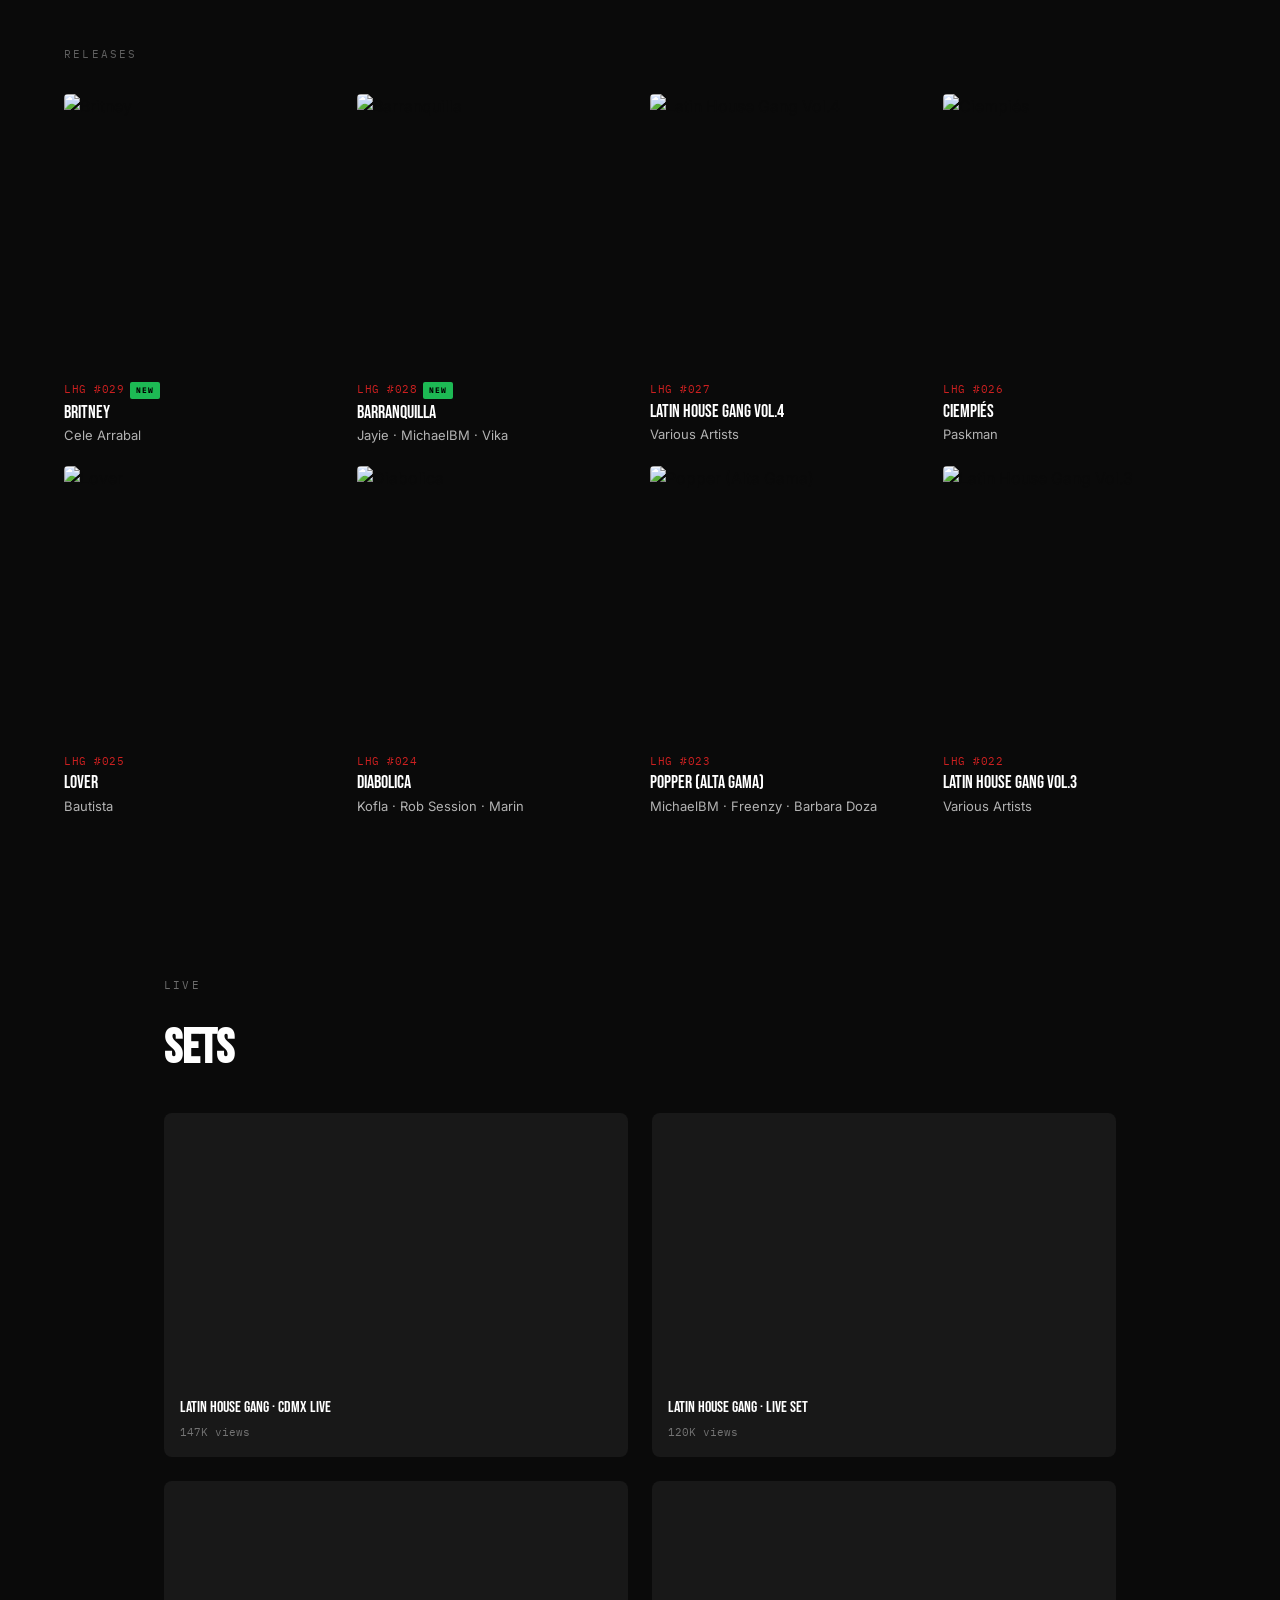
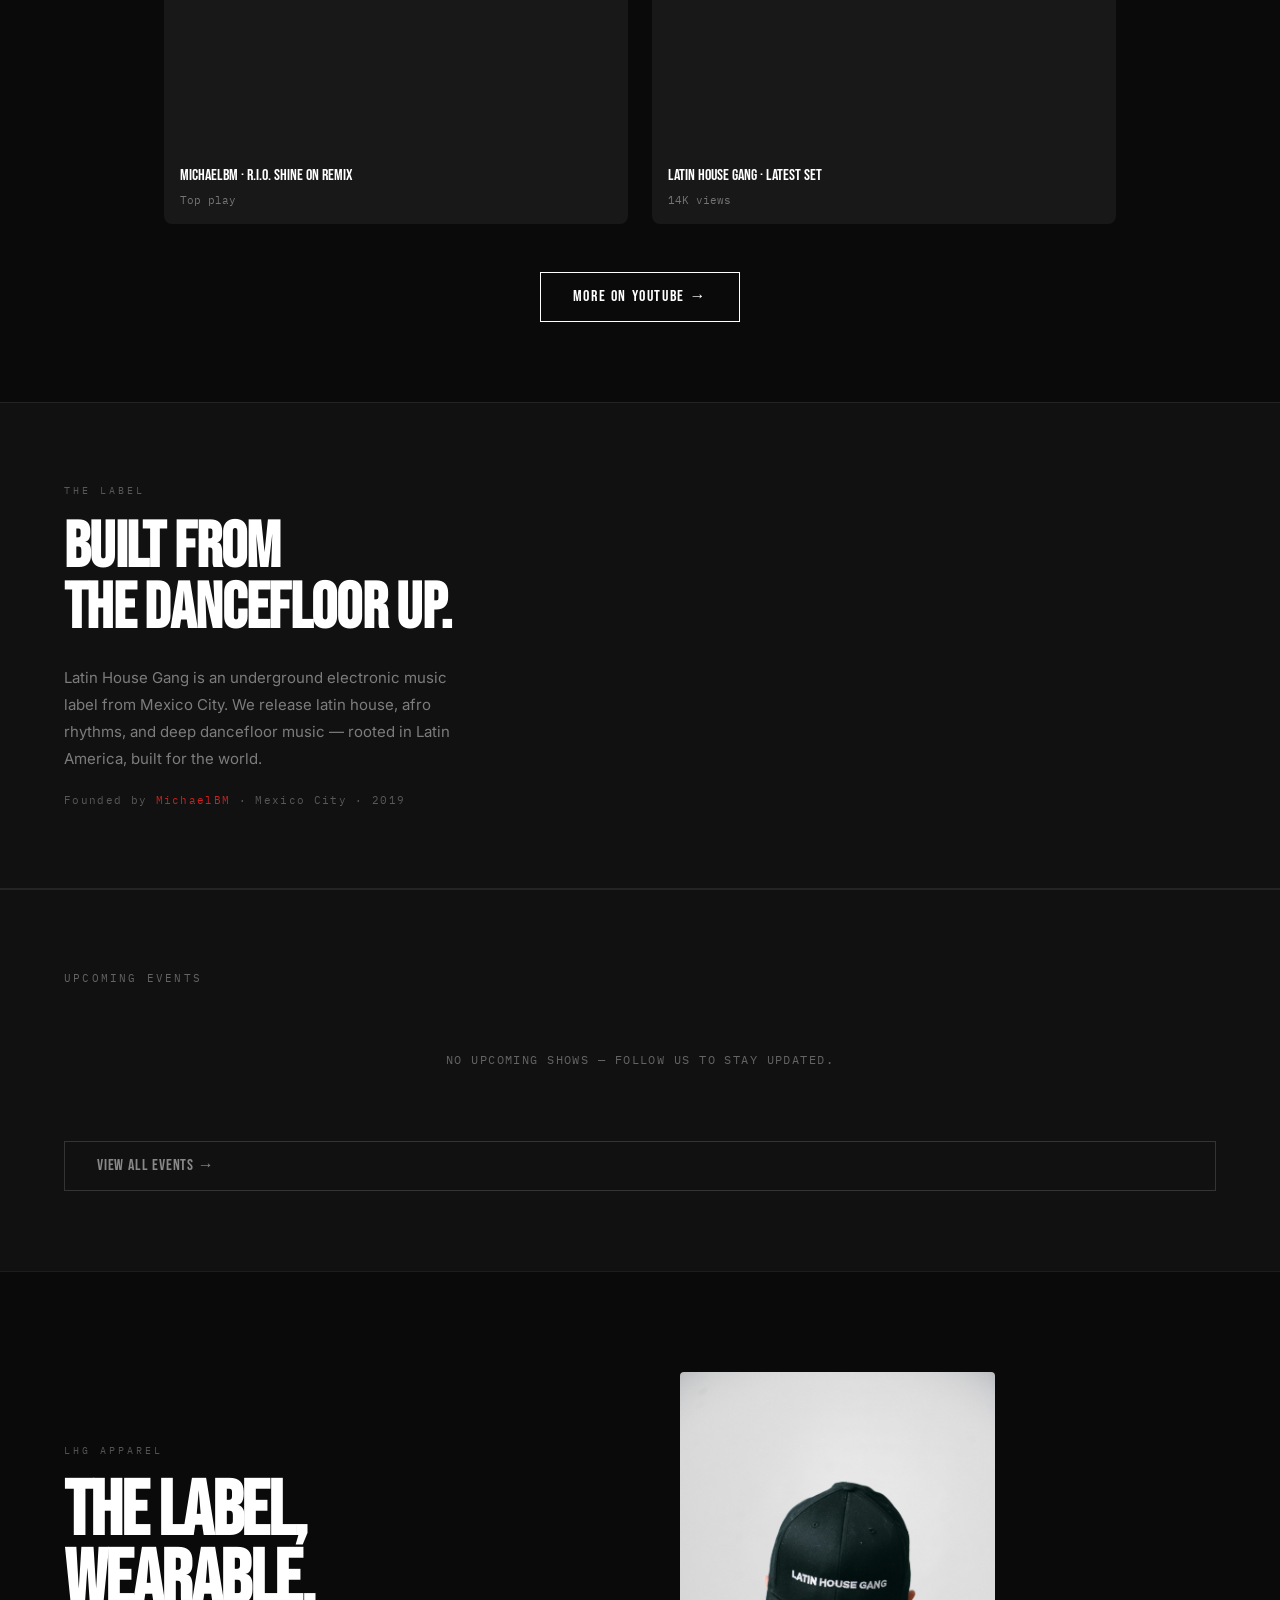
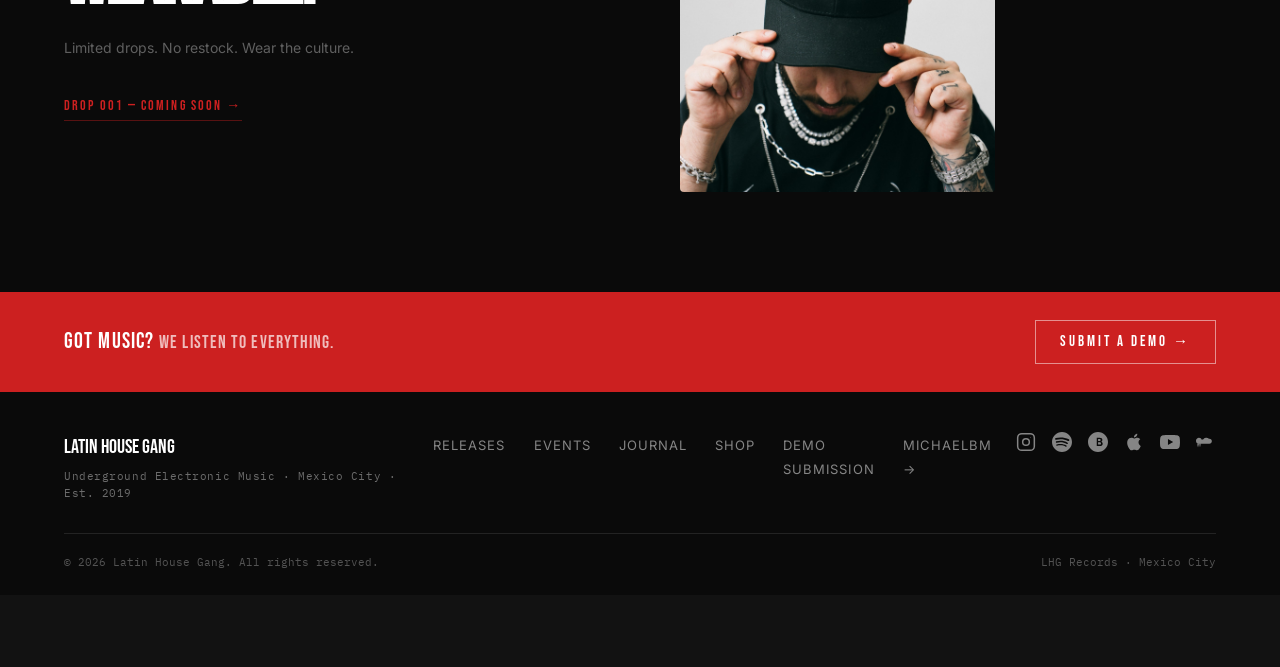
==== commit 67f3933d: "Merch teaser: replace LHG placeholder with auto-sliding cap photo carousel 5 photos cycle every 2.8s" ====
--- a/index.html
+++ b/index.html
@@ -184,8 +184,14 @@
         <a href="merch.html" class="merch-teaser__cta">DROP 001 — COMING SOON →</a>
       </div>
       <div class="merch-teaser__visual">
-        <div class="merch-teaser__placeholder">
-          <span class="merch-teaser__placeholder-text">LHG</span>
+        <div class="merch-teaser-slider" id="merchTeaserSlider">
+          <div class="merch-teaser-track" id="merchTeaserTrack">
+            <img src="/merch/cap-white-01.jpg" alt="LHG Cap" loading="lazy">
+            <img src="/merch/cap-black-01.jpg" alt="LHG Cap" loading="lazy">
+            <img src="/merch/cap-white-02.jpg" alt="LHG Cap" loading="lazy">
+            <img src="/merch/cap-black-02.jpg" alt="LHG Cap" loading="lazy">
+            <img src="/merch/cap-white-03.jpg" alt="LHG Cap" loading="lazy">
+          </div>
         </div>
       </div>
     </div>
@@ -257,6 +263,18 @@
     </div>
   </div>
 
-  <script src="script.js?v=14"></script>
+  <script src="script.js?v=15"></script>
+  <script>
+    (function() {
+      const track = document.getElementById('merchTeaserTrack');
+      if (!track) return;
+      const total = track.children.length;
+      let current = 0;
+      setInterval(function() {
+        current = (current + 1) % total;
+        track.style.transform = 'translateX(-' + (current * 100) + '%)';
+      }, 2800);
+    })();
+  </script>
 </body>
 </html>
--- a/styles.css
+++ b/styles.css
@@ -2551,6 +2551,28 @@
   aspect-ratio: 3/4;
   max-height: 420px;
 }
+/* Merch teaser auto-slider */
+.merch-teaser-slider {
+  width: 100%;
+  height: 100%;
+  overflow: hidden;
+  border-radius: 4px;
+}
+.merch-teaser-track {
+  display: flex;
+  height: 100%;
+  transition: transform 0.7s cubic-bezier(0.4,0,0.2,1);
+  will-change: transform;
+}
+.merch-teaser-track img {
+  flex: 0 0 100%;
+  height: 100%;
+  object-fit: cover;
+  object-position: center top;
+  display: block;
+  pointer-events: none;
+}
+
 .merch-teaser__placeholder {
   width: 100%;
   height: 100%;
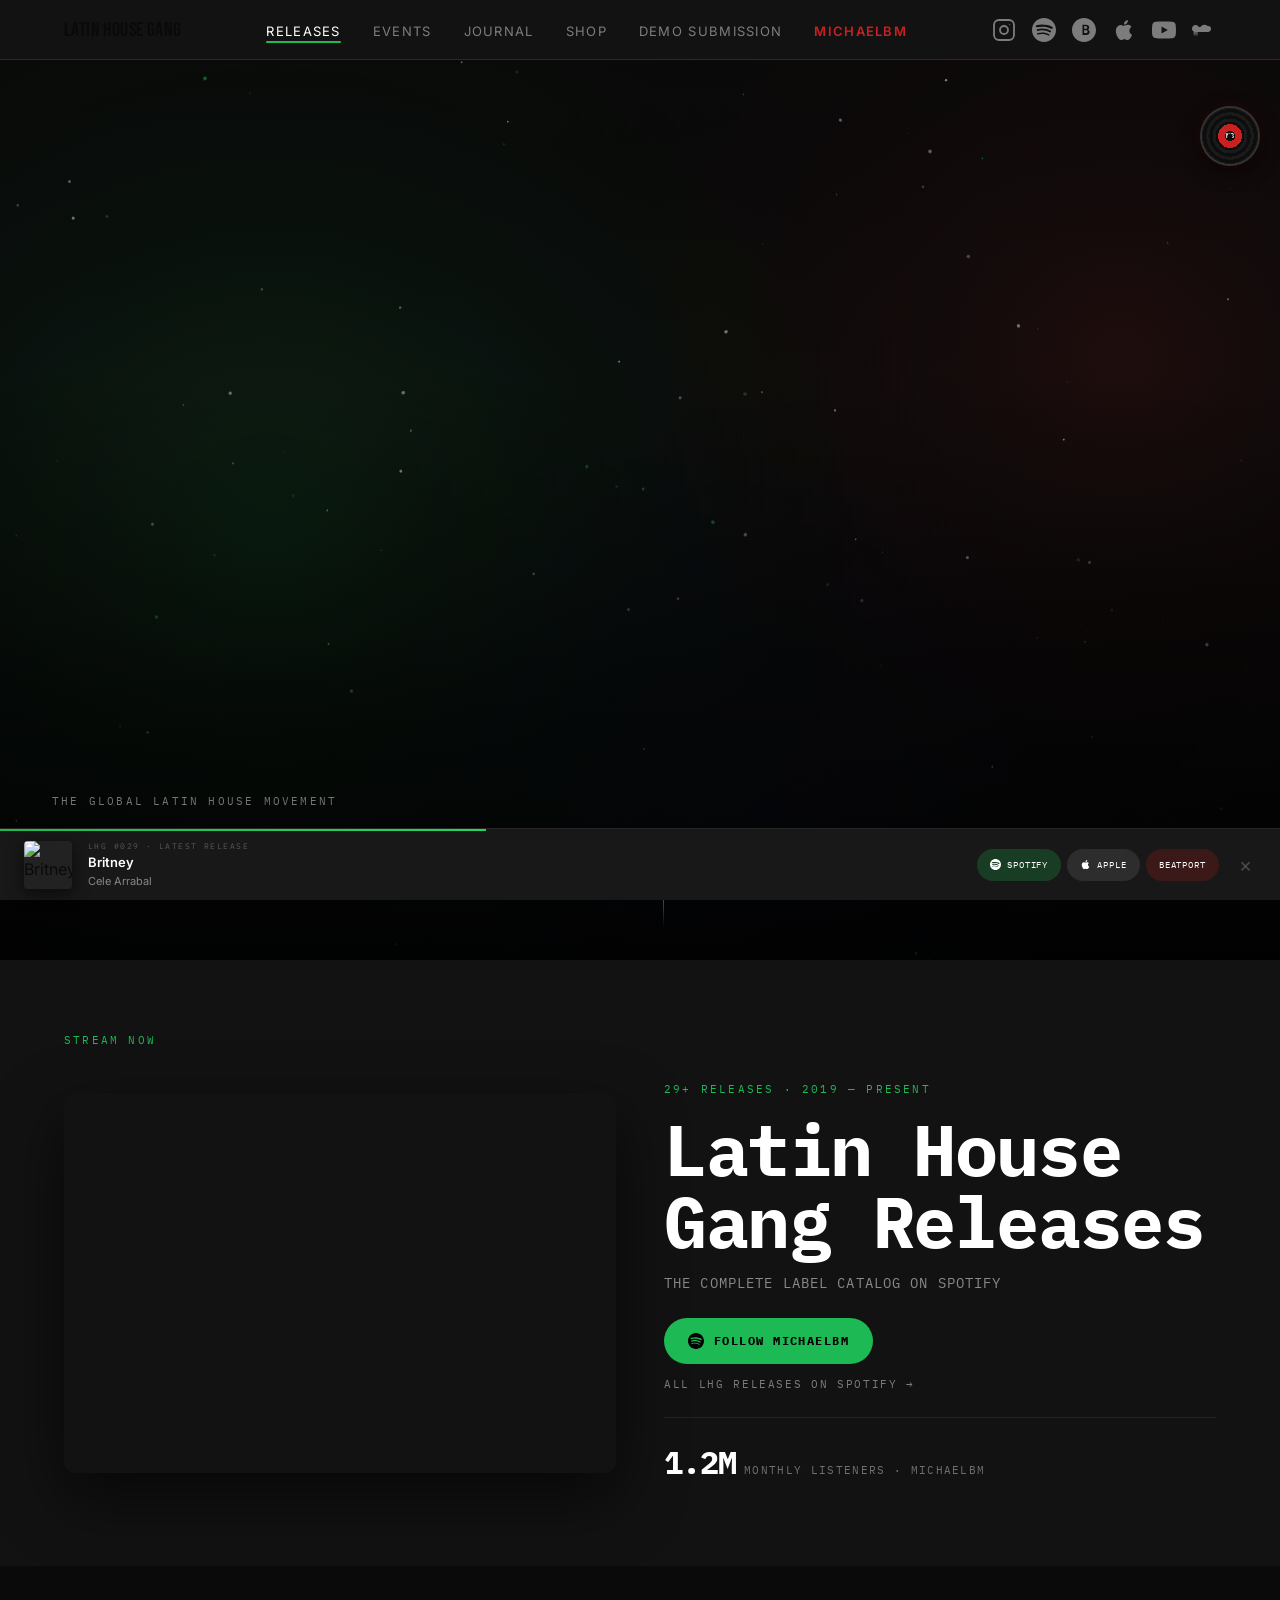
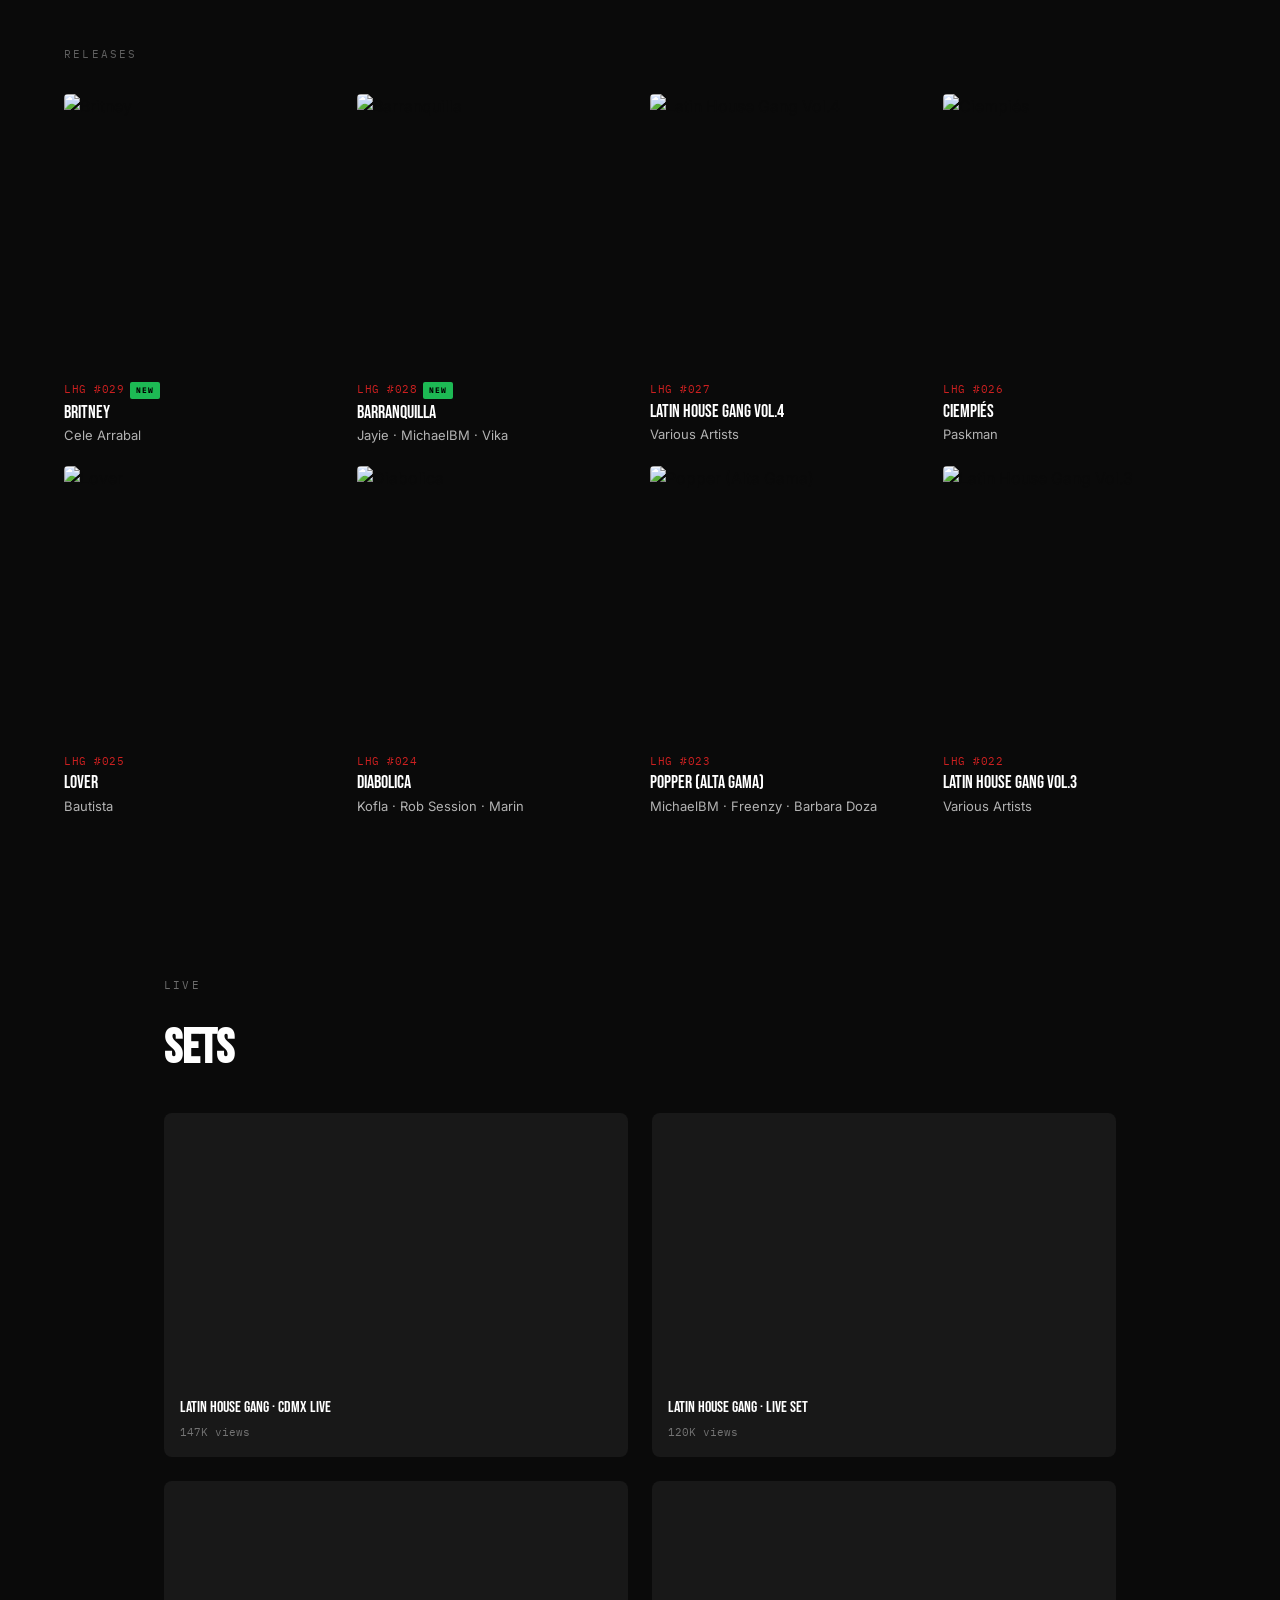
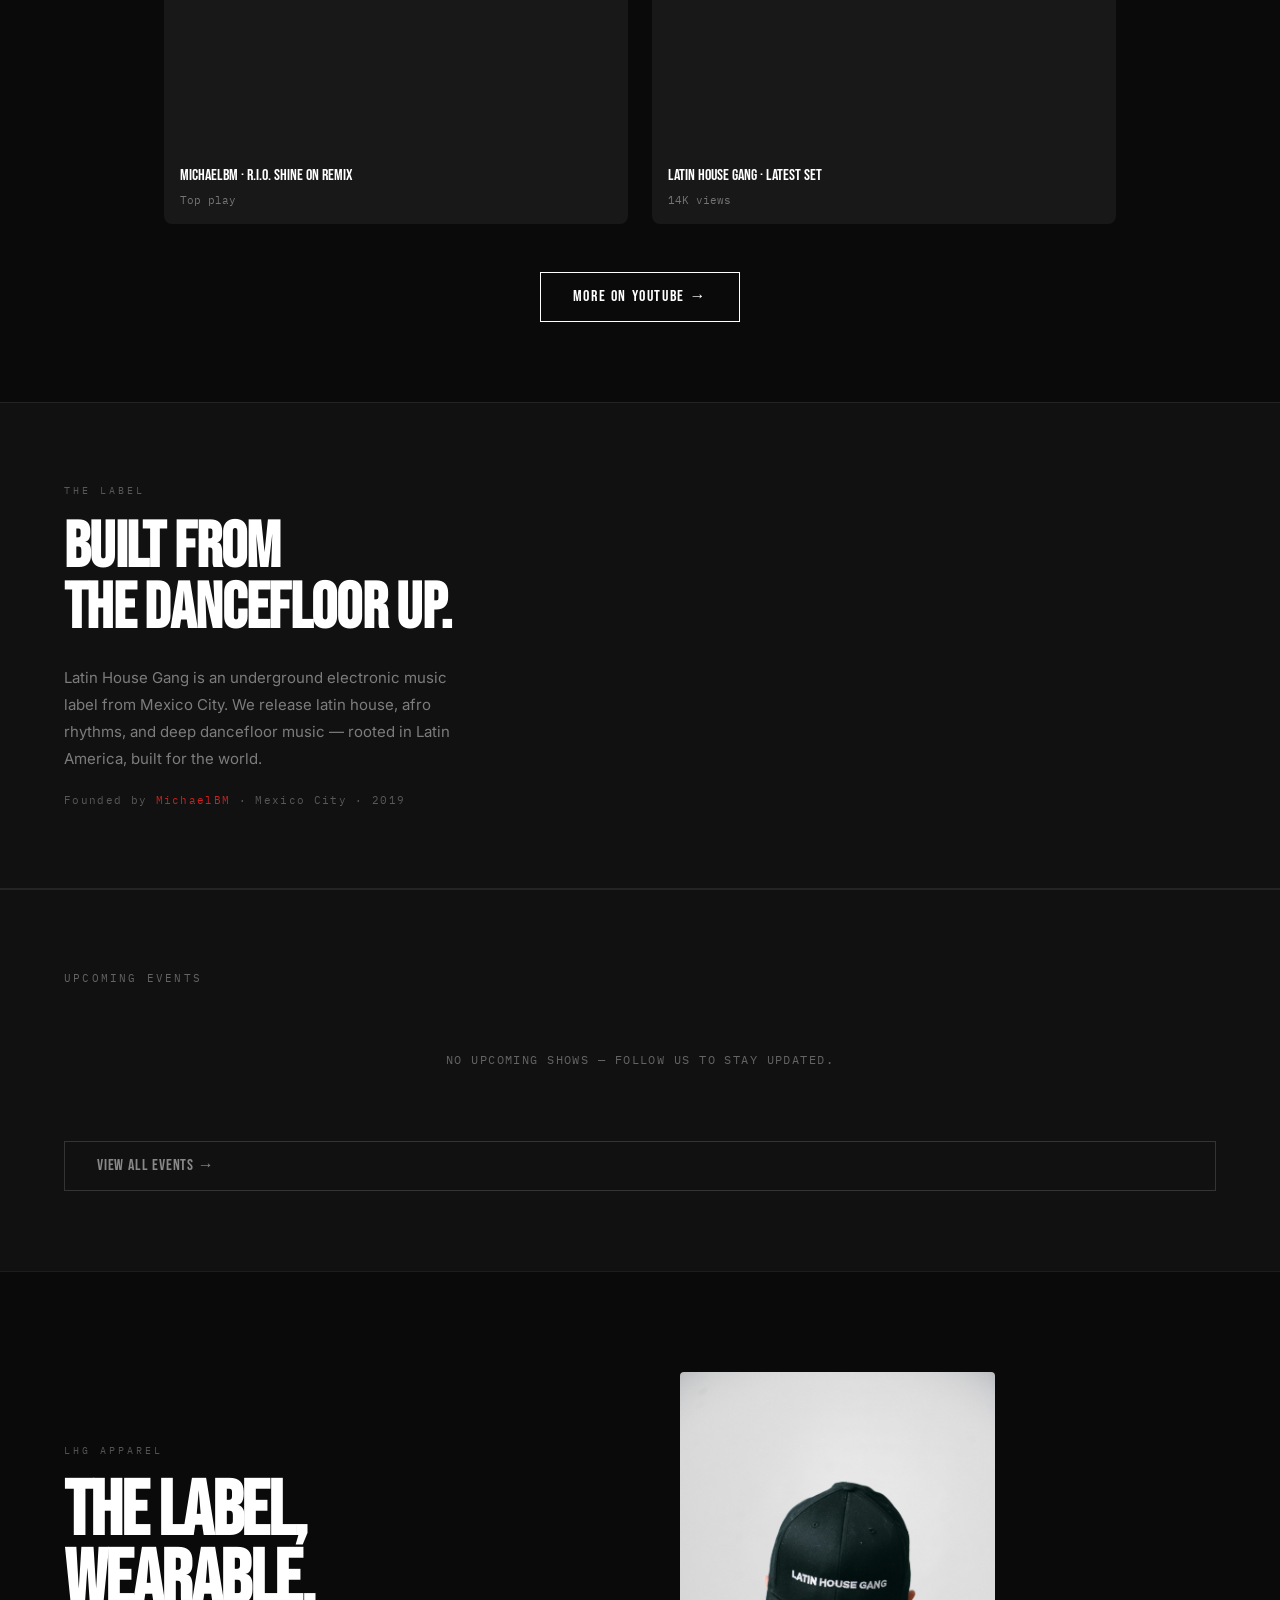
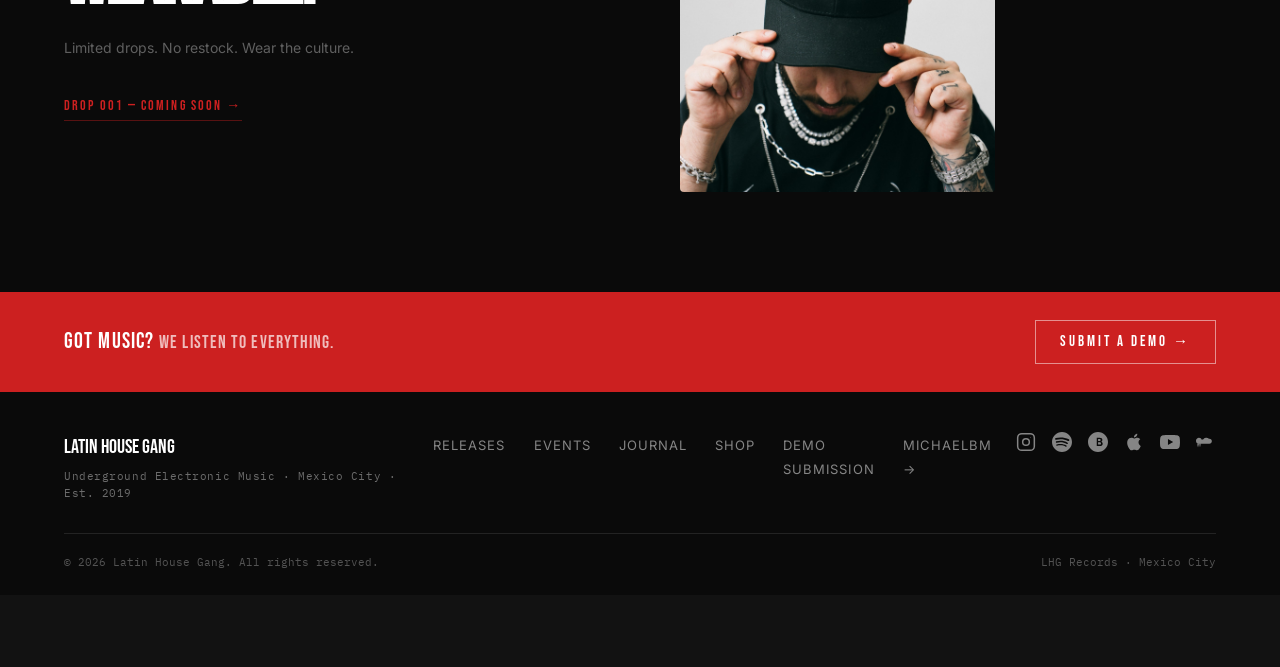
==== commit 0e5378bb: "fix: mobile optimizations — merch teaser slider visible, touch overlay, stream polish - Show merch t" ====
--- a/index.html
+++ b/index.html
@@ -14,7 +14,7 @@
   <meta name="twitter:title"       content="Latin House Gang">
   <meta name="twitter:description" content="Underground electronic music label from Mexico City.">
   <meta name="twitter:image"       content="https://latin-house-gang-phi.vercel.app/LHG_Logo_Blanco_Banner.png">
-  <link rel="stylesheet" href="styles.css">
+  <link rel="stylesheet" href="styles.css?v=2">
 </head>
 <body class="dark-body">
 
--- a/styles.css
+++ b/styles.css
@@ -2719,7 +2719,7 @@
 @media (max-width: 1024px) {
   .label-identity__inner { grid-template-columns: 1fr; gap: 48px; }
   .merch-teaser__inner { grid-template-columns: 1fr; gap: 48px; }
-  .merch-teaser__visual { max-height: 280px; }
+  .merch-teaser__visual { height: 360px; aspect-ratio: unset; width: 100%; }
 }
 @media (max-width: 768px) {
   .label-identity { padding: 60px 0; }
@@ -2829,6 +2829,12 @@
   .releases-grid { grid-template-columns: repeat(2, 1fr); }
 }
 
+/* Release overlay — always visible on touch devices (no hover available) */
+@media (hover: none) and (pointer: coarse) {
+  .release-cover-overlay { opacity: 1; }
+  .release-card:hover .release-cover-overlay { opacity: 1; }
+}
+
 /* Sets section — tighter padding on mobile */
 @media (max-width: 768px) {
   .sets-section { padding: 60px 0; }
@@ -2845,8 +2851,9 @@
 
 /* Merch teaser */
 @media (max-width: 768px) {
-  .merch-teaser__inner { padding: 0 20px; }
-  .merch-teaser__visual { display: none; }
+  .merch-teaser { padding: 56px 0; }
+  .merch-teaser__inner { padding: 0 20px; gap: 32px; }
+  .merch-teaser__visual { height: 260px; aspect-ratio: unset; width: 100%; order: -1; }
   .merch-teaser__title { font-size: 56px; }
 }
 
@@ -3379,6 +3386,11 @@
     gap: 32px;
   }
   .sp-info-title { font-size: 48px; }
+  .sp-stream-section { padding: 56px 0 64px; }
+}
+@media (max-width: 480px) {
+  .sp-info-title { font-size: 36px; }
+  .sp-listeners-num { font-size: 24px; }
 }
 
 /* ─── NO EVENTS MESSAGE ─── */
